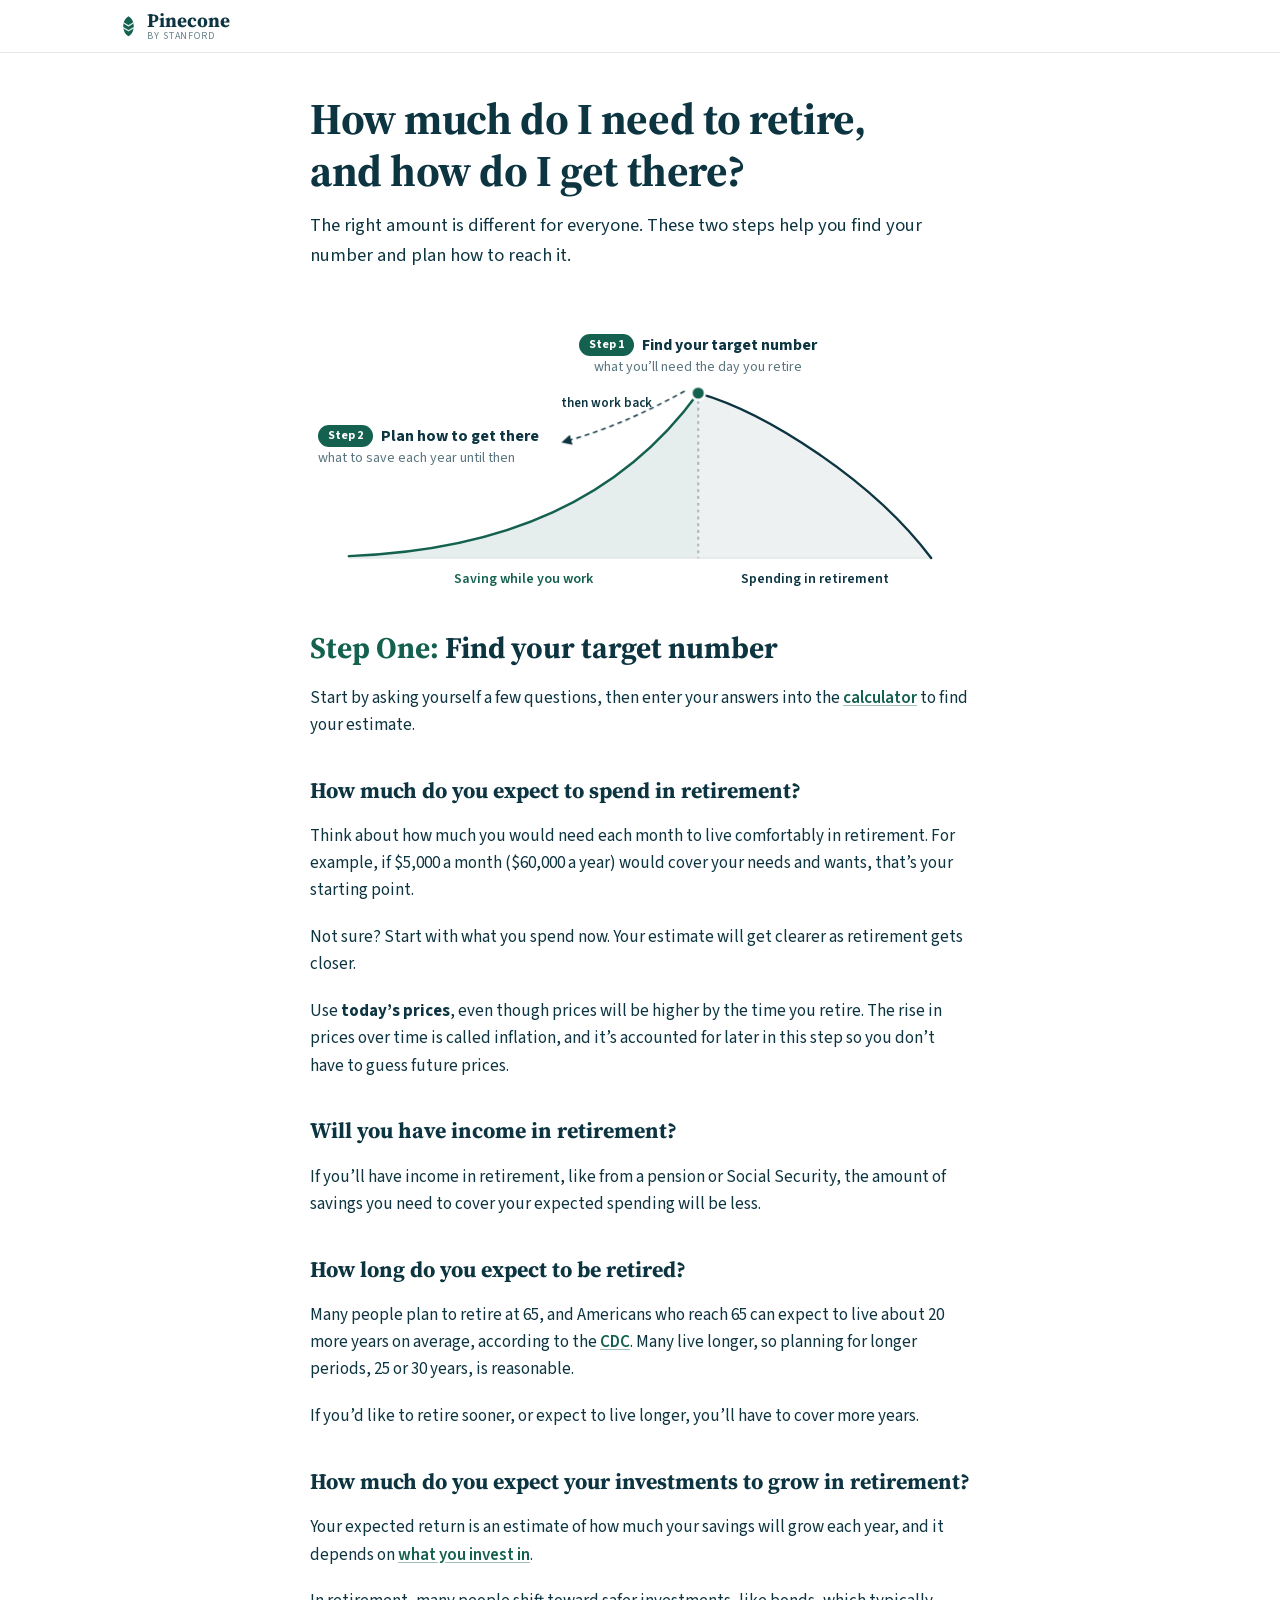
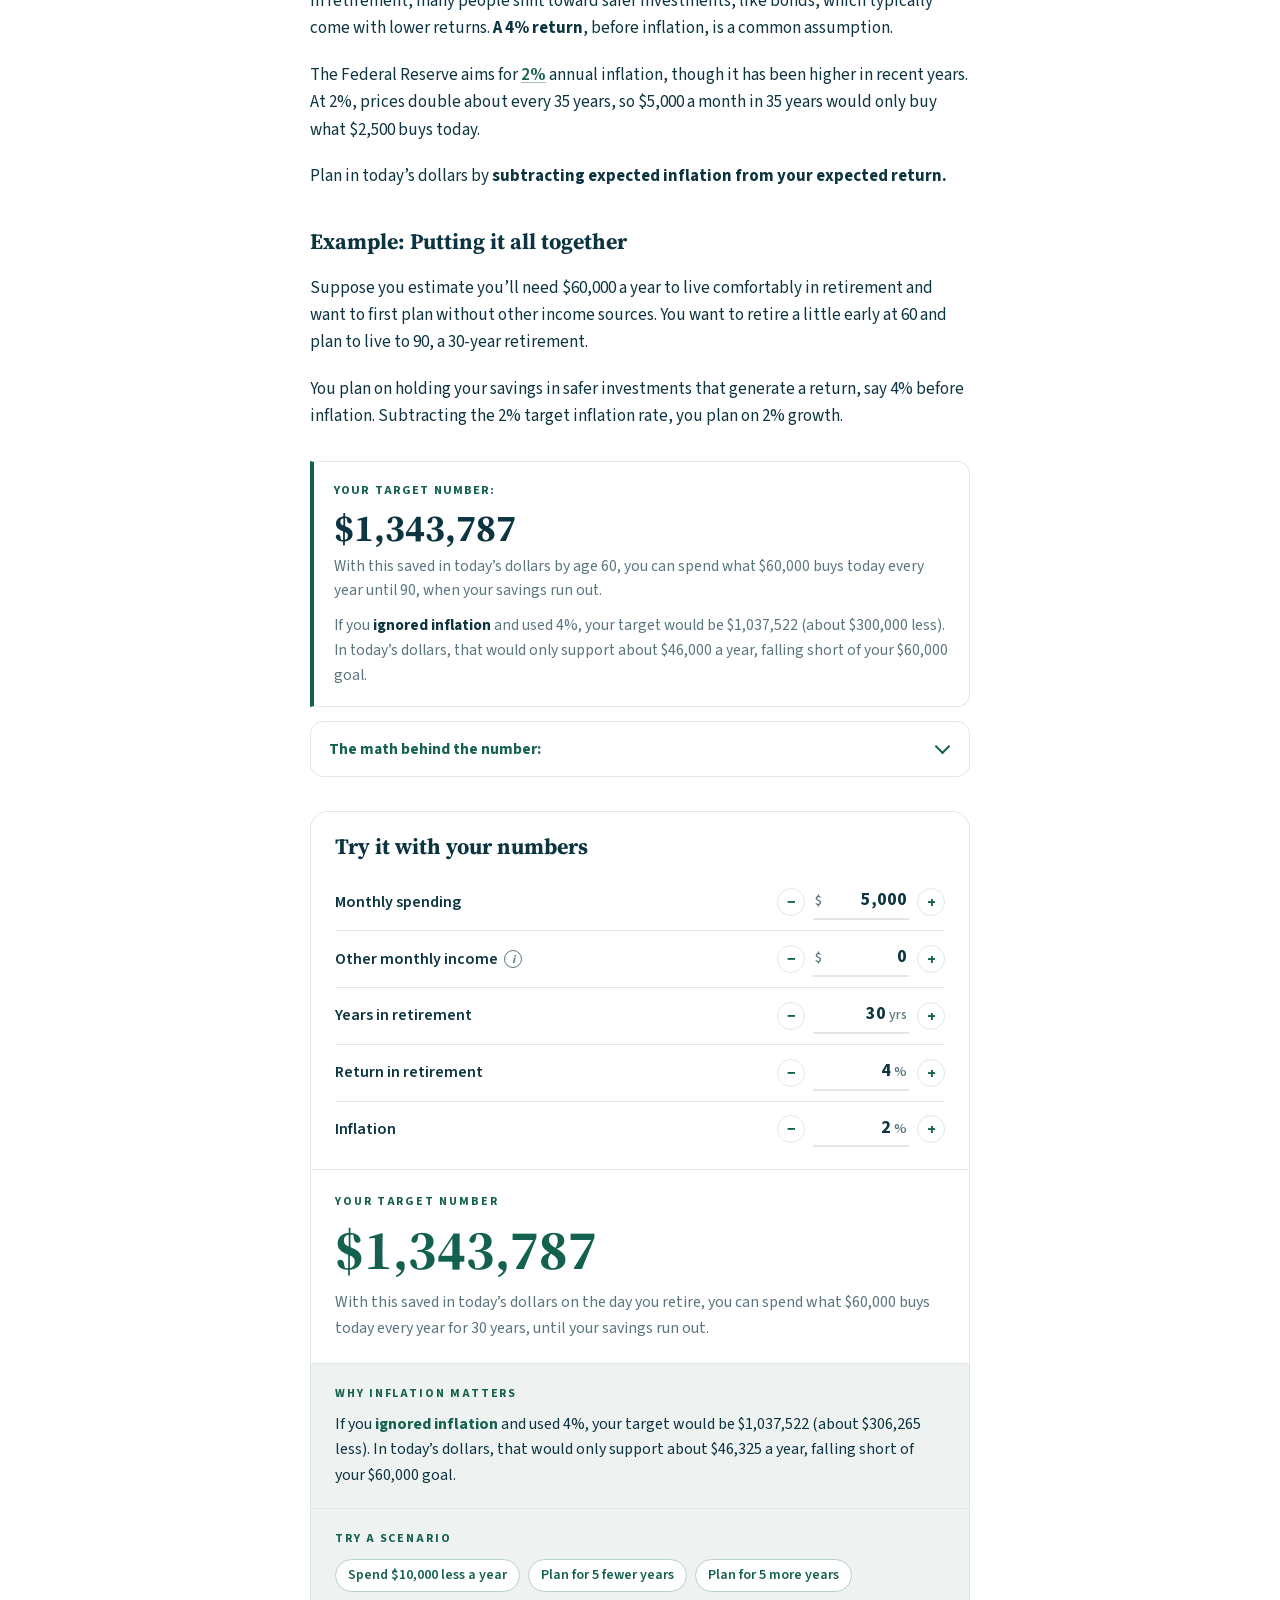
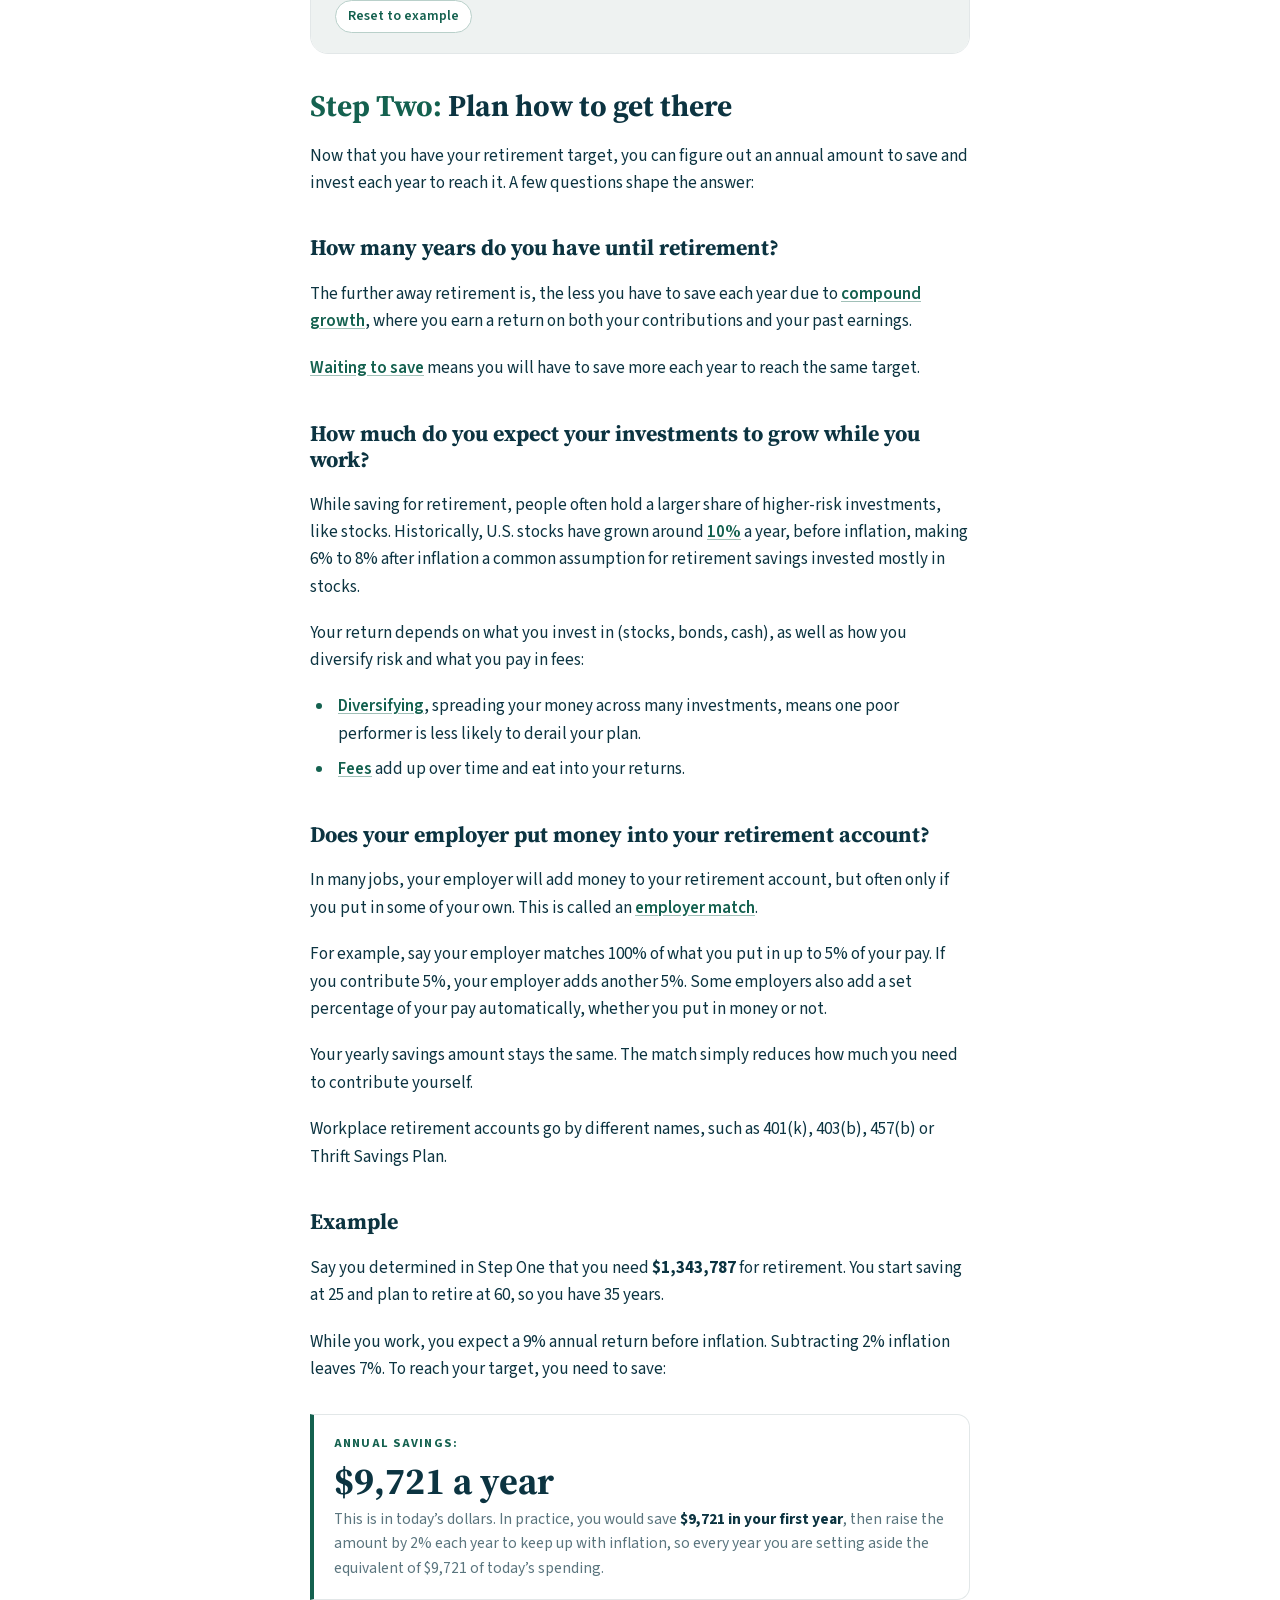
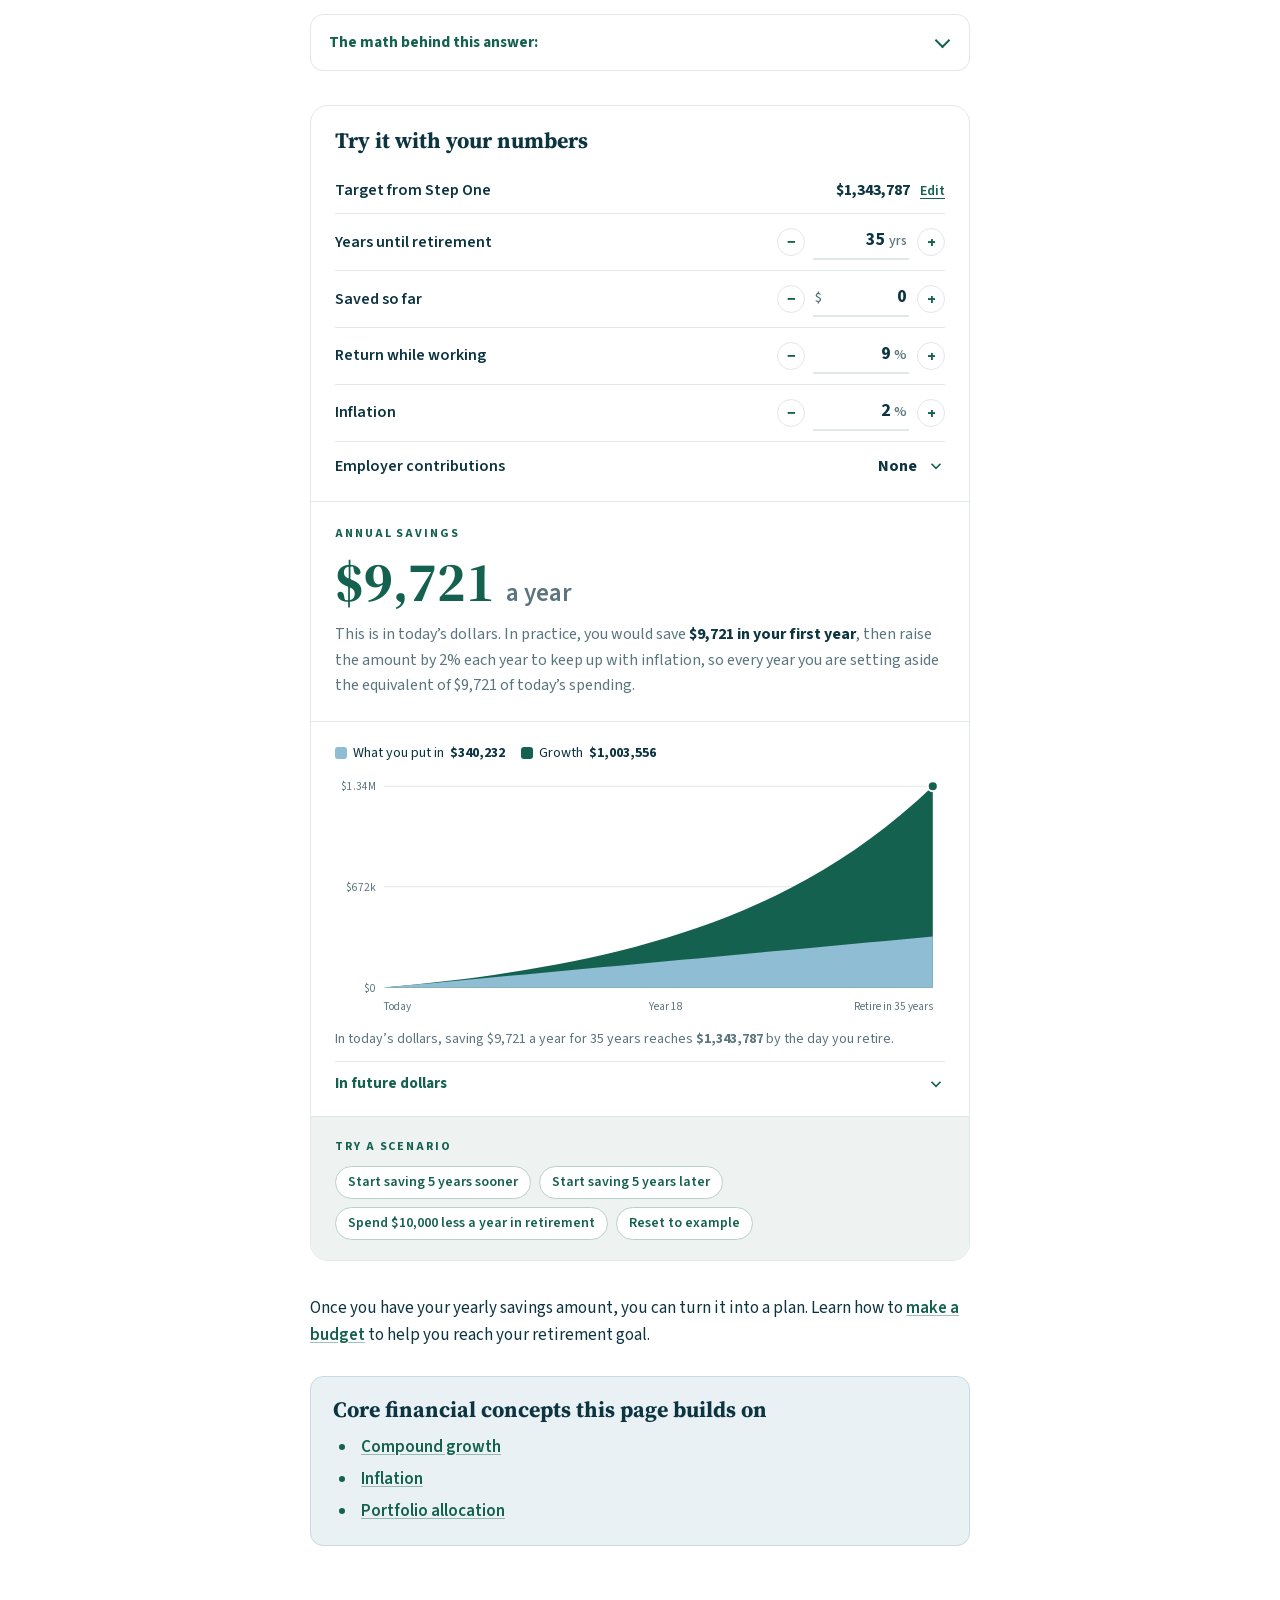
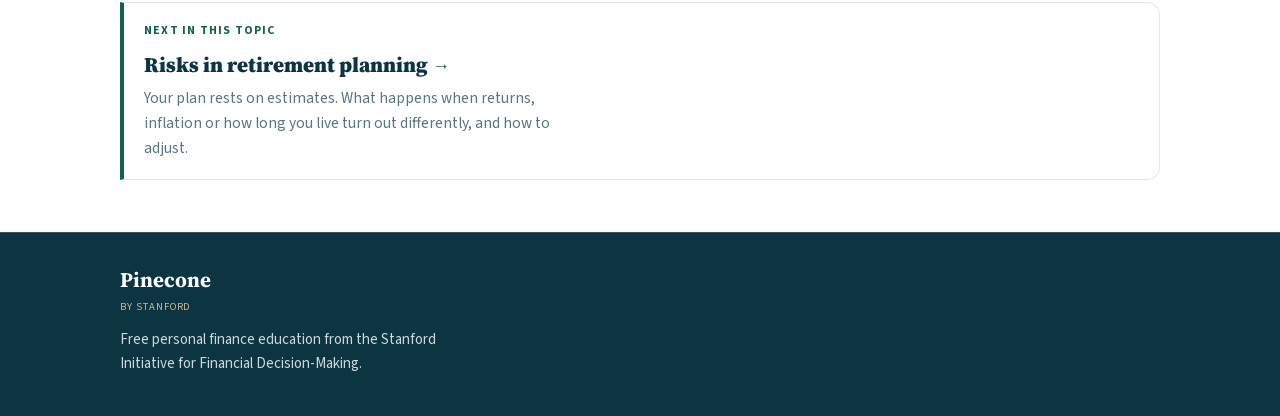
==== index.html @ 11be056d "Add files via upload" ====
<!DOCTYPE html>
<html lang="en">
<head>
<meta charset="UTF-8" />
<meta name="viewport" content="width=device-width, initial-scale=1.0, viewport-fit=cover" />
<meta name="robots" content="noindex, nofollow" />
<meta name="description" content="Working out the total you are aiming at, reading
  where you are against it, and turning the distance between the two into a yearly
  amount." />
<meta name="theme-color" content="#0D3B4F" />
<title>How much do I need to retire, and how do I get there?</title>
<link rel="preconnect" href="https://fonts.googleapis.com" />
<link rel="preconnect" href="https://fonts.gstatic.com" crossorigin />
<!-- v8: Source Serif 4 at 400-700 with optical sizing, as in the Vercel version -->
<link href="https://fonts.googleapis.com/css2?family=Source+Serif+4:opsz,wght@8..60,400;8..60,600;8..60,700&display=swap" rel="stylesheet" />
<link rel="stylesheet" href="styles.css" />
</head>
<body class="vlook">

<a class="skip" href="#read">Skip to the article</a>

<header class="top">
  <div class="bar">
    <span class="brand">
      <svg class="mark" viewBox="0 0 20 26" aria-hidden="true" focusable="false">
        <path d="M10 1.5c4 2.6 6.2 6.6 6.2 11.2C16.2 19 13.6 23.3 10 25
                 6.4 23.3 3.8 19 3.8 12.7 3.8 8.1 6 4.1 10 1.5Z" fill="currentColor"/>
        <path d="M4.4 9.5 10 12.8l5.6-3.3M4.1 15.2 10 18.6l5.9-3.4"
              fill="none" stroke="#fff" stroke-width="1.6" stroke-linecap="round"
              stroke-linejoin="round" opacity=".85"/>
      </svg>
      <span class="name">Pinecone<small>by Stanford</small></span>
    </span>
  </div>
</header>

<main id="page">

  <section class="artmain">
    <div class="in">

      <div class="arthead" data-edit="article heading (v6)">
        <h1>How much do I need to retire, and how do I get there?</h1>
        <p>The right amount is different for everyone. These two steps help you
          find your number and plan how to reach it.</p>
      </div>

      <!-- v9: the journey diagram (from the Vercel version) is the step map.
           Savings rise, peak on the day you retire, then fall. Step 1 is the
           peak; Step 2 works back from it. Outside every data-edit region. -->
      <figure class="jy" aria-labelledby="jy-desc">
        <p id="jy-desc" class="jy-sr">Your savings grow from today until you retire, peak on the day you retire, then shrink as you spend them in retirement. Step 1 finds the peak. Step 2 works backward from it to what you save each year.</p>
        <div class="jy-plot">
          <svg viewBox="0 0 680 280" aria-hidden="true" focusable="false">
            <defs>
              <marker id="jy-arrow" viewBox="0 0 10 10" refX="7" refY="5" markerWidth="7" markerHeight="7" orient="auto-start-reverse">
                <path d="M0,0 L10,5 L0,10 z" fill="#0c3441" />
              </marker>
            </defs>
            <path class="jy-aup jy-fade" d="M40,268 C200,262 320,210 400,100 L400,270 L40,270 Z" />
            <path class="jy-adown jy-fade jy-d1" d="M400,100 C470,120 580,190 640,270 L400,270 Z" />
            <line class="jy-base" x1="40" y1="270" x2="640" y2="270" />
            <line class="jy-retire jy-fade jy-d1" x1="400" y1="108" x2="400" y2="270" />
            <path class="jy-up jy-draw" pathLength="1" d="M40,268 C200,262 320,210 400,100" />
            <path class="jy-down jy-draw jy-draw2" pathLength="1" d="M400,100 C470,120 580,190 640,270" />
            <circle class="jy-fade jy-d1" cx="400" cy="100" r="7" fill="#14614f" stroke="#fff" stroke-width="2.5" />
            <path class="jy-back jy-fade jy-d2" d="M386,98 C346,120 306,138 262,150" marker-end="url(#jy-arrow)" />
          </svg>
          <a class="jy-ann jy-ann1 jy-fade jy-d1" href="#step-one">
            <span class="jy-row"><span class="stpill">Step 1</span><span class="jy-t">Find your target number</span></span>
            <span class="jy-s">what you&rsquo;ll need the day you retire</span>
          </a>
          <span class="jy-backlab jy-fade jy-d2" aria-hidden="true">then work back</span>
          <a class="jy-ann jy-ann2 jy-fade jy-d3" href="#step-two">
            <span class="jy-row"><span class="stpill">Step 2</span><span class="jy-t">Plan how to get there</span></span>
            <span class="jy-s">what to save each year until then</span>
          </a>
          <span class="jy-badge jy-b1 jy-fade jy-d1" aria-hidden="true">1</span>
          <span class="jy-badge jy-b2 jy-fade jy-d3" aria-hidden="true">2</span>
        </div>
        <div class="jy-phases" aria-hidden="true">
          <span>Saving while you work</span>
          <span>Spending in retirement</span>
        </div>
        <ol class="jy-list">
          <li><a href="#step-one"><span class="jy-n">1</span><span><span class="jy-t">Find your target number</span><span class="jy-s">what you&rsquo;ll need the day you retire</span></span></a></li>
          <li><a href="#step-two"><span class="jy-n">2</span><span><span class="jy-t">Plan how to get there</span><span class="jy-s">what to save each year until then</span></span></a></li>
        </ol>
      </figure>

      <!-- Empty on purpose: the copy is being written in the browser. Add a
           nav.contents block above this once the h2s are settled, since the
           contents list has to match the headings that actually exist.

           A calculator belongs on this page more than anywhere else on the
           site. Put it OUTSIDE this data-edit region: editor.js only touches
           [data-edit], so an interactive sitting outside one can use plain
           inputs and plain JS. -->
      <article class="prose" id="read" data-edit="article body (v6)">
        <h2 id="step-one"><span class="stepk">Step One:</span> Find your target number</h2>

        <p>Start by asking yourself a few questions, then enter your answers into
          the <a href="#a-calculator">calculator</a> to find your estimate.</p>

        <h3>How much do you expect to spend in retirement?</h3>

        <p>Think about how much you would need each month to live comfortably in
          retirement. For example, if $5,000 a month ($60,000 a year) would cover
          your needs and wants, that&rsquo;s your starting point.</p>

        <p>Not sure? Start with what you spend now. Your estimate will get clearer
          as retirement gets closer.</p>

        <p>Use <strong>today&rsquo;s prices</strong>, even though prices will be
          higher by the time you retire. The rise in prices over time is called
          inflation, and it&rsquo;s accounted for later in this step so you
          don&rsquo;t have to guess future prices.</p>

        <h3>Will you have income in retirement?</h3>

        <p>If you&rsquo;ll have income in retirement, like from a pension or
          Social Security, the amount of savings you need to cover your expected
          spending will be less.</p>

        <h3>How long do you expect to be retired?</h3>

        <p>Many people plan to retire at 65, and Americans who reach 65 can expect to
          live about 20 more years on average, according to the
          <a href="https://www.cdc.gov/nchs/products/databriefs/db548.htm"
          target="_blank" rel="noopener">CDC</a>. Many live longer, so planning
          for longer periods, 25 or 30 years, is reasonable.</p>

        <p>If you&rsquo;d like to retire sooner, or expect to live longer,
          you&rsquo;ll have to cover more years.</p>

        <h3>How much do you expect your investments to grow in retirement?</h3>

        <p>Your expected return is an estimate of how much your savings will grow
          each year, and it depends on <a class="soon" title="Page coming soon">what you invest in</a>.</p>

        <p>In retirement, many people shift toward safer investments, like bonds,
          which typically come with lower returns. <strong>A 4% return</strong>, before
          inflation, is a common assumption.</p>

        <p>The Federal Reserve aims for
          <a href="https://www.federalreserve.gov/economy-at-a-glance-inflation-pce.htm"
          target="_blank" rel="noopener">2%</a> annual inflation, though it has been higher
          in recent years. At 2%, prices double about every 35 years, so $5,000 a
          month in 35 years would only buy what $2,500 buys today.</p>

        <p>Plan in today&rsquo;s dollars by <strong>subtracting expected inflation
          from your expected return.</strong></p>

        <h3>Example: Putting it all together</h3>

        <p>Suppose you estimate you&rsquo;ll need $60,000 a year to live
          comfortably in retirement and want to first plan without other income
          sources. You want to retire a little early at 60 and
          plan to live to 90, a 30-year retirement.</p>

        <p>You plan on holding your savings in safer investments that generate a
          return, say 4% before inflation. Subtracting the 2% target inflation
          rate, you plan on 2% growth.</p>

        <div class="keynum">
          <span class="ctitle">Your target number:</span>
          <span class="kfig">$1,343,787</span>
          <span class="klabel">With this saved in today&rsquo;s dollars by age 60,
            you can spend what $60,000 buys today every year until 90, when your
            savings run out.</span>
          <span class="klabel">If you <strong>ignored inflation</strong> and used
            4%, your target would be $1,037,522 (about $300,000 less). In
            today&rsquo;s dollars, that would only support about $46,000 a year,
            falling short of your $60,000 goal.</span>
        </div>

        <details class="math">
          <summary>The math behind the number:</summary>
          <div class="dbody">
            <div class="formula"><var>PV</var><span class="op">=</span><span class="frac"><span class="num"><var>C</var></span><span class="den"><var>r</var></span></span><span class="par">(</span>1<span class="op">&minus;</span><span class="frac"><span class="num">1</span><span class="den">(1+<var>r</var>)<sup><var>T</var></sup></span></span><span class="par">)</span></div>
            <ul>
              <li><var>PV</var> = the retirement number (what we&rsquo;re solving for)</li>
              <li><var>C</var> = 60,000 (yearly retirement spending)</li>
              <li><var>r</var> = 0.02 (a 2% return after inflation)</li>
              <li><var>T</var> = 30 (years of retirement)</li>
            </ul>
            <p class="mstep">With the numbers filled in:</p>
            <div class="formula"><var>PV</var><span class="op">=</span><span class="frac"><span class="num">60,000</span><span class="den">0.02</span></span><span class="par">(</span>1<span class="op">&minus;</span><span class="frac"><span class="num">1</span><span class="den">(1.02)<sup>30</sup></span></span><span class="par">)</span></div>
            <ol class="msteps">
              <li>60,000 &divide; 0.02 = 3,000,000</li>
              <li>(1.02)<sup>30</sup> = 1.811362, and 1 &divide; 1.811362 = 0.552071</li>
              <li>1 &minus; 0.552071 = 0.447929</li>
              <li>3,000,000 &times; 0.447929 = <strong>$1,343,787</strong></li>
            </ol>
          </div>
        </details>

      </article>

      <!-- v9: the calculator, matched to the Vercel version. Two cards that
           share one set of answers: this one (Step One) finds the target, the
           one after Step Two carries it forward and finds the yearly savings.
           Both sit OUTSIDE every data-edit region, so editor.js never touches
           their inputs. -->
      <section class="vc" id="a-calculator" aria-labelledby="vc1-h">
        <div class="vc-card">
          <div class="vc-recap">
            <h2 class="vc-rhead" id="vc1-h">Try it with your numbers</h2>
            <div class="vc-rows">
              <div class="vc-row"><label for="vc-monthly">Monthly spending</label><div class="vc-step"><button type="button" data-step="monthly" data-by="-250" aria-label="Decrease monthly spending">&minus;</button><span class="vc-field"><span class="vc-unit">$</span><input id="vc-monthly" data-bind="monthly" data-type="money" inputmode="numeric" maxlength="7" /></span><button type="button" data-step="monthly" data-by="250" aria-label="Increase monthly spending">+</button></div></div>
              <div class="vc-row"><span class="vc-ltip"><label for="vc-other">Other monthly income</label><span class="vc-tipw"><button type="button" class="vc-tipb" aria-label="What counts as other monthly income?" aria-describedby="vc-tip-other" aria-expanded="false">i</button><span class="vc-tipbub" role="tooltip" id="vc-tip-other">Income you expect to get each month in retirement, from sources like a pension or Social Security.</span></span></span><div class="vc-step"><button type="button" data-step="other" data-by="-250" aria-label="Decrease other income">&minus;</button><span class="vc-field"><span class="vc-unit">$</span><input id="vc-other" data-bind="other" data-type="money" inputmode="numeric" maxlength="7" /></span><button type="button" data-step="other" data-by="250" aria-label="Increase other income">+</button></div></div>
              <div class="vc-row"><label for="vc-years">Years in retirement</label><div class="vc-step"><button type="button" data-step="years" data-by="-1" aria-label="Fewer years">&minus;</button><span class="vc-field"><input id="vc-years" data-bind="years" data-type="int" inputmode="numeric" maxlength="2" /><span class="vc-unit">yrs</span></span><button type="button" data-step="years" data-by="1" aria-label="More years">+</button></div></div>
              <div class="vc-row"><label for="vc-ret">Return in retirement</label><div class="vc-step"><button type="button" data-step="retReturn" data-by="-0.5" aria-label="Lower return">&minus;</button><span class="vc-field"><input id="vc-ret" data-bind="retReturn" data-type="pct" inputmode="decimal" maxlength="5" /><span class="vc-unit">%</span></span><button type="button" data-step="retReturn" data-by="0.5" aria-label="Higher return">+</button></div></div>
              <div class="vc-row"><label for="vc-infl1">Inflation</label><div class="vc-step"><button type="button" data-step="inflation" data-by="-0.5" aria-label="Lower inflation">&minus;</button><span class="vc-field"><input id="vc-infl1" data-bind="inflation" data-type="pct" inputmode="decimal" maxlength="5" /><span class="vc-unit">%</span></span><button type="button" data-step="inflation" data-by="0.5" aria-label="Higher inflation">+</button></div></div>
            </div>
          </div>
          <div class="vc-top" aria-live="polite">
            <span class="vc-eye">Your target number</span>
            <div class="vc-big" data-tween="target"></div>
            <p data-out="targetLine"></p>
          </div>
          <div class="vc-compare" data-needs-compare>
            <span class="vc-eye">Why inflation matters</span>
            <p data-out="compareLine"></p>
          </div>
          <div class="vc-sec vc-scen">
            <span class="vc-eye">Try a scenario</span>
            <div class="vc-chips">
              <button type="button" class="vc-chip" data-scen="less">Spend $10,000 less a year</button>
              <button type="button" class="vc-chip" data-scen="fewer">Plan for 5 fewer years</button>
              <button type="button" class="vc-chip" data-scen="more">Plan for 5 more years</button>
              <button type="button" class="vc-chip" data-scen="reset">Reset to example</button>
            </div>
          </div>
        </div>
      </section>

      <article class="prose" data-edit="article body, continued (v6)">
        <h2 id="step-two"><span class="stepk">Step Two:</span> Plan how to get there</h2>

        <p>Now that you have your retirement target, you can figure out an annual
          amount to save and invest each year to reach it. A few questions shape
          the answer:</p>

        <h3>How many years do you have until retirement?</h3>

        <p>The further away retirement is, the less you have to save each year due
          to <a class="soon" title="Page coming soon">compound growth</a>, where you earn a
          return on both your contributions and your past earnings.</p>

        <p><a class="soon" title="Page coming soon">Waiting to save</a> means you will have to save more each
          year to reach the same target.</p>

        <h3>How much do you expect your investments to grow while you work?</h3>

        <p>While saving for retirement, people often hold a larger share of
          higher-risk investments, like stocks. Historically, U.S. stocks have
          grown around
          <a href="https://pages.stern.nyu.edu/~adamodar/New_Home_Page/datafile/histretSP.html"
          target="_blank" rel="noopener">10%</a> a year, before inflation, making
          6% to 8% after inflation a common assumption for retirement savings
          invested mostly in stocks.</p>

        <p>Your return depends on what you invest in (stocks, bonds, cash), as well
          as how you diversify risk and what you pay in fees:</p>

        <ul>
          <li><a class="soon" title="Page coming soon">Diversifying</a>, spreading your money across many
            investments, means one poor performer is less likely to derail your
            plan.</li>
          <li><a class="soon" title="Page coming soon">Fees</a> add up over time and eat into your returns.</li>
        </ul>

        <h3>Does your employer put money into your retirement account?</h3>

        <p>In many jobs, your employer will add money to your retirement account,
          but often only if you put in some of your own. This is called an
          <a class="soon" title="Page coming soon">employer match</a>.</p>

        <p>For example, say your employer matches 100% of what you put in up to
          5% of your pay. If you contribute 5%, your employer adds another 5%.
          Some employers also add a set percentage of your pay automatically,
          whether you put in money or not.</p>

        <p>Your yearly savings amount stays the same. The match simply reduces how
          much you need to contribute yourself.</p>

        <p>Workplace retirement accounts go by different names, such as 401(k),
          403(b), 457(b) or Thrift Savings Plan.</p>

        <h3>Example</h3>

        <p>Say you determined in Step One that you need <strong>$1,343,787</strong>
          for retirement. You start saving at 25 and plan to retire at 60, so you have 35 years.</p>

        <p>While you work, you expect a 9% annual return before inflation.
          Subtracting 2% inflation leaves 7%. To reach your target, you need to
          save:</p>

        <div class="keynum">
          <span class="ctitle">Annual savings:</span>
          <span class="kfig">$9,721 a year</span>
          <span class="klabel">This is in today&rsquo;s dollars. In practice, you
            would save <strong>$9,721 in your first year</strong>, then raise the
            amount by 2% each year to keep up with inflation, so every year you are
            setting aside the equivalent of $9,721 of today&rsquo;s spending.</span>
        </div>

        <details class="math">
          <summary>The math behind this answer:</summary>
          <div class="dbody">
            <div class="formula"><var>FV</var><span class="op">=</span><span class="frac"><span class="num"><var>C</var></span><span class="den"><var>r</var></span></span><span class="par">(</span><span class="grp">(1+<var>r</var>)<sup><var>T</var></sup></span><span class="op">&minus;</span>1<span class="par">)</span></div>
            <ul>
              <li><var>FV</var> = 1,343,787 (the retirement number from Step One)</li>
              <li><var>C</var> = the yearly savings (what we&rsquo;re solving for)</li>
              <li><var>r</var> = 0.07 (a 7% return after inflation)</li>
              <li><var>T</var> = 35 (years until retirement)</li>
            </ul>
            <p class="mstep">With the numbers filled in:</p>
            <div class="formula">1,343,787<span class="op">=</span><span class="frac"><span class="num"><var>C</var></span><span class="den">0.07</span></span><span class="par">(</span><span class="grp">(1.07)<sup>35</sup></span><span class="op">&minus;</span>1<span class="par">)</span></div>
            <ol class="msteps">
              <li>(1.07)<sup>35</sup> = 10.676581, and 10.676581 &minus; 1 = 9.676581</li>
              <li>1,343,787 &times; 0.07 = 94,065.09</li>
              <li>94,065.09 &divide; 9.676581 = <strong>$9,721</strong></li>
            </ol>
          </div>
        </details>

      </article>

      <!-- v9: Step Two card. Shares its answers with the Step One card above;
           its target is always the one that card shows. -->
      <section class="vc" id="calculator" aria-labelledby="vc2-h">
        <div class="vc-card">
          <div class="vc-recap">
            <h2 class="vc-rhead" id="vc2-h">Try it with your numbers</h2>
            <div class="vc-rows">
              <div class="vc-row"><span class="vc-label">Target from Step One</span><span class="vc-val"><b class="num" data-out="targetTxt"></b> <a href="#a-calculator">Edit</a></span></div>
              <div class="vc-row"><label for="vc-ytr">Years until retirement</label><div class="vc-step"><button type="button" data-step="ytr" data-by="-1" aria-label="Fewer years until retirement">&minus;</button><span class="vc-field"><input id="vc-ytr" data-bind="ytr" data-type="int" inputmode="numeric" maxlength="2" /><span class="vc-unit">yrs</span></span><button type="button" data-step="ytr" data-by="1" aria-label="More years until retirement">+</button></div></div>
              <div class="vc-row"><label for="vc-saved">Saved so far</label><div class="vc-step"><button type="button" data-step="saved" data-by="-5000" aria-label="Decrease savings so far">&minus;</button><span class="vc-field"><span class="vc-unit">$</span><input id="vc-saved" data-bind="saved" data-type="money" inputmode="numeric" maxlength="11" /></span><button type="button" data-step="saved" data-by="5000" aria-label="Increase savings so far">+</button></div></div>
              <div class="vc-row"><label for="vc-work">Return while working</label><div class="vc-step"><button type="button" data-step="workReturn" data-by="-0.5" aria-label="Lower return while working">&minus;</button><span class="vc-field"><input id="vc-work" data-bind="workReturn" data-type="pct" inputmode="decimal" maxlength="5" /><span class="vc-unit">%</span></span><button type="button" data-step="workReturn" data-by="0.5" aria-label="Higher return while working">+</button></div></div>
              <div class="vc-row"><label for="vc-infl2">Inflation</label><div class="vc-step"><button type="button" data-step="inflation" data-by="-0.5" aria-label="Lower inflation">&minus;</button><span class="vc-field"><input id="vc-infl2" data-bind="inflation" data-type="pct" inputmode="decimal" maxlength="5" /><span class="vc-unit">%</span></span><button type="button" data-step="inflation" data-by="0.5" aria-label="Higher inflation">+</button></div></div>
              <details class="vc-acc">
                <summary><span class="vc-label">Employer contributions</span><span class="vc-val"><b class="num" data-out="empRow"></b><svg width="18" height="18" viewBox="0 0 24 24" fill="none" stroke="currentColor" stroke-width="2.2" aria-hidden="true"><path d="m6 9 6 6 6-6"/></svg></span></summary>
                <div class="vc-accb">
                  <div class="vc-chips" role="group" aria-label="What your employer puts in">
                    <button type="button" class="vc-chip" data-kind="hasMatch" aria-pressed="false">A match on what I put in</button>
                    <button type="button" class="vc-chip" data-kind="hasAuto" aria-pressed="false">A set % of my pay</button>
                  </div>
                  <div class="vc-row acc-salary" hidden><label for="vc-salary">Yearly pay</label><div class="vc-step"><button type="button" data-step="salary" data-by="-5000" aria-label="Decrease yearly pay">&minus;</button><span class="vc-field"><span class="vc-unit">$</span><input id="vc-salary" data-bind="salary" data-type="money" inputmode="numeric" maxlength="10" /></span><button type="button" data-step="salary" data-by="5000" aria-label="Increase yearly pay">+</button></div></div>
                  <div class="vc-row acc-match" hidden><label for="vc-mpct">Match rate</label><div class="vc-step"><button type="button" data-step="matchPct" data-by="-25" aria-label="Lower match rate">&minus;</button><span class="vc-field"><input id="vc-mpct" data-bind="matchPct" data-type="pct" inputmode="decimal" maxlength="5" /><span class="vc-unit">%</span></span><button type="button" data-step="matchPct" data-by="25" aria-label="Higher match rate">+</button></div></div>
                  <div class="vc-row acc-match" hidden><label for="vc-mcap">Matched up to</label><div class="vc-step"><button type="button" data-step="matchCap" data-by="-1" aria-label="Lower match limit">&minus;</button><span class="vc-field"><input id="vc-mcap" data-bind="matchCap" data-type="pct" inputmode="decimal" maxlength="5" /><span class="vc-unit">% of pay</span></span><button type="button" data-step="matchCap" data-by="1" aria-label="Higher match limit">+</button></div></div>
                  <div class="vc-row acc-tier2" hidden><label for="vc-t2pct">Then matches</label><div class="vc-step"><button type="button" data-step="tier2Pct" data-by="-25" aria-label="Lower second match rate">&minus;</button><span class="vc-field"><input id="vc-t2pct" data-bind="tier2Pct" data-type="pct" inputmode="decimal" maxlength="5" /><span class="vc-unit">%</span></span><button type="button" data-step="tier2Pct" data-by="25" aria-label="Higher second match rate">+</button></div></div>
                  <div class="vc-row acc-tier2" hidden><label for="vc-t2cap">Of the next</label><div class="vc-step"><button type="button" data-step="tier2Cap" data-by="-1" aria-label="Lower second match limit">&minus;</button><span class="vc-field"><input id="vc-t2cap" data-bind="tier2Cap" data-type="pct" inputmode="decimal" maxlength="5" /><span class="vc-unit">% of pay</span></span><button type="button" data-step="tier2Cap" data-by="1" aria-label="Higher second match limit">+</button></div></div>
                  <div class="vc-presets vc-accp acc-match" role="group" aria-labelledby="vc-plan-q" hidden>
                    <span class="vc-plabel" id="vc-plan-q">Common setups:</span>
                    <button type="button" class="vc-preset" data-plan="100,6" aria-pressed="false">100% up to 6%</button>
                    <button type="button" class="vc-preset" data-plan="50,6" aria-pressed="false">50% up to 6%</button>
                    <button type="button" class="vc-preset" data-plan="100,4" aria-pressed="false">100% up to 4%</button>
                    <button type="button" class="vc-preset" data-plan="100,3,50,2" aria-pressed="false">100% of 3%, then 50% of 2%</button>
                    <button type="button" class="vc-preset vc-padd" id="vc-tier2" aria-expanded="false"><span>+ Add a second level</span></button>
                  </div>
                  <div class="vc-row acc-auto" hidden><label for="vc-auto">Automatic contribution</label><div class="vc-step"><button type="button" data-step="autoPct" data-by="-1" aria-label="Lower automatic contribution">&minus;</button><span class="vc-field"><input id="vc-auto" data-bind="autoPct" data-type="pct" inputmode="decimal" maxlength="5" /><span class="vc-unit">% of pay</span></span><button type="button" data-step="autoPct" data-by="1" aria-label="Higher automatic contribution">+</button></div></div>
                </div>
              </details>
            </div>
          </div>
          <div class="vc-top" aria-live="polite">
            <span class="vc-eye">Annual savings</span>
            <div class="vc-big"><span data-tween="annual"></span> <small>a year</small></div>
            <p data-out="annualLine"></p>
          </div>
          <div class="vc-compare" data-needs-match>
            <span class="vc-eye">Where your savings come from</span>
            <div class="vc-split" data-out="splitHtml"></div>
            <p class="vc-limit" data-out="limitLine"></p>
          </div>
          <div class="vc-sec vc-chart">
            <div class="vc-legend" id="vc-legend"></div>
            <svg id="vc-svg" viewBox="0 0 600 240" role="img" aria-label="How your savings grow until you retire"></svg>
            <p class="vc-cnote" data-out="chartNote"></p>
            <details class="vc-future">
              <summary>In future dollars <svg width="18" height="18" viewBox="0 0 24 24" fill="none" stroke="currentColor" stroke-width="2.2" aria-hidden="true"><path d="m6 9 6 6 6-6"/></svg></summary>
              <div class="vc-fbody" id="vc-future"></div>
            </details>
          </div>
          <div class="vc-sec vc-scen">
            <span class="vc-eye">Try a scenario</span>
            <div class="vc-chips">
              <button type="button" class="vc-chip" data-scen="sooner">Start saving 5 years sooner</button>
              <button type="button" class="vc-chip" data-scen="later">Start saving 5 years later</button>
              <button type="button" class="vc-chip" data-scen="less">Spend $10,000 less a year in retirement</button>
              <button type="button" class="vc-chip" data-scen="reset">Reset to example</button>
            </div>
          </div>
        </div>
      </section>

      <article class="prose" id="close" data-edit="article closing (v6)">
        <p>Once you have your yearly savings amount, you can turn it into a plan.
          Learn how to <a class="soon" title="Page coming soon">make a budget</a> to help you reach your
          retirement goal.</p>

        <div class="concepts">
          <h3>Core financial concepts this page builds on</h3>
          <ul class="buildson">
            <li><a class="soon" title="Page coming soon">Compound growth</a></li>
            <li><a class="soon" title="Page coming soon">Inflation</a></li>
            <li><a class="soon" title="Page coming soon">Portfolio allocation</a></li>
          </ul>
        </div>
      </article>
    </div>
  </section>

  <section class="band nextband">
    <div class="in">
      <a class="nextup soon" title="Page coming soon">
        <span class="nlabel">Next in this topic</span>
        <span class="nname">Risks in retirement planning</span>
        <span class="nsub">Your plan rests on estimates. What happens when returns, inflation or how long you live turn out differently, and how to adjust.</span>
      </a>
    </div>
  </section>


  <!-- v6: sticky step tracker. Appears once the two-step map has scrolled
       away, sits under the site header, and marks which step you are reading.
       Outside every data-edit region; driven by the small script below. -->
  <div class="stbar" id="stbar" aria-label="Where you are in the article">
    <div class="stbar-in">
      <a class="sbstep" data-step="1" href="#step-one"><span class="sbpill">Step 1</span><span class="sbname">Find your target number</span></a>
      <span class="sbline" aria-hidden="true"></span>
      <a class="sbstep two" data-step="2" href="#step-two"><span class="sbpill">Step 2</span><span class="sbname">Plan how to get there</span></a>
    </div>
  </div>
</main>

<footer>
  <div class="in fgrid">
    <div>
      <p class="fbrand">Pinecone<small>by Stanford</small></p>
      <p class="fline">Free personal finance education from the Stanford Initiative
        for Financial Decision-Making.</p>
    </div>
  </div>
</footer>

<script>
/* v9 calculator, matched to the Vercel version: the same inputs, defaults,
   formulas and employer split. Everything is in today's dollars: each return
   is entered before inflation, and inflation is subtracted from it.
   Nothing is stored. */
(function () {
  var DEFAULTS = { monthly: 5000, other: 0, years: 30, retReturn: 4, inflation: 2,
    ytr: 35, saved: 0, workReturn: 9,
    hasMatch: false, hasAuto: false, salary: 50000, matchPct: 100, matchCap: 5,
    hasTier2: false, tier2Pct: 50, tier2Cap: 2, autoPct: 3 };
  /* one table: the minus / plus buttons and typed values both stop here */
  var LIMITS = {
    monthly: [0, 100000, 'Up to $100,000 a month'],
    other: [0, 100000, 'Up to $100,000 a month'],
    years: [1, 60, 'Between 1 and 60 years'],
    retReturn: [0, 20, 'Between 0% and 20%'],
    inflation: [0, 15, 'Between 0% and 15%'],
    ytr: [1, 60, 'Between 1 and 60 years'],
    saved: [0, 100000000, 'Up to $100,000,000'],
    workReturn: [0, 20, 'Between 0% and 20%'],
    salary: [0, 10000000, 'Up to $10,000,000'],
    matchPct: [0, 200, 'Between 0% and 200%'],
    matchCap: [0, 100, 'Between 0% and 100%'],
    tier2Pct: [0, 200, 'Between 0% and 200%'],
    tier2Cap: [0, 100, 'Between 0% and 100%'],
    autoPct: [0, 100, 'Between 0% and 100%'] };
  /* IRS limit on your own workplace contributions. 2027: $25,500. */
  var EMPLOYEE_LIMIT = 24500, LIMIT_YEAR = 2026;

  var s = copy(DEFAULTS);
  function copy(o) { var x = {}; for (var k in o) x[k] = o[k]; return x; }
  function clamp(key, v) { var l = LIMITS[key]; return l ? Math.min(l[1], Math.max(l[0], v)) : v; }

  var $ = function (q, el) { return (el || document).querySelector(q); };
  var $$ = function (q, el) { return [].slice.call((el || document).querySelectorAll(q)); };
  var money = function (n) { return '$' + Math.round(n).toLocaleString('en-US'); };
  var short = function (n) { return n >= 1e6 ? '$' + (n / 1e6).toFixed(2) + 'M' : n >= 1e3 ? '$' + Math.round(n / 1e3) + 'k' : money(n); };
  var pct = function (n) { return (Math.round(n * 100) / 100) + '%'; };
  var yrs = function (n) { return n + (n === 1 ? ' year' : ' years'); };

  function pv(C, r, T) { return r === 0 ? C * T : C / r * (1 - Math.pow(1 + r, -T)); }
  function pmt(P, r, T) { return r === 0 ? P / T : P * r / (1 - Math.pow(1 + r, -T)); }
  function savingsNeeded(target, S, r, N) {
    var grown = S * Math.pow(1 + r, N), rem = Math.max(0, target - grown);
    return r === 0 ? rem / N : rem * r / (Math.pow(1 + r, N) - 1);
  }
  function matchTiers() {
    if (!s.hasMatch) return [];
    var t = [{ rate: s.matchPct / 100, upto: s.matchCap / 100 }];
    if (s.hasTier2) t.push({ rate: s.tier2Pct / 100, upto: s.tier2Cap / 100 });
    return t.filter(function (x) { return x.upto > 0; });
  }
  /* split the yearly amount into what you put in, the match and the
     automatic part: the automatic part comes first, then each match level
     fills up (your dollar plus the match on it), then you cover the rest */
  function employerSplit(total) {
    var pay = s.salary, autoFull = s.hasAuto ? pay * s.autoPct / 100 : 0;
    var need = total - autoFull;
    if (need <= 0) return { you: 0, match: 0, auto: total };
    var you = 0, match = 0, tiers = matchTiers();
    for (var i = 0; i < tiers.length; i++) {
      var t = tiers[i], band = t.upto * pay, full = band * (1 + t.rate);
      if (need <= full) { var x = need / (1 + t.rate); return { you: you + x, match: match + x * t.rate, auto: autoFull }; }
      you += band; match += band * t.rate; need -= full;
    }
    return { you: you + need, match: match, auto: autoFull };
  }
  function compute() {
    var yearlyNeed = Math.max(0, s.monthly - s.other) * 12, T = Math.max(1, s.years);
    var rRet = (s.retReturn - s.inflation) / 100, target = pv(yearlyNeed, rRet, T);
    var N = Math.max(1, s.ytr), rWork = (s.workReturn - s.inflation) / 100;
    var annual = savingsNeeded(target, s.saved, rWork, N), sp = employerSplit(annual);
    return { yearlyNeed: yearlyNeed, T: T, rRet: rRet, target: target, N: N, rWork: rWork,
      annual: annual, you: sp.you, match: sp.match, auto: sp.auto };
  }

  /* the big numbers count to their new value */
  var tweens = {};
  function tween(el, to) {
    var key = el.getAttribute('data-tween'), from = key in tweens ? tweens[key] : to;
    tweens[key] = to;
    if (matchMedia('(prefers-reduced-motion: reduce)').matches || from === to) { el.textContent = money(to); return; }
    var start = performance.now(), dur = 450;
    cancelAnimationFrame(el._raf);
    (function step(now) {
      var t = Math.min(1, (now - start) / dur), e = 1 - Math.pow(1 - t, 3);
      el.textContent = money(from + (to - from) * e);
      if (t < 1) el._raf = requestAnimationFrame(step);
    })(start);
  }

  function format(key, type) {
    var v = s[key];
    return type === 'money' ? Math.round(v).toLocaleString('en-US') : String(Math.round(v * 100) / 100);
  }

  function render() {
    var c = compute(), anyEmp = s.hasMatch || s.hasAuto;
    var compare = '';
    if (s.inflation > 0 && c.target > 0) {
      var nominal = pv(c.yearlyNeed, s.retReturn / 100, c.T), supports = pmt(nominal, c.rRet, c.T);
      compare = 'If you <b>ignored inflation</b> and used ' + pct(s.retReturn) + ', your target would be ' +
        money(nominal) + ' (about ' + money(Math.abs(c.target - nominal)) + ' ' + (c.target >= nominal ? 'less' : 'more') +
        '). In today&rsquo;s dollars, that would only support about ' + money(supports) + ' a year' +
        (c.target > nominal ? ', falling short of your ' + money(c.yearlyNeed) + ' goal' : '') + '.';
    }
    var grown = s.saved * Math.pow(1 + c.rWork, c.N);
    var limitLine = anyEmp && c.you > EMPLOYEE_LIMIT
      ? 'Your part is above the ' + money(EMPLOYEE_LIMIT) + ' yearly limit on your own workplace contributions (' + LIMIT_YEAR +
        '), so the extra ' + money(c.you - EMPLOYEE_LIMIT) + ' could go in an IRA or a regular investment account.'
      : '';
    var out = {
      targetTxt: money(c.target),
      targetLine: c.target === 0
        ? 'Your other income covers your expected spending, so you don&rsquo;t need savings to cover it. Savings can still help with costs that are hard to predict, like health care or home repairs.'
        : 'With this saved in today&rsquo;s dollars on the day you retire, you can spend what ' + money(c.yearlyNeed) +
          ' buys today every year for ' + yrs(c.T) + ', until your savings run out.',
      compareLine: compare,
      empRow: !anyEmp ? 'None' : c.annual === 0 ? '$0 a year' : money(c.match + c.auto) + ' a year',
      annualLine: c.annual === 0 && c.target === 0
        ? 'Since your other income covers your expected spending, you don&rsquo;t need to save to reach a target. Anything you save adds a cushion for surprises.'
        : c.annual === 0
        ? 'What you&rsquo;ve already saved, ' + money(s.saved) + ', is on track to grow to about ' + money(grown) +
          ' in today&rsquo;s dollars by the day you retire, which covers your ' + money(c.target) + ' target. Keep it invested, and anything more you save adds a cushion.'
        : 'This is in today&rsquo;s dollars. In practice, you would save <b>' + money(c.annual) + ' in your first year</b>, then raise the amount by ' +
          pct(s.inflation) + ' each year to keep up with inflation, so every year you are setting aside the equivalent of ' + money(c.annual) + ' of today&rsquo;s spending.',
      splitHtml: anyEmp
        ? '<div><span>You put in</span><b class="num">' + money(c.you) + '</b></div>' +
          (s.hasMatch ? '<div><span>Employer match</span><b class="num">' + money(c.match) + '</b></div>' : '') +
          (s.hasAuto ? '<div><span>Automatic</span><b class="num">' + money(c.auto) + '</b></div>' : '')
        : '',
      limitLine: limitLine
    };
    $$('.vc [data-out]').forEach(function (el) { var v = out[el.getAttribute('data-out')]; if (v !== undefined) el.innerHTML = v; });
    $$('.vc [data-needs-compare]').forEach(function (el) { el.hidden = !compare; });
    $$('.vc [data-needs-match]').forEach(function (el) { el.hidden = !anyEmp || c.annual === 0; });
    $$('.vc .vc-limit').forEach(function (el) { el.hidden = !limitLine; });
    $$('.vc [data-tween]').forEach(function (el) { tween(el, c[el.getAttribute('data-tween')]); });

    $$('.vc [data-bind]').forEach(function (input) {
      if (document.activeElement !== input) input.value = format(input.getAttribute('data-bind'), input.getAttribute('data-type'));
    });
    $$('.vc .acc-salary').forEach(function (el) { el.hidden = !anyEmp; });
    $$('.vc .acc-match').forEach(function (el) { el.hidden = !s.hasMatch; });
    $$('.vc .acc-auto').forEach(function (el) { el.hidden = !s.hasAuto; });
    $$('.vc .acc-tier2').forEach(function (el) { el.hidden = !(s.hasMatch && s.hasTier2); });
    $$('.vc [data-kind]').forEach(function (b) { b.setAttribute('aria-pressed', String(s[b.getAttribute('data-kind')])); });
    $$('.vc [data-plan]').forEach(function (b) {
      var p = b.getAttribute('data-plan').split(',').map(Number);
      var on = s.matchPct === p[0] && s.matchCap === p[1] &&
        (p[2] === undefined ? !s.hasTier2 : s.hasTier2 && s.tier2Pct === p[2] && s.tier2Cap === p[3]);
      b.setAttribute('aria-pressed', String(on));
    });
    var t2 = $('#vc-tier2');
    t2.setAttribute('aria-expanded', String(s.hasTier2));
    $('span', t2).textContent = s.hasTier2 ? 'Remove second level' : '+ Add a second level';
    drawChart(c);
  }

  function drawChart(c) {
    var svg = $('#vc-svg'), W = 600, H = 240, L = 48, R = 12, Tp = 12, B = 30;
    var emp = (s.hasMatch || s.hasAuto) ? c.match + c.auto : 0, youYear = c.annual - emp;
    var pts = [], bal = s.saved;
    for (var t = 0; t <= c.N; t++) {
      if (t > 0) bal = bal * (1 + c.rWork) + c.annual;
      pts.push({ t: t, bal: bal, put: s.saved + c.annual * t, you: s.saved + youYear * t });
    }
    var max = Math.max.apply(null, [1].concat(pts.map(function (p) { return Math.max(p.bal, p.put); })));
    var x = function (t) { return L + (t / c.N) * (W - L - R); };
    var y = function (v) { return Tp + (1 - Math.max(0, v) / max) * (H - Tp - B); };
    var area = function (key) {
      return 'M' + x(0) + ',' + y(0) + ' ' + pts.map(function (p) { return 'L' + x(p.t).toFixed(1) + ',' + y(p[key]).toFixed(1); }).join(' ') + ' L' + x(c.N) + ',' + y(0) + ' Z';
    };
    var ticks = [0, max / 2, max].map(function (v) {
      return '<line x1="' + L + '" x2="' + (W - R) + '" y1="' + y(v) + '" y2="' + y(v) + '" stroke="var(--line)"/><text x="' + (L - 8) + '" y="' + (y(v) + 4) + '" text-anchor="end">' + short(v) + '</text>';
    }).join('');
    var mid = Math.round(c.N / 2);
    var xt = [[0, 'start', 'Today'], [mid, 'middle', 'Year ' + mid], [c.N, 'end', 'Retire in ' + yrs(c.N)]].map(function (a) {
      return '<text x="' + x(a[0]) + '" y="' + (H - 8) + '" text-anchor="' + a[1] + '">' + a[2] + '</text>';
    }).join('');
    var last = pts[pts.length - 1];
    svg.innerHTML = ticks + '<path d="' + area('bal') + '" fill="var(--g)"/>' +
      (emp > 0 ? '<path d="' + area('put') + '" fill="var(--leaf)"/>' : '') +
      '<path d="' + area(emp > 0 ? 'you' : 'put') + '" fill="var(--sky)"/>' + xt +
      '<circle cx="' + x(c.N) + '" cy="' + y(last.bal) + '" r="5" fill="var(--g)" stroke="var(--paper)" stroke-width="2"/>';
    var key = function (col, label, val) { return '<span><i style="background:var(' + col + ')"></i>' + label + ' <b class="num">' + money(val) + '</b></span>'; };
    $('#vc-legend').innerHTML = (emp > 0
      ? key('--sky', 'You put in', last.you) + key('--leaf', 'Your employer puts in', last.put - last.you)
      : key('--sky', 'What you put in', last.put)) + key('--g', 'Growth', Math.max(0, last.bal - last.put));

    var infl = s.inflation / 100, grow = function (k) { return Math.pow(1 + infl, k); };
    var shown = [1, 10, 20, 30, c.N].filter(function (k, i, a) { return k <= c.N && a.indexOf(k) === i; });
    var rows = shown.map(function (k) { return '<tr><td>Year ' + k + (k === c.N && k !== 1 ? ' (last)' : '') + '</td><td>' + money(c.annual * grow(k - 1)) + '</td></tr>'; }).join('');
    var nominalIn = infl === 0 ? c.annual * c.N : c.annual * (grow(c.N) - 1) / infl;
    var about = function (v) { return money(Math.round(v / 1000) * 1000); };
    $('#vc-future').innerHTML = c.annual === 0
      ? '<p>You don&rsquo;t need to add yearly savings, so there&rsquo;s nothing to adjust for inflation.</p>'
      : infl === 0
      ? '<p>With 0% inflation, today&rsquo;s dollars and future dollars are the same, so you&rsquo;d save ' + money(c.annual) + ' every year.</p>'
      : '<p>Prices rise, so to keep saving the same ' + money(c.annual) + ' in today&rsquo;s money, the amount you set aside grows ' + pct(s.inflation) + ' a year:</p>' +
        '<table class="vc-ftable"><thead><tr><th scope="col">Year</th><th scope="col">Save that year</th></tr></thead><tbody>' + rows + '</tbody></table>' +
        '<p>Over ' + yrs(c.N) + ' you would put in about <b class="num">' + about(nominalIn) + '</b>, and have about <b class="num">' + about(last.bal * grow(c.N)) +
        '</b> on the day you retire. That buys what ' + money(last.bal) + ' buys today, assuming ' + pct(s.inflation) + ' inflation.</p>';
    $('.vc [data-out="chartNote"]').innerHTML = c.annual === 0
      ? (s.saved > 0 ? 'In today&rsquo;s dollars, your ' + money(s.saved) + ' grows to <b>' + money(last.bal) + '</b> by the day you retire, without adding more.'
                     : 'With a $0 target, there&rsquo;s nothing you need to save toward.')
      : 'In today&rsquo;s dollars, saving ' + money(c.annual) + ' a year for ' + yrs(c.N) + ' reaches <b>' + money(Math.max(last.bal, c.target)) + '</b> by the day you retire.';
  }

  /* a short note under a row when a typed value was outside its range */
  function note(input, text) {
    var row = input.closest('.vc-row'); if (!row) return;
    var n = row.nextElementSibling;
    if (!n || !n.classList.contains('vc-clamp')) {
      n = document.createElement('p'); n.className = 'vc-clamp'; n.setAttribute('role', 'status');
      row.parentNode.insertBefore(n, row.nextSibling);
    }
    n.textContent = text;
    clearTimeout(n._t); n._t = setTimeout(function () { n.remove(); }, 3500);
  }

  $$('.vc [data-bind]').forEach(function (input) {
    var key = input.getAttribute('data-bind'), type = input.getAttribute('data-type');
    input.addEventListener('input', function () {
      var raw = input.value.replace(type === 'pct' ? /[^0-9.]/g : /[^0-9]/g, '');
      var v = parseFloat(raw); if (isNaN(v)) v = 0;
      input._raw = v;
      s[key] = clamp(key, v);
      if (type === 'money') {
        var caret = input.selectionStart == null ? input.value.length : input.selectionStart;
        var before = input.value.slice(0, caret).replace(/[^0-9]/g, '').length;
        input.value = raw === '' ? '' : v.toLocaleString('en-US');
        var pos = 0, seen = 0;
        while (pos < input.value.length && seen < before) { if (/[0-9]/.test(input.value[pos])) seen++; pos++; }
        input.setSelectionRange(pos, pos);
      }
      render();
    });
    input.addEventListener('focus', function () { input._raw = s[key]; input.select(); });
    input.addEventListener('blur', function () {
      var l = LIMITS[key];
      if (l && (input._raw < l[0] || input._raw > l[1])) note(input, l[2]);
      render();
    });
    input.addEventListener('keydown', function (e) { if (e.key === 'Enter' && !e.isComposing && e.keyCode !== 229) input.blur(); });
  });

  document.addEventListener('click', function (e) {
    var t = e.target.closest ? e.target : null; if (!t) return;
    var tip = t.closest('.vc-tipb');
    $$('.vc-tipb[aria-expanded="true"]').forEach(function (b) { if (b !== tip) b.setAttribute('aria-expanded', 'false'); });
    if (tip) { tip.setAttribute('aria-expanded', String(tip.getAttribute('aria-expanded') !== 'true')); return; }
    if (!t.closest('.vc')) return;

    var b = t.closest('[data-step]');
    if (b) {
      var k = b.getAttribute('data-step');
      s[k] = clamp(k, Math.round((s[k] + Number(b.getAttribute('data-by'))) * 100) / 100);
      render(); return;
    }
    b = t.closest('[data-kind]');
    if (b) { var kk = b.getAttribute('data-kind'); s[kk] = !s[kk]; render(); return; }
    b = t.closest('[data-plan]');
    if (b) {
      var p = b.getAttribute('data-plan').split(',').map(Number);
      s.matchPct = p[0]; s.matchCap = p[1]; s.hasTier2 = p[2] !== undefined;
      if (s.hasTier2) { s.tier2Pct = p[2]; s.tier2Cap = p[3]; }
      render(); return;
    }
    if (t.closest('#vc-tier2')) {
      s.hasTier2 = !s.hasTier2; render();
      if (s.hasTier2) { var f = $('#vc-t2pct'); f.focus(); }
      return;
    }
    b = t.closest('[data-scen]');
    if (b) {
      var sc = b.getAttribute('data-scen');
      if (sc === 'less') s.monthly = Math.max(s.other, s.monthly - 10000 / 12);
      if (sc === 'fewer') s.years = clamp('years', s.years - 5);
      if (sc === 'more') s.years = clamp('years', s.years + 5);
      if (sc === 'sooner') s.ytr = clamp('ytr', s.ytr + 5);
      if (sc === 'later') s.ytr = clamp('ytr', s.ytr - 5);
      if (sc === 'reset') s = copy(DEFAULTS);
      render();
    }
  });
  document.addEventListener('keydown', function (e) {
    if (e.key === 'Escape') $$('.vc-tipb[aria-expanded="true"]').forEach(function (b) { b.setAttribute('aria-expanded', 'false'); });
  });

  render();
})();
</script>
<script>
/* v6 sticky step tracker. Shown between the two-step map and the closing
   section; the active step is whichever h2 has passed under the bar. */
(function(){
  var bar=document.getElementById('stbar'), hdr=document.querySelector('.top'),
      map=document.querySelector('.steps'), s2=document.getElementById('step-two'),
      end=document.getElementById('close');
  if(!bar||!hdr||!map||!s2||!end) return;
  var steps=bar.querySelectorAll('.sbstep');
  function update(){
    var h=hdr.offsetHeight, line=h+bar.offsetHeight+24;
    bar.style.top=h+'px';
    document.documentElement.style.scrollPaddingTop=(h+bar.offsetHeight+14)+'px';
    var show=map.getBoundingClientRect().bottom<h && end.getBoundingClientRect().top>line;
    bar.classList.toggle('on',show);
    bar.setAttribute('aria-hidden',show?'false':'true');
    var cur=s2.getBoundingClientRect().top<line?'2':'1';
    for(var i=0;i<steps.length;i++){
      var on=steps[i].getAttribute('data-step')===cur;
      steps[i].classList.toggle('cur',on);
      if(on) steps[i].setAttribute('aria-current','step'); else steps[i].removeAttribute('aria-current');
      steps[i].tabIndex=show?0:-1;
    }
  }
  /* plain call, not requestAnimationFrame: the work is a few rect reads,
     and rAF is throttled in background frames, which left the bar stale. */
  function req(){ update(); }
  addEventListener('scroll',req,{passive:true}); addEventListener('resize',req);
  addEventListener('load',update);
  update();
})();
</script>
</body>
</html>
---- styles.css ----
/* ============================================================================
   Pinecone site mockup | Learn / Tools / About

   Copy centred, then the five topics as FULL-WIDTH ROWS. Each row splits:
   what the topic is on the left, the questions it answers on the right.

   Giving the questions their own column is the point of this layout. It is
   why three questions fit per topic where a narrow sidebar list held two, and
   it would hold five without strain. The cost is height: rows stack, so this
   is the tallest of the layouts considered.

   Numbered because the five genuinely build on each other, and rows rather
   than a grid because five never divides into a tidy one.

   The five are numbered because they genuinely build on each other. The
   numbers show the order; they do not gate it. A tool count on each makes the
   pairing of explanation and calculator visible at a glance, rather than only
   claimed in the lede.

   Palette is 02.1 Core Interface, with warm ivory and sage from 02.2 for the
   about band and the illustration. Contrast measured, not eyeballed. On warm
   ivory: navy 10.06, charcoal 13.71, muted 7.52. On navy: white 11.96, sand
   6.37. White sits at only 1.10 on mist, so bordered surfaces carry a border.
   Single theme by project convention: the palette is the brand.
   ========================================================================= */
@font-face { font-family:'Source Sans 3'; font-weight:400 700; font-display:swap;
  src:url('fonts/SourceSans3-var.woff2') format('woff2'); }
@font-face { font-family:'Source Serif 4'; font-weight:900; font-display:swap;
  src:url('fonts/SourceSerif4-900.woff2') format('woff2'); }

:root{
  color-scheme:only light;
  --navy:#0D3B4F; --light-teal:#006F7A; --dark-palo:#014240; --palo-alto:#1B6D5F;
  --bay:#6FA287; --sand:#D2BA92; --ivory:#F2EBD9; --sage:#79A290;
  --mist:#F4F4F4; --fog:#DAD7CB;
  --ink:#231F20; --muted:#4A4A42; --soft:#5D6A72; --line:#E1E5E4;
  --sans:'Source Sans 3',-apple-system,BlinkMacSystemFont,'Segoe UI',Roboto,sans-serif;
  --serif:'Source Serif 4',Georgia,serif;
}
*{box-sizing:border-box}
html{scroll-behavior:smooth;scroll-padding-top:72px}
html,body{margin:0;padding:0}
body{background:#fff;color:var(--ink);font:17px/1.55 var(--sans);
  -webkit-font-smoothing:antialiased;-webkit-text-size-adjust:100%}
h1,h2,h3{margin:0;line-height:1.14;letter-spacing:-.02em}
p{margin:0}
a{color:inherit}
ul,ol{margin:0;padding:0;list-style:none}
.in{max-width:1080px;margin:0 auto;padding:0 20px}
:focus-visible{outline:2.5px solid var(--navy);outline-offset:2px;border-radius:4px}

.skip{position:absolute;left:-9999px;top:0;background:var(--navy);color:#fff;
  padding:11px 16px;z-index:50;border-radius:0 0 8px 0}
.skip:focus{left:0}

/* ------------------------------------------------------------------ header */
.top{position:sticky;top:0;z-index:30;background:rgba(255,255,255,.93);
  backdrop-filter:saturate(1.6) blur(8px);border-bottom:1px solid var(--line)}
.bar{max-width:1080px;margin:0 auto;padding:11px 20px;display:flex;
  align-items:center;justify-content:space-between;gap:16px}
.brand{display:flex;align-items:center;gap:10px;text-decoration:none;flex:0 0 auto}
.mark{width:17px;height:22px;flex:0 0 auto;display:block;color:var(--palo-alto)}
.name{font-family:var(--serif);font-weight:900;font-size:19px;color:var(--navy);
  line-height:1.05}
.name small{display:block;font-family:var(--sans);font-weight:400;font-size:10px;
  letter-spacing:.09em;text-transform:uppercase;color:var(--soft)}
/* even three links plus the wordmark overflow a 320px phone, so the nav
   scrolls sideways rather than pushing the page wider */
.top nav{display:flex;gap:2px;overflow-x:auto;scrollbar-width:none;min-width:0}
.top nav::-webkit-scrollbar{display:none}
.top nav a{flex:0 0 auto;font-size:14.5px;font-weight:600;color:var(--soft);
  text-decoration:none;padding:8px 11px;border-radius:7px;white-space:nowrap}
.top nav a:hover{color:var(--dark-palo);background:var(--mist)}

/* --------------------------------------------------------- opening: copy */
.opening{padding:52px 0 44px}
.eyebrow{font-size:12.5px;font-weight:700;letter-spacing:.1em;text-transform:uppercase;
  color:var(--light-teal);margin-bottom:14px}
h1{font-family:var(--serif);font-weight:900;font-size:38px;color:var(--navy);
  text-wrap:balance;max-width:18ch}
.opening .lede{margin-top:16px;font-size:18.5px;line-height:1.5;color:var(--muted);
  max-width:56ch}

/* ----------------------------------------- learn: full-width topic rows */
/* Each row splits in two: what the topic is, and the questions it answers.
   Questions get their own column, which is why three fit here where only two
   fitted in a narrow sidebar list. */
.learn{background:var(--mist);border-top:1px solid var(--line)}
.rows{display:grid;gap:14px;margin-top:26px}
.row{background:#fff;border:1px solid var(--line);border-radius:13px;
  padding:20px 19px;display:grid;gap:18px;transition:.14s}
.row:hover{border-color:var(--palo-alto);box-shadow:0 8px 22px rgba(13,59,79,.07)}
.rmeta{min-width:0}
.rnum{display:inline-block;font-family:var(--serif);font-weight:900;font-size:13px;
  color:#fff;background:var(--palo-alto);border-radius:999px;padding:3px 10px;
  font-variant-numeric:tabular-nums}
.rmeta h3{margin-top:10px;font-family:var(--serif);font-weight:900;font-size:23px;
  line-height:1.15}
.rmeta h3 a{color:var(--navy);text-decoration:none}
.rmeta h3 a::after{content:' \2192';color:var(--light-teal);font-family:var(--sans);
  font-size:19px;font-weight:700}
.row:hover .rmeta h3 a{color:var(--dark-palo)}
.rdesc{margin-top:7px;font-size:15.5px;color:var(--muted);max-width:40ch}
.rtools{margin-top:11px;font-size:13px;font-weight:700;letter-spacing:.04em;
  text-transform:uppercase;color:var(--light-teal)}

.rq{display:grid;gap:1px;align-self:start;background:var(--line);
  border:1px solid var(--line);border-radius:10px;overflow:hidden;min-width:0}
.rq li{background:#fff}
.rq a{display:block;padding:12px 14px;font-size:15.5px;line-height:1.35;
  color:var(--ink);text-decoration:none;transition:.1s}
.rq a:hover{background:#F2F7F5;color:var(--dark-palo)}

/* ============================================== topic page: fundamentals */
.thero{padding:34px 0 30px}
.crumb{display:flex;align-items:center;gap:9px;font-size:14.5px;color:var(--soft);
  margin-bottom:20px}
.crumb a{color:var(--light-teal);font-weight:600;text-decoration:none}
.crumb a:hover{color:var(--dark-palo);text-decoration:underline}
.ttitle{display:flex;align-items:center;gap:13px;flex-wrap:wrap}
.num.big{font-size:15px;padding:5px 12px}
.thero h1{font-size:34px}
.thero .lede{margin-top:15px;font-size:18.5px;line-height:1.5;color:var(--muted);
  max-width:58ch}

/* The question is the headline, because the question is what gets typed into
   a search bar. The short answer sits directly under it, so the page is worth
   something to a reader who never opens anything. */
.qband{background:var(--mist);border-top:1px solid var(--line)}
.qlist{display:grid;gap:14px}
.q{background:#fff;border:1px solid var(--line);border-radius:13px;padding:20px 19px}
.q h2,.q h3{font-family:var(--serif);font-weight:900;font-size:22px;letter-spacing:-.02em}
.q h2 a,.q h3 a{color:var(--navy);text-decoration:none}
.q h2 a::after,.q h3 a::after{content:' \2192';color:var(--light-teal);
  font-family:var(--sans);font-size:18px;font-weight:700}
.q:hover{border-color:var(--palo-alto)}
.q:hover h2 a,.q:hover h3 a{color:var(--dark-palo)}
/* a topic with an "and" in its name splits into the two halves it names */
.qgroup{margin-top:30px;margin-bottom:13px;font-family:var(--sans);font-size:12.5px;
  font-weight:700;letter-spacing:.1em;text-transform:uppercase;color:var(--light-teal);
  padding-bottom:9px;border-bottom:1.5px solid var(--sand)}
.qgroup:first-of-type{margin-top:26px}
.short{margin-top:9px;font-size:16.5px;line-height:1.5;color:var(--muted);max-width:68ch}
.covers{display:flex;flex-wrap:wrap;gap:6px;align-items:baseline;margin-top:14px;
  padding-top:13px;border-top:1px solid var(--line);font-size:13px;color:var(--soft)}
.covers span{font-weight:600;color:var(--light-teal);background:#EDF4F3;
  border-radius:999px;padding:4px 10px}

.nextband{background:#fff;padding-top:40px;padding-bottom:56px}
.nextup{display:block;border:1px solid var(--line);border-left:4px solid var(--palo-alto);
  border-radius:0 13px 13px 0;padding:18px 20px;text-decoration:none;transition:.14s}
.nextup:hover{border-color:var(--palo-alto);background:#F7FBFA}
.nlabel{display:block;font-size:12px;font-weight:700;letter-spacing:.1em;
  text-transform:uppercase;color:var(--light-teal)}
.nname{display:block;margin-top:7px;font-family:var(--serif);font-weight:900;
  font-size:21px;color:var(--navy)}
.nname::after{content:' \2192';font-family:var(--sans);font-size:18px;
  color:var(--light-teal)}
.nsub{display:block;margin-top:5px;font-size:15.5px;color:var(--muted);max-width:56ch}

/* ------------------------------------------------------------------- bands */
.band{padding:46px 0 52px}
.tools{background:var(--navy);color:#fff}
.about{background:var(--ivory);border-top:1px solid var(--fog)}
.seclabel{font-family:var(--serif);font-weight:900;font-size:28px;color:var(--navy)}
.seclede{margin-top:9px;font-size:17px;color:var(--muted);max-width:58ch}
.tools .seclabel{color:#fff}
.tools .seclede{color:#CBD9DE}
.sechead{display:grid;gap:14px;margin-bottom:26px}
.seeall{justify-self:start;font-size:15px;font-weight:700;color:var(--sand);
  text-decoration:none;border:1px solid rgba(255,255,255,.3);border-radius:8px;
  padding:9px 16px;white-space:nowrap;transition:.12s}
.seeall::after{content:' \2192'}
.seeall:hover{background:rgba(255,255,255,.1);border-color:var(--sand)}

/* ------------------------------------------------------------------- tools */
.grid{display:grid;gap:14px}
.tool{display:block;background:rgba(255,255,255,.06);
  border:1px solid rgba(255,255,255,.22);border-radius:13px;padding:18px;
  text-decoration:none;transition:.14s}
.tool:hover{background:rgba(255,255,255,.12);border-color:var(--sand);
  transform:translateY(-2px)}
.tag{display:inline-block;font-size:11px;font-weight:700;letter-spacing:.09em;
  text-transform:uppercase;color:var(--sand)}
.tool h3{margin-top:8px;font-family:var(--serif);font-weight:900;font-size:20px;color:#fff}
.tool p{margin-top:7px;font-size:15.5px;color:#CBD9DE}

/* ------------------------------------------------------------------- about */
.abgrid{display:grid;gap:26px;align-items:center}
.points{display:grid;gap:12px;margin-top:20px}
.points li{position:relative;padding-left:24px;font-size:16px;color:var(--muted);
  max-width:52ch}
.points li::before{content:'';position:absolute;left:0;top:8px;width:11px;height:11px;
  border-radius:3px;background:var(--sage)}
.points b{color:var(--ink)}
.abart{display:flex;justify-content:center}
.cone{width:150px;height:auto;max-width:100%}

/* ------------------------------------------------------------------ footer */
footer{background:var(--navy);color:#fff;padding:30px 0 40px;
  border-top:1px solid rgba(255,255,255,.16)}
.fgrid{display:grid;gap:22px}
.fbrand{font-family:var(--serif);font-weight:900;font-size:21px}
.fbrand small{display:block;font-family:var(--sans);font-weight:400;font-size:10.5px;
  letter-spacing:.09em;text-transform:uppercase;color:var(--sand);margin-top:3px}
.fline{margin-top:12px;font-size:15px;color:#CBD9DE;max-width:46ch}
.fnav{display:flex;flex-wrap:wrap;gap:14px 20px}
.fnav a{font-size:15px;color:#CBD9DE;text-decoration:none}
.fnav a:hover{color:#fff;text-decoration:underline}

/* ------------------------------------------------------------ wider screens */
@media (min-width:800px){
  .grid{grid-template-columns:repeat(3,1fr)}
  /* the split that makes this layout worth it */
  .row{grid-template-columns:minmax(250px,1fr) minmax(0,1.3fr);gap:32px;
    padding:24px;align-items:start}
  .thero{padding:40px 0 34px}
  .thero h1{font-size:40px}
  .abgrid{grid-template-columns:1fr 190px}
  .fgrid{grid-template-columns:1fr auto;align-items:end}
  .sechead{grid-template-columns:1fr auto;align-items:end;gap:24px}
  .seeall{justify-self:end}
  h1{font-size:44px}
  .cone{width:180px}
}
@media (min-width:1040px){
  .row{grid-template-columns:minmax(290px,1fr) minmax(0,1.35fr);gap:44px}
  h1{font-size:48px}
  .seclabel{font-size:31px}
  .abgrid{grid-template-columns:1fr 240px}
  .cone{width:220px}
}

@media (prefers-reduced-motion:reduce){
  html{scroll-behavior:auto}
  .tool:hover,.row:hover{box-shadow:none}
}
@media print{
  .top,.skip{display:none !important}
  .band,.tools,footer{background:#fff;color:var(--ink)}
  .tools .seclabel,.tools .seclede,.tool h3,.tool p,.seeall{color:var(--navy)}
  .tool,.row,.q{break-inside:avoid;border-color:var(--line)}
}

/* ======================================================= article: reading
   The first long-form layout on the site. Everything before this was
   navigation: cards, questions, three-line answers. Sustained reading wants
   different settings, so body steps up from 16.5 to 18 and the leading opens
   from 1.5 to 1.68. Measure stays at 68ch to match the short answers.

   The global reset kills list markers and all margins, so prose restores both
   explicitly. Anything inside .prose is authored content and may be edited in
   place, which is why spacing lives on the elements rather than on wrappers
   a writer cannot see. */
/* The reading measure is 68ch (~625px). The shared .in container is 1080px, and
   the column is left-aligned in it, so on a wide screen 435px of nothing piled up
   to the right and the article read as "too narrow". Narrow the container on
   article pages instead of widening the measure: long lines are harder to read.
   Header and footer keep the full 1080px. */
.artmain{padding:34px 0 10px}
.artmain .in{max-width:700px}
/* The bare h1 rule caps at 18ch for the landing hero, which squeezed article
   titles into a 400px column and split "How Credit Works" across lines. An
   article title is not a landing hero: wider cap, and the same size as the
   topic pages it sits under. */
/* .prose zeroes the top margin on its first child, and .arthead carried no
   bottom margin, so an article with no .contents block ran its body straight
   into the h1 with a 0px gap. Only debt-problem.html looked right, and only
   because its contents nav happened to supply the space. 26px matches that
   nav's own margin-top, and adjacent margins collapse, so pages that do have
   a contents block are unchanged. */
.arthead{max-width:68ch;margin-bottom:26px}
.arthead h1{font-size:34px;max-width:24ch}
.arthead .lede{margin-top:14px;font-size:18.5px;line-height:1.5;
  color:var(--muted)}
.prose{max-width:68ch;font-size:18px;line-height:1.68;color:var(--ink)}
.prose > *:first-child{margin-top:0}
.prose p{margin:1.15em 0 0}
.prose h2{margin:2.1em 0 .45em;font-family:var(--serif);font-weight:900;
  font-size:26px;line-height:1.2;color:var(--navy)}
.prose h3{margin:1.75em 0 .35em;font-family:var(--serif);font-weight:900;
  font-size:20px;line-height:1.25;color:var(--dark-palo)}
.prose strong{font-weight:700;color:var(--navy)}
.prose em{font-style:italic}
.prose a{color:var(--light-teal);font-weight:600;
  text-decoration:underline;text-underline-offset:2px;
  text-decoration-color:rgba(0,111,122,.4)}
.prose a:hover{color:var(--dark-palo);text-decoration-color:currentColor}
.prose ul,.prose ol{margin:1.1em 0 0;padding-left:24px}
.prose ul{list-style:disc}
.prose ol{list-style:decimal}
.prose li{margin-top:.5em;padding-left:4px}
.prose li::marker{color:var(--palo-alto)}
.prose hr{margin:2.2em 0;border:0;border-top:1px solid var(--line)}

/* A pull quote earns its size by being the sentence the piece turns on, so
   there is at most one per article. */
.prose blockquote{margin:1.9em 0;padding:0 0 0 20px;
  border-left:4px solid var(--sand);
  font-family:var(--serif);font-weight:900;font-size:22px;line-height:1.35;
  letter-spacing:-.015em;color:var(--navy)}
.prose blockquote p{margin:0}

/* An author's marker, not emphasis: "come back to this". A pale tint
   disappeared inside the ivory boxes (1.09 against that ground), so this is
   the full ochre plus a rule, which reads on white, ivory and mist alike.
   Ink on it measures 9.41. */
mark.todo{background:#E9BF69;color:var(--ink);
  box-shadow:inset 0 -2px 0 #A9761F;border-radius:2px;
  padding:1px 2px;margin:0 -1px}
body.editing mark.todo{cursor:pointer}

/* A definition list where the marker carries meaning, so the icon replaces
   the number rather than sitting beside it. White glyphs measured on each
   tile: navy 11.96, palo alto 6.18, brick 11.89. */
.prose .termlist{margin:1.4em 0 0;padding:0;list-style:none;
  display:grid;gap:12px}
.prose .termlist li{margin:0;padding:0;display:flex;gap:15px;
  align-items:center}
.prose .termlist li::marker{content:none}
.ticon{flex:0 0 auto;width:48px;height:48px;border-radius:11px;
  display:grid;place-items:center;background:var(--navy)}
.ticon svg{width:26px;height:26px;display:block}
.ticon.ti{background:var(--palo-alto)}
.ticon.tt{background:#651C32}
.prose .termlist .tbody{min-width:0}

/* Sits at the top of a piece and states the term it rests on. Shares the
   callout's ivory ground so it reads as an aside, but takes serif at pull-quote
   size so it does not read as a second "worth knowing". */
.prose .defbox{margin:1.6em 0;padding:18px 20px;background:var(--ivory);
  border:1px solid var(--fog);border-left:4px solid var(--light-teal);
  border-radius:0 13px 13px 0}
.prose .defbox p{margin:0;font-family:var(--serif);font-weight:900;
  font-size:20px;line-height:1.35;letter-spacing:-.015em;color:var(--navy)}
.prose .defbox .ctitle{display:block;margin-bottom:7px;font-size:12.5px;
  font-weight:700;letter-spacing:.09em;text-transform:uppercase;
  color:var(--light-teal);font-family:var(--sans)}

/* Ivory, so it reads as an aside rather than another step in the argument. */
.prose .callout{margin:1.8em 0;padding:18px 20px;background:var(--ivory);
  border:1px solid var(--fog);border-radius:13px;font-size:16.5px;
  line-height:1.6}
.prose .callout > *:first-child{margin-top:0}
/* the label already carries the gap; the prose rule would double it */
.prose .callout .ctitle + p{margin-top:0}
.prose .callout .ctitle{display:block;margin-bottom:6px;font-size:12.5px;
  font-weight:700;letter-spacing:.09em;text-transform:uppercase;
  color:var(--light-teal)}

/* The figure a paragraph is about, pulled out so it can be found again on a
   second read. Said once here and not repeated in the body. */
.prose .keynum{margin:1.8em 0;padding:18px 20px;border:1px solid var(--line);
  border-left:4px solid var(--palo-alto);border-radius:0 13px 13px 0}
.prose .keynum .kfig{display:block;font-family:var(--serif);font-weight:900;
  font-size:38px;line-height:1;color:var(--navy);
  font-variant-numeric:tabular-nums}
.prose .keynum .klabel{display:block;margin-top:7px;font-size:15.5px;
  color:var(--muted)}

/* The chart keeps its own type, colour and hover inside the <svg>, not here,
   because clean() skips anything inside one. That is what lets an interactive
   figure sit in an editable region and survive Copy HTML intact. Only the
   outer frame is styled from this file. */
.prose .simfig{margin:1.9em 0}
.prose .simchart{display:block;width:100%;height:auto}
.prose .simfig figcaption{margin-top:11px;font-size:15.5px;line-height:1.55;
  color:var(--soft)}

/* Accordion for the derivations. <details> needs no JS, and editor.js only
   walks [data-edit] regions, so it is safe inside the article body. */
.prose details.math{margin:1.5em 0;border:1px solid var(--line);
  border-radius:13px;background:#fff;overflow:hidden}
.prose details.math summary{list-style:none;cursor:pointer;
  display:flex;align-items:center;justify-content:space-between;gap:14px;
  padding:15px 18px;font-size:15.5px;font-weight:700;color:var(--light-teal)}
.prose details.math summary::-webkit-details-marker{display:none}
.prose details.math summary:hover{background:var(--mist)}
.prose details.math summary::after{content:"";flex:0 0 auto;width:9px;height:9px;
  margin-right:3px;border-right:2px solid currentColor;
  border-bottom:2px solid currentColor;margin-bottom:4px;
  /* translate after rotate gets rotated too, which skews the glyph. Rotate only. */
  transform:rotate(45deg);transition:transform .15s ease}
.prose details.math[open] summary{border-bottom:1px solid var(--line)}
.prose details.math[open] summary::after{transform:rotate(-135deg);margin-bottom:0;margin-top:4px}
.prose details.math .dbody{padding:16px 18px 18px}
.prose details.math .dbody > *:first-child{margin-top:0}
.prose details.math li{font-size:16.5px}

/* The source PDF ships the two formulas as bitmaps. Rebuilt in HTML so they stay
   sharp, sit on the site palette, and reflow on a phone. */
.prose .formula{display:flex;flex-wrap:wrap;align-items:center;
  justify-content:center;gap:.28em;margin:0 0 1.1em;padding:20px 16px;
  background:var(--mist);border:1px solid var(--line);border-radius:11px;
  font-size:21px;line-height:1.15;color:var(--navy);
  font-variant-numeric:tabular-nums}
.prose .formula var{font-style:italic;font-weight:600}
.prose .formula .op{margin:0 .12em}
.prose .formula .par{font-size:2.2em;font-weight:200;line-height:.72;
  transform:translateY(.03em)}
/* Numerator and denominator MUST carry classes. clean() unwraps any classless
   <span>, so a bare `.frac > span` structure is destroyed the first time the
   page goes through Copy HTML and the fraction collapses into a stack. */
.prose .frac{display:inline-flex;flex-direction:column;align-items:center}
.prose .frac > .num,.prose .frac > .den{display:block;padding:.05em .42em;
  text-align:center;white-space:nowrap}
.prose .frac > .num{border-bottom:2px solid currentColor}

/* keynum gains the same uppercase eyebrow the callout and defbox already use,
   so a figure can carry its own label without rewording the sentence. */
.prose .keynum .ctitle{display:block;margin-bottom:9px;font-size:12.5px;
  font-weight:700;letter-spacing:.09em;text-transform:uppercase;
  color:var(--light-teal)}

/* second-level bullets. These were lower-alpha, which gave every sub-point a
   lone "a." with no "b." under it and read as a formatting artifact. */
.prose ul.sub{margin:.5em 0 0;padding-left:25px;list-style:disc}
.prose ul.sub > li{margin-top:.3em}

/* Tighten the figure-to-derivation pair. Both sides have to come down: adjacent
   margins collapse to the larger, so dropping only one changes nothing. Scoped to
   the pair so other keynums and accordions keep their normal rhythm. */
.prose .keynum:has(+ details.math){margin-bottom:14px}
.prose .keynum + details.math{margin-top:14px}

/* On-page jump. Down chevron rather than the right arrow .seeall uses, because
   this scrolls the reader rather than taking them elsewhere. html already sets
   scroll-padding-top:72px, which clears the sticky header, so the target needs
   nothing of its own. */
.prose a.jump{display:block;position:relative;
  margin:1.4em 0;padding:14px 46px 14px 18px;
  background:#F2F7F5;border:1px solid var(--line);
  border-left:4px solid var(--palo-alto);border-radius:0 13px 13px 0;
  font-size:16.5px;font-weight:600;color:var(--dark-palo);
  text-decoration:none}
.prose a.jump:hover{background:#E7F0ED;border-color:var(--palo-alto);
  border-left-color:var(--palo-alto)}
.prose a.jump strong{color:inherit}
.prose a.jump::after{content:"";position:absolute;right:20px;top:50%;
  width:9px;height:9px;margin-top:-7px;
  border-right:2px solid currentColor;border-bottom:2px solid currentColor;
  transform:rotate(45deg)}
/* a bracketed power is one unit. Left as loose children of .formula it becomes
   several flex items and picks up the 0.28em gap between every piece. */
.prose .formula .grp{white-space:nowrap}

.prose .result{font-size:19.5px}
.prose .result strong{color:var(--navy)}

.prose table{width:100%;margin:1.6em 0;border-collapse:collapse;font-size:16px}
.prose th,.prose td{padding:10px 12px;text-align:left;
  border-bottom:1px solid var(--line)}
.prose th{font-size:12.5px;font-weight:700;letter-spacing:.07em;
  text-transform:uppercase;color:var(--light-teal)}
.prose td:last-child{font-variant-numeric:tabular-nums;white-space:nowrap}
.tscroll{overflow-x:auto}

/* ---------------------------------------------------------------- calculator
   Lives outside every data-edit region, so none of this has to survive the
   exporter. Inputs are 16px minimum or iOS Safari zooms on focus. */
/* 68ch resolves against THIS element's font-size, and .calc was inheriting the
   17px body size while .prose runs at 18/18.5px. That made the calculator 50px
   narrower than the article column it sits in. Match the prose size so the two
   measures resolve identically; every child here sets its own size, so this
   changes the width and nothing else. */
.calc{max-width:68ch;font-size:18px;margin:34px 0 10px;padding:24px 22px 22px;
  background:var(--mist);border:1px solid var(--line);border-radius:14px}
.calc h2{margin:0;font-family:var(--serif);font-weight:900;font-size:24px;
  line-height:1.2;color:var(--navy)}
.clede{margin:8px 0 0;font-size:15.5px;line-height:1.5;color:var(--soft)}

.ctabs{display:flex;gap:8px;margin:18px 0 0}
.ctab{flex:1 1 0;min-width:0;padding:11px 10px;font:600 15.5px/1.2 var(--sans);
  color:var(--light-teal);background:#fff;border:1px solid var(--line);
  border-radius:10px;cursor:pointer}
.ctab:hover{border-color:var(--palo-alto)}
.ctab.on{background:var(--palo-alto);border-color:var(--palo-alto);color:#fff}

.cpanel{margin-top:18px}
.cstep{margin:0 0 4px;font-size:12.5px;font-weight:700;letter-spacing:.09em;
  text-transform:uppercase;color:var(--light-teal)}
.ccarry{margin:10px 0 0;font-size:15.5px;color:var(--muted)}
.ccarry strong{color:var(--navy);font-variant-numeric:tabular-nums}

.cfield{margin-top:16px}
.cfield label{display:block;font-size:16px;font-weight:600;color:var(--ink)}
.cin{display:flex;align-items:center;gap:0;margin-top:6px;background:#fff;
  border:1px solid var(--line);border-radius:9px;overflow:hidden}
.cin:focus-within{border-color:var(--palo-alto);
  box-shadow:0 0 0 3px rgba(27,109,95,.14)}
.cpre,.csuf{flex:0 0 auto;padding:0 12px;font-size:16px;color:var(--soft)}
.cin input,.cin select{flex:1 1 auto;min-width:0;width:100%;
  /* 16px floor: anything smaller makes iOS Safari zoom on focus */
  padding:11px 12px;font:16px/1.3 var(--sans);color:var(--ink);
  background:transparent;border:0;outline:none;font-variant-numeric:tabular-nums}
.cin .cpre + input{padding-left:0}
.cin select{cursor:pointer;padding-right:12px}
.chint{margin:6px 0 0;font-size:14.5px;line-height:1.45;color:var(--soft)}
.chint strong{color:var(--muted)}

.cout{margin-top:20px;padding:18px 20px;background:var(--navy);
  border-radius:12px;color:#fff}
.colab{display:block;font-size:12.5px;font-weight:700;letter-spacing:.09em;
  text-transform:uppercase;color:var(--sand)}
.cofig{display:block;margin-top:6px;font-family:var(--serif);font-weight:900;
  font-size:38px;line-height:1.05;font-variant-numeric:tabular-nums}
.conote{display:block;margin-top:8px;font-size:15px;line-height:1.5;
  color:rgba(255,255,255,.82)}
/* .conote sets display:block, which beats the UA's [hidden] rule, so collapse
   it on :empty instead or an empty note leaves an 8px gap under the figure. */
.conote:empty{display:none}

/* the spending-estimate box inside the article, between two prose regions.
   Same measure rule as .calc: 68ch against the prose font-size. */
.estimate{max-width:68ch;font-size:18px;margin:14px 0 34px;padding:18px 20px 18px;
  background:var(--mist);border:1px solid var(--line);border-radius:12px}
/* the block above (Jasmine's callout) carries a 1.8em bottom margin that would
   collapse with ours and win, so zero it when the estimate box follows */
.prose:has(+ .estimate) > :last-child{margin-bottom:0}
.estimate .cfield{margin-top:6px}
.enote{margin:12px 0 0;font-size:15.5px;line-height:1.5;color:var(--muted)}
.enote a{color:var(--light-teal);font-weight:600;text-underline-offset:2px}
.enote a:hover{color:var(--dark-palo)}

/* v3 "Now you" panel: the article's single interactive block. Same measure
   rule as .calc and .estimate. */
.nowyou{max-width:68ch;font-size:18px;margin:30px 0 34px;padding:20px 22px 20px;
  background:var(--mist);border:1px solid var(--line);border-radius:14px}
.nowyou .cstep{margin-bottom:0}
.nowyou .nyintro{margin:6px 0 0;font-size:15.5px;line-height:1.5;color:var(--muted)}
.prose details.math .mstep{margin:16px 0 0;font-weight:600;font-size:16.5px}
.prose details.math ol.msteps{margin:.6em 0 0;padding-left:24px;list-style:decimal}
.prose details.math ol.msteps li{font-size:16.5px;font-variant-numeric:tabular-nums}
.prose .keynum .klabel + .klabel{margin-top:10px}
.nowyou .nyh{margin:2px 0 0;font-family:var(--serif);font-weight:900;font-size:22px;
  line-height:1.2;color:var(--navy)}
.nowyou .cout{margin-top:18px}
.nowyou .prose details.math{margin:14px 0 0;background:#fff}
.nowyou .enote{margin-top:14px}

/* v5: the middle copy of the calculator sits inside the article, so it
   needs the article's spacing below it, not the 10px the end-of-page one uses */
.calc.calc-a{margin-bottom:34px}
/* the closing prose after the end-of-page calculator needs room above it */
.calc + .prose{margin-top:34px}

.creset{margin-top:16px;padding:9px 16px;font:600 15px/1 var(--sans);
  color:var(--muted);background:#fff;border:1px solid var(--line);
  border-radius:999px;cursor:pointer}
.creset:hover{border-color:var(--driftwood);color:var(--ink)}

/* figures inside the calculator */
.cfig{margin:22px 0 0}
.clegend{display:flex;flex-wrap:wrap;align-items:center;gap:6px 16px;
  font-size:14px;color:var(--muted)}
.ckey{display:inline-block;width:12px;height:12px;border-radius:3px;
  margin-right:-9px;vertical-align:-1px}
.ckey.k1{background:#A9761F}
.ckey.k2{background:#9B2743}
.ckey.kyou{width:16px;height:0;border-top:2px dashed #9B2743;border-radius:0}
.cwrap{position:relative}
.cchart{display:block;width:100%;height:auto;margin-top:8px;background:#fff;
  border:1px solid var(--line);border-radius:11px}
/* hover readout. An HTML box rather than SVG text, so the type stays crisp and
   at a fixed size instead of scaling with the viewBox. */
.ctip{position:absolute;top:16px;left:0;z-index:2;pointer-events:none;
  min-width:148px;padding:9px 11px;background:#fff;
  border:1px solid var(--line);border-radius:9px;
  box-shadow:0 5px 16px rgba(13,59,79,.13);font-size:13.5px;line-height:1.35}
.ttt{display:block;margin-bottom:5px;font-weight:700;color:var(--navy)}
.ttr{display:flex;align-items:center;gap:8px;margin-top:3px}
.ttk{flex:0 0 auto;width:9px;height:9px;border-radius:2px}
.ttl{flex:1 1 auto;color:var(--muted);white-space:nowrap}
.ttv{font-weight:700;color:var(--ink);white-space:nowrap;
  font-variant-numeric:tabular-nums}
.cchart .cax{font:12.5px var(--sans);fill:var(--soft)}
.cchart .cyou{fill:#9B2743;font-weight:600}
.ccap{margin:9px 0 0;font-size:14.5px;line-height:1.5;color:var(--soft)}
.ccap strong{color:var(--muted)}

/* the shortfall panel */
.shortfall{margin-top:18px}
.sfrow{display:flex;align-items:center;justify-content:space-between;gap:14px;
  margin-top:20px}
.sflab{font-size:12.5px;font-weight:700;letter-spacing:.09em;
  text-transform:uppercase;color:var(--light-teal)}
.sfval{min-width:74px;padding:7px 12px;text-align:right;background:#fff;
  border:1px solid var(--line);border-radius:8px;
  font:600 15.5px/1 var(--sans);color:var(--ink);
  font-variant-numeric:tabular-nums}
.sfrange{-webkit-appearance:none;appearance:none;width:100%;margin:14px 0 0;
  height:4px;border-radius:3px;background:var(--fog);cursor:pointer}
.sfrange::-webkit-slider-thumb{-webkit-appearance:none;appearance:none;
  width:22px;height:22px;border-radius:50%;background:#fff;
  border:3px solid var(--palo-alto);cursor:pointer}
.sfrange::-moz-range-thumb{width:16px;height:16px;border-radius:50%;
  background:#fff;border:3px solid var(--palo-alto);cursor:pointer}
.sfrange:focus-visible{outline:3px solid rgba(27,109,95,.3);outline-offset:4px}

.sfstats{display:flex;flex-wrap:wrap;gap:10px 26px;margin-top:20px;
  padding-top:18px;border-top:1px solid var(--line)}
.sfstat{min-width:0}
.sfk{display:block;font-size:12px;font-weight:700;letter-spacing:.07em;
  text-transform:uppercase;color:var(--soft)}
.sfv{display:block;margin-top:3px;font-family:var(--serif);font-weight:900;
  line-height:1.1;font-variant-numeric:tabular-nums;font-size:22px}
.vplan{color:#A9761F} .vact{color:#9B2743} .vinc{color:var(--navy);font-size:27px}
.sfnote{margin:16px 0 0;font-size:16px;line-height:1.55;color:var(--ink)}

@media (max-width:560px){
  .calc{padding:20px 16px 18px}
  .ctabs{flex-direction:column}
  .cofig{font-size:32px}
  .sfstats{gap:14px 20px}
  .sfv{font-size:19px} .vinc{font-size:22px}
  .cchart .cax{font-size:15.5px}
}

.contents{max-width:68ch;margin:26px 0 6px;padding:16px 20px;
  background:var(--mist);border:1px solid var(--line);border-radius:13px}
.contents .ctitle{font-size:12.5px;font-weight:700;letter-spacing:.09em;
  text-transform:uppercase;color:var(--light-teal)}
.contents ol{margin-top:10px;padding-left:19px;list-style:decimal}
.contents li{margin-top:5px;font-size:15.5px}
.contents li::marker{color:var(--soft);font-size:13px}
.contents a{color:var(--navy);text-decoration:none;
  text-underline-offset:2px}
.contents a:hover{text-decoration:underline;color:var(--dark-palo)}

@media (min-width:800px){
  .arthead h1{font-size:40px}
  .prose,.calc,.estimate,.nowyou{font-size:18.5px}
  .prose .defbox p{font-size:22px}
  .ticon{width:52px;height:52px}
  .ticon svg{width:28px;height:28px}
  .prose h2{font-size:29px}
  .prose h3{font-size:21px}
  .prose blockquote{font-size:24px;padding-left:24px}
  .artmain{padding-top:40px}
}

/* ========================================================= edit mode (UI)
   Off unless #edit is on the URL, so a shared link looks like the site. */
.earea{outline:2px dashed rgba(0,111,122,.45);outline-offset:7px;
  border-radius:3px}
.earea:focus{outline:2px dashed var(--light-teal)}
body.editing{padding-bottom:132px}

.ebar{position:fixed;left:0;right:0;bottom:0;z-index:60;background:var(--navy);
  color:#fff;border-top:3px solid var(--palo-alto);padding:10px 14px;
  box-shadow:0 -6px 24px rgba(13,59,79,.22)}
.ebar .ein{max-width:1080px;margin:0 auto;display:flex;flex-wrap:wrap;
  gap:7px;align-items:center}
.ebar button{font:600 13.5px/1 var(--sans);color:#fff;background:transparent;
  border:1px solid rgba(255,255,255,.34);border-radius:8px;padding:8px 11px;
  cursor:pointer;transition:.1s;white-space:nowrap}
.ebar button:hover{background:rgba(255,255,255,.13);border-color:var(--sand)}
.ebar button.prim{background:var(--sand);border-color:var(--sand);
  color:var(--navy);font-weight:700}
.ebar button.prim:hover{background:#E2CFAC}
.ebar .esep{width:1px;height:22px;background:rgba(255,255,255,.22);margin:0 3px}
.ebar .egroup{font-size:11px;font-weight:700;letter-spacing:.09em;
  text-transform:uppercase;color:var(--sand);margin-right:2px}
.ebar .ecount{font-size:12.5px;font-weight:700;color:var(--navy);
  background:#E9BF69;border-radius:999px;padding:5px 11px;white-space:nowrap}
.ehint{max-width:1080px;margin:8px auto 0;font-size:12.5px;color:#CBD9DE}
.ehint b{color:var(--sand);font-weight:700}

.eout{position:fixed;inset:0;z-index:70;background:rgba(13,59,79,.55);
  display:flex;align-items:center;justify-content:center;padding:20px}
.eout .ecard{background:#fff;border-radius:14px;width:min(760px,100%);
  max-height:82vh;display:flex;flex-direction:column;overflow:hidden}
.eout h2{padding:17px 20px 0;font-family:var(--serif);font-size:22px;
  color:var(--navy)}
.eout p{padding:7px 20px 0;font-size:14.5px;color:var(--muted)}
.eout textarea{flex:1;min-height:260px;margin:14px 20px;padding:13px;
  font:13px/1.5 ui-monospace,SFMono-Regular,Menlo,monospace;color:var(--ink);
  border:1px solid var(--line);border-radius:9px;resize:vertical;
  background:var(--mist)}
.eout .erow{display:flex;gap:9px;justify-content:flex-end;padding:0 20px 18px}
.eout .erow button{font:600 14px/1 var(--sans);padding:10px 15px;
  border-radius:9px;cursor:pointer;border:1px solid var(--line);
  background:#fff;color:var(--navy)}
.eout .erow button.prim{background:var(--navy);border-color:var(--navy);
  color:#fff}

@media print{.ebar,.eout{display:none !important}
  .earea{outline:0 !important}}

/* "Core financial concepts this page builds on": a tinted navy box so it reads
   as a pointer out of the lesson, not more of the lesson. */
.prose .concepts{margin-top:1.6em;padding:20px 22px;background:#EAF1F5;
  border:1px solid #C9DAE2;border-radius:13px}
.prose .concepts:first-child{margin-top:0}
.prose .concepts h3{margin-top:0;font-size:19px;color:var(--navy)}
.prose .concepts ul{margin-top:.6em}
.prose .concepts li + li{margin-top:.3em}

/* GitHub share copy: links to pages not built yet keep their link styling
   but have no href, so they show where a link will go without dead-ending */
.prose a.soon,a.nextup.soon{cursor:help}

/* ------------------------------------------------- two-step map (v6)
   Two lines, each led by a teal "Step N" pill. Each line jumps to its h2. */
.arthead h3{margin-top:16px;font-size:19px;font-weight:600;letter-spacing:0;color:var(--muted)}
.arthead > p:not(.lede){margin-top:14px;font-size:18px;line-height:1.6;color:var(--ink)}
@media(min-width:800px){.arthead > p:not(.lede){font-size:18.5px}}
.steps{max-width:68ch;margin:20px 0 40px}
.stlist{display:grid;gap:12px;margin:0;padding:0;list-style:none}
.stitem{display:flex;align-items:baseline;gap:12px;text-decoration:none;color:inherit}
.stpill{flex:0 0 auto;display:inline-block;padding:4px 11px 5px;border-radius:999px;
  background:var(--light-teal);color:#fff;font:700 14.5px/1.2 var(--sans);letter-spacing:.02em;
  white-space:nowrap;position:relative;top:-1px}
.sttext{display:block}
.stq{display:inline;font-family:var(--sans);font-weight:400;font-size:18px;line-height:1.45;
  color:var(--ink)}
.stq::after{content:'\00a0\2193';color:var(--light-teal);font-size:17px}
.stitem:hover .stq,.stitem:focus-visible .stq{text-decoration:underline;text-underline-offset:3px;
  text-decoration-color:rgba(0,111,122,.5)}

/* ------------------------------------------- sticky step tracker (v6) */
.stbar{position:fixed;left:0;right:0;top:60px;z-index:29;
  background:#fff;border-bottom:1px solid var(--line);
  box-shadow:0 6px 14px -10px rgba(13,59,79,.35);
  transform:translateY(-110%);opacity:0;visibility:hidden;
  transition:transform .22s ease,opacity .22s ease,visibility 0s linear .22s}
.stbar.on{transform:none;opacity:1;visibility:visible;
  transition:transform .22s ease,opacity .22s ease,visibility 0s}
@media (prefers-reduced-motion:reduce){.stbar,.stbar.on{transition:none}}
.stbar-in{max-width:700px;margin:0 auto;padding:10px 20px;display:flex;align-items:center;gap:10px}
.sbstep{display:flex;align-items:center;gap:9px;min-width:0;text-decoration:none;color:var(--soft)}
.sbpill{flex:0 0 auto;padding:3px 10px 4px;border-radius:999px;border:1.5px solid #C8CFCD;
  color:var(--soft);background:#fff;font:700 13.5px/1.2 var(--sans);white-space:nowrap}
.sbstep.cur .sbpill{border-color:var(--light-teal);background:var(--light-teal);color:#fff}
.sbstep:hover .sbname{text-decoration:underline;text-underline-offset:3px}
.sbname{font-size:15px;font-weight:600;line-height:1.25;white-space:nowrap;overflow:hidden;
  text-overflow:ellipsis}
.sbline{flex:0 0 22px;height:2px;
  background:repeating-linear-gradient(90deg,#79A290 0 4px,transparent 4px 8px)}
.sbstep.cur{color:var(--navy)}
.sbstep.cur .sbstep.cur .sbname{font-weight:700}
/* On a phone only the current step keeps its name; the other is just its circle. */
@media (max-width:620px){
  .sbstep:not(.cur) .sbname{display:none}
  .sbstep.cur .sbname{white-space:normal;font-size:14.5px}
}

/* -------------------------------------------- minus / plus buttons (v6) */
.cbump{flex:0 0 46px;align-self:stretch;min-height:46px;border:0;border-left:1px solid var(--line);
  background:var(--mist);color:var(--light-teal);font:700 22px/1 var(--sans);cursor:pointer;
  -webkit-tap-highlight-color:transparent;touch-action:manipulation}
.cbump:hover{background:#E6F0EF}
.cbump:active{background:#D3E6E3}
.cbump:focus-visible{outline:2.5px solid var(--navy);outline-offset:-3px;border-radius:0}

/* ---------------------------------------- step charts + what-if (v6)
   Step One: one series, the balance drawn down. Step Two: a two-step
   sequential stack, what you put in (light) under growth (dark), which is
   composition rather than identity. Colours from the credit-card chart. */
.yfig{margin:18px 0 0;padding:16px 14px 12px;background:#fff;border:1px solid var(--line);
  border-radius:12px}
.ychart{display:block;width:100%;height:auto;overflow:visible}
.ychart .yg{stroke:#E6EAEA;stroke-width:1}
.ychart .yb{stroke:#9AA6AB;stroke-width:1.2}
.ychart .yt{font:600 13px var(--sans);fill:#5D6A72}
.ychart .yend{fill:var(--navy);font-weight:700}
.ychart .yax{font:600 13px var(--sans);fill:#5D6A72}
.ychart .ya1{fill:#8FBDD6;fill-opacity:.55}
.ychart .yl1{fill:none;stroke:#00618C;stroke-width:3;stroke-linejoin:round}
.ychart .yd1,.ychart .yd2{fill:#00618C;stroke:#fff;stroke-width:2.5}
.ychart .ya2{fill:#00618C}
.ychart .ya3{fill:#8FBDD6}
.ychart .yl2{fill:none;stroke:#00618C;stroke-width:2;stroke-linejoin:round}
.ychart.nar .yt{font-size:24px}
.yaxis{margin:2px 0 0;text-align:center;font-size:13.5px;font-weight:600;color:var(--soft)}
@media (max-width:560px){.yfig{padding:12px 10px 10px}}
.yfig figcaption{margin-top:8px;font-size:15px;line-height:1.45;color:var(--muted)}
.yfig figcaption b{color:var(--navy)}
.ylegend{display:flex;flex-wrap:wrap;gap:4px 18px;margin:0 0 10px;font-size:15px;color:var(--muted)}
.ylegend b{color:var(--ink);font-variant-numeric:tabular-nums}
.ylegend .sw{display:inline-block;width:12px;height:12px;border-radius:3px;margin-right:7px;
  vertical-align:-1px}
.ylegend .sw1{background:#8FBDD6}
.ylegend .sw2{background:#00618C}

.cwhatif{margin-top:18px}
.cwlab{margin:0 0 8px;font-size:12.5px;font-weight:700;letter-spacing:.09em;text-transform:uppercase;
  color:var(--light-teal)}
.cwrow{display:grid;grid-template-columns:repeat(auto-fit,minmax(140px,1fr));gap:8px}
.cwchip{display:flex;flex-direction:column;gap:3px;text-align:left;padding:10px 12px;
  border:1px solid var(--line);border-radius:10px;background:#fff;cursor:pointer;
  font:inherit;color:var(--ink);-webkit-tap-highlight-color:transparent;touch-action:manipulation}
.cwchip:hover{border-color:var(--light-teal);background:#F4F9F8}
.cwchip:focus-visible{outline:2.5px solid var(--navy);outline-offset:2px}
.cwt{font-size:15px;font-weight:600;line-height:1.3}
.cwd{font-size:14.5px;font-weight:700;color:var(--light-teal);font-variant-numeric:tabular-nums}
/* phone: one chip per row, effect on the right, so three chips stay short */
@media (max-width:560px){
  .cwrow{grid-template-columns:1fr;gap:6px}
  .cwchip{flex-direction:row;align-items:center;justify-content:space-between;gap:12px;padding:9px 12px}
  .cwt{font-size:14.5px}
  .cwd{font-size:14px;text-align:right;flex:0 0 auto;max-width:48%}
}

/* -------------------------------------- v6 calculator tabs and result */
.calc.v6 .ctabs{flex-direction:row}
.calc.v6 .ctab{display:flex;flex-direction:column;align-items:flex-start;gap:3px;
  padding:10px 12px 11px;text-align:left}
.calc.v6 .ctn{font:700 12.5px/1.2 var(--sans);letter-spacing:.09em;text-transform:uppercase}
.calc.v6 .ctd{font:600 15px/1.3 var(--sans)}
.calc.v6 .ctab:not(.on) .ctn{color:var(--soft)}
.calc.v6 .ctab:not(.on) .ctd{color:var(--ink)}
.calc.v6 .cout{padding:14px 18px 15px}
.calc.v6 .cofig{margin-top:4px}
.calc.v6 .cwrow{display:flex;flex-wrap:wrap;gap:8px}
.calc.v6 .cwchip{display:inline-flex;flex-direction:row;align-items:center;width:auto;
  padding:8px 15px;border-radius:999px;border-color:#BFD6D4}
.calc.v6 .cwt{font-size:15px;font-weight:600;color:var(--light-teal);white-space:nowrap}
@media (max-width:560px){
  .calc.v6 .ctd{font-size:14px}
  .calc.v6 .cwt{font-size:14.5px}
}

/* v6: the step label in the section headings, small teal capitals on their
   own line in the same teal as the step pills, so only the question is set
   large. It is a classed span, so it survives Copy HTML. */
.prose h2 .stepk{display:block;margin-bottom:7px;font:700 17px/1.2 var(--sans);
  letter-spacing:.1em;text-transform:uppercase;color:var(--light-teal)}

/* ===================================================== v7 compact calculator
   Layout only; colours and type are the existing ones. Label left, stepper
   right, one ruled row per input. The result figure and its chart share one
   card. Wide screens put inputs and the card side by side. */

/* step tabs: one grey track, the current step filled, each showing its result */
.calc.v6 .ctabs{gap:4px;padding:5px;background:#E6ECEA;border-radius:14px}
.calc.v6 .ctab{gap:2px;padding:10px 14px 11px;background:transparent;border:0;border-radius:10px}
.calc.v6 .ctab:hover:not(.on){background:rgba(255,255,255,.6)}
.calc.v6 .ctab.on{background:var(--palo-alto)}
.calc.v6 .ctab.on .ctn{color:rgba(255,255,255,.85)}
.calc.v6 .ctd{font:600 16px/1.25 var(--sans)}
.calc.v6 .ctv{font:900 20px/1.15 var(--serif);font-variant-numeric:tabular-nums;color:var(--palo-alto)}
.calc.v6 .ctab.on .ctv{color:#fff}

/* input rows */
.calc.v6 .cpanel{margin-top:10px;container-type:inline-size}
.calc.v6 .cfield,.calc.v6 .ccarry{display:flex;align-items:center;justify-content:space-between;
  gap:12px;margin:0;padding:10px 0;border-bottom:1px solid var(--line)}
.calc.v6 .cfield label{margin:0;font-size:16.5px}
.calc.v6 .ccarry{padding:12px 0;font-size:16px;color:var(--soft)}
.calc.v6 .ccarry strong{font-size:16.5px}

/* stepper: minus, the value, plus */
.calc.v6 .cin{flex:0 0 190px;margin:0}
.calc.v6 .cbump{flex:0 0 44px;min-height:44px;border:0}
.calc.v6 .cbump:first-child{border-right:1px solid var(--line)}
.calc.v6 .cbump:last-child{border-left:1px solid var(--line)}
.calc.v6 .cval{flex:1 1 auto;min-width:0;display:flex;align-items:center;justify-content:center;gap:4px}
.calc.v6 .cval input{flex:0 0 auto;width:4ch;max-width:100%;padding:10px 0;text-align:center;
  font-weight:700;font-size:17px}
.calc.v6 .cval .cpre,.calc.v6 .cval .csuf{padding:0;font-size:15px}
.calc.v6 .chint{margin:10px 0 0;font-size:15px}

/* the result: figure and chart in one card */
.calc.v6 .cres{margin-top:14px;background:#fff;border:1px solid var(--line);border-radius:12px;overflow:hidden}
.calc.v6 .cres .cout{margin:0;padding:14px 18px 15px;border-radius:0}
.calc.v6 .cres .yfig{margin:0;padding:12px 14px 12px;border:0;border-radius:0}
.calc.v6 .cres .yaxis{display:none}

/* try row: label, chips, reset, all on one line where it fits */
.calc.v6 .cwhatif{margin-top:14px}
.calc.v6 .cwrow{align-items:center}
.calc.v6 .cwlab{margin:0 4px 0 0}
.calc.v6 .cwreset .cwt{color:var(--muted)}
.calc.v6 > .creset{display:none}

/* side by side when the panel has the room */
@container (min-width:720px){
  .calc.v6 .cgrid{display:grid;grid-template-columns:minmax(0,1fr) minmax(0,1fr);gap:24px;align-items:start}
  .calc.v6 .cres{margin-top:10px}
}
@media (max-width:560px){
  .calc.v6 .ctab{padding:9px 11px 10px}
  .calc.v6 .ctd{font-size:14.5px}
  .calc.v6 .ctv{font-size:18px}
  .calc.v6 .cfield label{font-size:15.5px}
  .calc.v6 .cin{flex-basis:150px}
  .calc.v6 .cbump{flex-basis:38px}
  .calc.v6 .cwchip{padding:7px 13px}
}

/* v7b: no grey box. The calculator sits on the page background like the
   rest of the article, set off by a rule above and below instead. */
.calc.v6{background:transparent;border:0;border-radius:0;
  border-top:1px solid var(--line);border-bottom:1px solid var(--line);
  padding:26px 0 24px}
.calc.v6 .ctabs{background:#fff;border:1px solid var(--line)}
.calc.v6 .ctab:hover:not(.on){background:var(--mist)}
@media (max-width:560px){ .calc.v6{padding:22px 0 20px} }

/* v7: "In future dollars", collapsed under the Step Two chart */
.cfut{margin:12px 0 0;padding-top:10px;border-top:1px solid var(--line)}
.cfut summary{display:flex;align-items:center;justify-content:space-between;gap:10px;
  list-style:none;cursor:pointer;padding:4px 0;font:600 15.5px/1.3 var(--sans);color:var(--light-teal)}
.cfut summary::-webkit-details-marker{display:none}
.cfut summary::after{content:"";flex:0 0 auto;width:8px;height:8px;margin:0 4px 4px 0;
  border-right:2px solid currentColor;border-bottom:2px solid currentColor;transform:rotate(45deg)}
.cfut[open] summary::after{transform:rotate(-135deg);margin:4px 4px 0 0}
.cfut summary:hover{color:var(--dark-palo)}
.cfut summary:focus-visible{outline:2.5px solid var(--navy);outline-offset:2px;border-radius:4px}
.cfut p{margin:8px 0 0;font-size:15px;line-height:1.5;color:var(--muted)}
.cfut p b{color:var(--navy);font-variant-numeric:tabular-nums}
.cfut table{width:100%;margin:10px 0 0;border-collapse:collapse;font-size:15px;
  font-variant-numeric:tabular-nums}
.cfut th,.cfut td{padding:6px 0;border-bottom:1px solid var(--line);text-align:left;font-weight:400;color:var(--ink)}
.cfut thead th{font-size:12.5px;font-weight:700;letter-spacing:.07em;text-transform:uppercase;color:var(--soft)}
.cfut td,.cfut thead th:last-child{text-align:right}
.cfut tbody td{font-weight:600}

/* v7: brief note when a typed value is corrected to its limit */
.calc.v6 .cfield{flex-wrap:wrap}
.calc.v6 .cclamp{flex:1 0 100%;margin-top:-2px;text-align:right;font-size:13.5px;
  font-weight:600;color:var(--light-teal)}
.calc.v6 .cclamp:empty{display:none}


/* ======================================================= v8 "Vercel look"
   This lesson only (<body class="vlook">); the landing page and other pages
   keep the site styling. Matches the Vercel version: one navy for text and
   headings, forest green accents, Source Serif 4 at 700 with optical sizing
   (loaded from Google Fonts on this page), larger and looser headings. */
body.vlook{
  --navy:#0c3441; --dark-palo:#0c3441; --ink:#0c3441;
  --light-teal:#14614f; --palo-alto:#14614f;
  --muted:color-mix(in srgb,#0c3441 68%,#fff);
  --soft:color-mix(in srgb,#0c3441 62%,#fff);
  --line:color-mix(in srgb,#0c3441 12%,#fff);
  --mist:#eef2f1;
  line-height:1.6}
body.vlook :is(.name,h1,.prose h2,.prose h3,.prose blockquote,.prose .defbox p,
  .prose .keynum .kfig,.calc h2,.cofig,.nowyou .nyh,.sfv,.calc.v6 .ctv,.fbrand){
  font-weight:700;font-optical-sizing:auto}
body.vlook :is(h1,h2,h3){letter-spacing:0}
body.vlook .arthead,body.vlook .prose,body.vlook .steps,body.vlook .calc{max-width:680px}
body.vlook .arthead h1{font-size:clamp(32px,6vw,44px);line-height:1.18;
  letter-spacing:-.01em;max-width:none}
body.vlook .arthead .lede{font-size:18px;line-height:1.6;color:var(--ink)}
body.vlook .prose{font-size:17px;line-height:1.6}
body.vlook .prose h2{font-size:30px;line-height:1.18}
body.vlook .prose h2 .stepk{margin-bottom:8px;font-size:12px;letter-spacing:.16em}
body.vlook .prose h3{font-size:22px;line-height:1.18}
body.vlook .prose a{text-decoration-color:color-mix(in srgb,#14614f 40%,transparent)}
body.vlook .prose a:hover{color:#0c3441}
body.vlook .stpill{padding:2px 10px;font-size:12px;letter-spacing:0}
body.vlook .stq{font-size:17px}
body.vlook .stitem:hover .stq{text-decoration-color:color-mix(in srgb,#14614f 50%,transparent)}
body.vlook .calc h2{font-size:24px}


/* ===================================================== v9 journey diagram
   The step map at the top of the lesson, ported from the Vercel version.
   Saving (green) rises to the peak, spending (navy) falls from it. On
   phones the labels move into a numbered list under the diagram and the
   badges mark the peak (1) and where "work back" lands (2). */
.jy{max-width:680px;margin:22px 0 40px;display:flex;flex-direction:column;gap:2px}
.jy-sr{position:absolute;width:1px;height:1px;overflow:hidden;clip:rect(0 0 0 0);white-space:nowrap}
.jy-plot{position:relative}
.jy-plot svg{display:block;width:100%;height:auto;overflow:visible}
.jy-up,.jy-down{fill:none;stroke-width:2.5;stroke-linecap:round}
.jy-up{stroke:#14614f}
.jy-down{stroke:#0c3441}
.jy-aup{fill:color-mix(in srgb,#14614f 11%,#fff)}
.jy-adown{fill:color-mix(in srgb,#0c3441 7%,#fff)}
.jy-retire{stroke:color-mix(in srgb,#0c3441 55%,#fff);stroke-width:1.25;stroke-dasharray:3 4}
.jy-base{stroke:color-mix(in srgb,#0c3441 12%,#fff);stroke-width:1.5}
.jy-back{fill:none;stroke:#0c3441;stroke-width:1.5;stroke-dasharray:5 4}
.jy-ann{position:absolute;display:flex;flex-direction:column;gap:2px;padding:6px 8px;
  border-radius:10px;color:#0c3441;text-decoration:none;transition:background .15s}
.jy-ann:hover{background:color-mix(in srgb,#14614f 9%,#fff)}
.jy-ann:hover .jy-t{text-decoration:underline;text-underline-offset:3px}
.jy-row{display:flex;align-items:center;gap:8px}
.jy .stpill{top:0;padding:2px 10px;font-size:12px;line-height:1.5}
.jy-t{font-weight:700;font-size:16px;line-height:1.3;white-space:nowrap}
.jy-s{font-size:14px;line-height:1.35;color:color-mix(in srgb,#0c3441 68%,#fff);white-space:nowrap}
.jy-ann1{left:58.82%;bottom:68.2%;transform:translateX(-50%);align-items:center;text-align:center}
.jy-ann2{left:0;bottom:34.6%}
.jy-backlab{position:absolute;left:38%;top:35.5%;font-size:13px;font-weight:600;color:#0c3441;white-space:nowrap}
.jy-badge{position:absolute;display:none;align-items:center;justify-content:center;width:24px;height:24px;
  border-radius:999px;border:2px solid #fff;background:#14614f;color:#fff;font-size:13px;font-weight:700;
  transform:translate(-50%,-50%)}
.jy-b1{left:58.82%;top:23.5%}
.jy-b2{left:36.2%;top:54.3%}
.jy-phases{display:flex;font-size:14px;font-weight:600;line-height:1.4}
.jy-phases span:first-child{flex:0 0 52.94%;margin-left:5.88%;text-align:center;color:#14614f}
.jy-phases span:last-child{flex:0 0 35.29%;text-align:center;color:#0c3441}
.jy-list{display:none;flex-direction:column;gap:12px;margin:14px 0 0;padding:0;list-style:none}
.jy-list a{display:flex;align-items:flex-start;gap:12px;color:#0c3441;text-decoration:none}
.jy-list .jy-t,.jy-list .jy-s{display:block;white-space:normal}
.jy-list .jy-s{font-size:15px}
.jy-n{flex:none;display:flex;align-items:center;justify-content:center;width:24px;height:24px;margin-top:1px;
  border-radius:999px;background:#14614f;color:#fff;font-size:13px;font-weight:700}
@media (max-width:560px){
  .jy-ann,.jy-backlab{display:none}
  .jy-badge{display:flex}
  .jy-list{display:flex}
  .jy-phases{font-size:13px}
}
.jy-draw{stroke-dasharray:1;stroke-dashoffset:1;animation:jy-draw 1.1s ease-out forwards}
.jy-draw2{animation-delay:.9s;animation-duration:.9s}
.jy-fade{opacity:0;animation:jy-fade .5s ease-out forwards}
.jy-d1{animation-delay:.9s}.jy-d2{animation-delay:1.5s}.jy-d3{animation-delay:1.9s}
@keyframes jy-draw{to{stroke-dashoffset:0}}
@keyframes jy-fade{to{opacity:1}}
@media (prefers-reduced-motion:reduce){.jy-draw,.jy-fade{animation:none;opacity:1;stroke-dashoffset:0}}

/* v9b: step label on the same line as the heading, same size (fewer
   heading sizes on the page); green marks it as the step. The calculator
   heading matches the h3 size so the page uses h1 / h2 / h3 only. */
body.vlook .prose h2 .stepk{display:inline;margin:0;font:inherit;letter-spacing:0;
  text-transform:none;color:var(--light-teal)}
body.vlook .calc h2{font-size:22px}

/* v10: a short clarifier under a calculator label (Other yearly income) */
.calc.v6 .cfield label .csubl{display:block;margin-top:1px;font-size:13.5px;font-weight:400;
  line-height:1.3;color:var(--muted)}

/* ===== v11: calculator cards, matched to the Vercel version =====
   Everything is scoped to .vc and prefixed vc-, so the older .calc rules
   above (no longer used on this page) cannot reach it. */
.vc{--ink:#0c3441;--g:#14614f;--mist:#eef2f1;--paper:#fff;--sky:#8fbdd4;
  --muted:color-mix(in srgb,var(--ink) 68%,var(--paper));
  --line:color-mix(in srgb,var(--ink) 12%,var(--paper));
  --gsoft:color-mix(in srgb,var(--g) 9%,var(--paper));
  --leaf:color-mix(in srgb,var(--g) 45%,var(--sky));
  max-width:680px;margin:34px 0;font:17px/1.6 var(--sans);color:var(--ink)}
.vc + .prose{margin-top:34px}
.vc *{box-sizing:border-box}
.vc p{margin:0}
.vc a{color:var(--g);font-weight:600;text-underline-offset:3px}
.vc .num{font-variant-numeric:tabular-nums}
.vc button{font-family:var(--sans)}

.vc-card{border:1px solid var(--line);border-radius:18px;overflow:hidden;display:flex;flex-direction:column;background:var(--paper)}
.vc-card [hidden]{display:none!important}
.vc-recap{padding:22px 24px;border-bottom:1px solid var(--line);display:flex;flex-direction:column;gap:8px}
.vc .vc-rhead{margin:0;font:700 22px/1.18 var(--serif);color:var(--ink);letter-spacing:0}
.vc-eye{font-size:12px;font-weight:700;letter-spacing:.16em;text-transform:uppercase;color:var(--g)}
.vc-top{padding:22px 24px;display:flex;flex-direction:column;gap:10px}
.vc-big{font-family:var(--serif);font-weight:700;font-size:clamp(40px,9vw,56px);line-height:1.05;
  font-variant-numeric:tabular-nums;color:var(--g)}
.vc-big small{font-size:.45em;font-family:var(--sans);font-weight:600;color:var(--muted)}
.vc-top p{font-size:16px;color:var(--muted)}
.vc-top p b{color:var(--ink)}
.vc-compare{background:var(--mist);border-top:1px solid var(--line);padding:20px 24px;display:flex;flex-direction:column;gap:8px}
.vc-compare p{font-size:16px;color:var(--ink)}
.vc-compare p b{color:var(--g)}
.vc-sec{border-top:1px solid var(--line);padding:20px 24px;display:flex;flex-direction:column;gap:10px}
.vc-scen{background:var(--mist)}

/* rows */
.vc-rows{display:flex;flex-direction:column;margin-top:6px}
.vc-row{display:flex;align-items:center;justify-content:space-between;gap:12px;padding:10px 0;border-bottom:1px solid var(--line)}
.vc-row label,.vc-label{font-weight:600;font-size:16px;line-height:1.3}
.vc-val{display:flex;align-items:baseline;gap:10px;font-size:16px}
.vc-val a{font-size:14px}
.vc-rows > :last-child{border-bottom:0;padding-bottom:0}
.vc-clamp{margin:0;padding:4px 0 6px;font-size:13.5px;color:#9a3b12;border-bottom:1px solid var(--line)}

/* minus / plus fields */
.vc-step{display:flex;flex:none;align-items:center;gap:8px}
.vc-step button{width:28px;height:28px;flex:none;display:flex;align-items:center;justify-content:center;padding:0;
  border-radius:50%;border:1px solid var(--line);background:var(--paper);color:var(--g);
  font-size:16px;font-weight:700;line-height:1;cursor:pointer;transition:background .15s,border-color .15s}
.vc-step button:hover{background:var(--gsoft);border-color:var(--g)}
.vc-step button:focus-visible{outline:2px solid var(--g);outline-offset:2px}
.vc-field{display:flex;align-items:baseline;justify-content:flex-end;gap:3px;width:96px;padding:2px 2px 3px;
  border-bottom:2px solid var(--line);font-size:18px;font-weight:700;font-variant-numeric:tabular-nums;transition:border-color .15s}
.vc-field:hover{border-color:color-mix(in srgb,var(--g) 45%,var(--paper))}
.vc-field:focus-within{border-color:var(--g)}
.vc-field input{font:inherit;color:var(--ink);border:0;background:transparent;padding:0;margin:0;min-width:0;width:100%;
  text-align:right;outline:none;box-shadow:none}
.vc-unit{color:var(--muted);font-weight:500;font-size:14px;white-space:nowrap}

/* employer accordion */
.vc-acc summary{display:flex;align-items:center;justify-content:space-between;gap:12px;padding:12px 0 0;cursor:pointer;list-style:none}
.vc-acc summary::-webkit-details-marker{display:none}
.vc-acc summary .vc-val{align-items:center}
.vc-acc summary svg{color:var(--g);transition:transform .2s}
.vc-acc[open] summary svg{transform:rotate(180deg)}
.vc-acc summary:focus-visible{outline:2px solid var(--g);outline-offset:4px;border-radius:4px}
.vc-accb{display:flex;flex-direction:column;padding-top:12px}
.vc-accb .vc-chips{padding-bottom:6px}
.vc-accb .vc-row:last-child{border-bottom:0}
.vc-accb .vc-row label{font-weight:500}

/* chips and presets */
.vc-chips{display:flex;flex-wrap:wrap;gap:8px}
.vc-chip{font-size:14px;font-weight:600;line-height:1.5;color:var(--g);background:var(--paper);
  border:1px solid color-mix(in srgb,var(--g) 30%,var(--paper));border-radius:999px;padding:5px 12px;cursor:pointer;transition:background .15s,color .15s}
.vc-chip:hover{background:var(--gsoft)}
.vc-chip[aria-pressed="true"]{background:var(--g);color:var(--paper);border-color:var(--g)}
.vc-presets{display:flex;flex-wrap:wrap;align-items:baseline;column-gap:14px;row-gap:4px;font-size:13px}
.vc-accp{padding:12px 0 14px;border-bottom:1px solid var(--line)}
.vc-plabel{color:var(--muted)}
.vc-preset{font-size:13px;color:var(--g);background:none;border:0;padding:0;cursor:pointer;text-decoration:underline;
  text-decoration-color:color-mix(in srgb,var(--g) 35%,transparent);text-underline-offset:3px}
.vc-preset:hover{text-decoration-color:var(--g)}
.vc-preset[aria-pressed="true"]{font-weight:700;text-decoration:none}
.vc-padd{font-weight:600;text-decoration:none}

/* info tip */
.vc-ltip{display:inline-flex;align-items:center;gap:6px}
.vc-tipw{position:relative;display:inline-flex}
.vc-tipb{width:18px;height:18px;border-radius:50%;border:1.5px solid var(--muted);background:transparent;color:var(--muted);
  font:italic 700 11px/1 var(--sans)!important;cursor:pointer;display:inline-flex;align-items:center;justify-content:center;padding:0}
.vc-tipb:hover,.vc-tipb[aria-expanded="true"]{border-color:var(--g);color:var(--g)}
.vc-tipb:focus-visible{outline:2px solid var(--g);outline-offset:2px}
.vc-tipbub{position:absolute;left:50%;bottom:calc(100% + 8px);transform:translateX(-50%);width:240px;background:var(--ink);color:var(--paper);
  font-size:14px;font-weight:400;line-height:1.45;padding:10px 12px;border-radius:10px;opacity:0;visibility:hidden;transition:opacity .15s;z-index:5;pointer-events:none}
.vc-tipw:hover .vc-tipbub,.vc-tipb:focus-visible + .vc-tipbub,.vc-tipb[aria-expanded="true"] + .vc-tipbub{opacity:1;visibility:visible}

/* where the savings come from */
.vc-split{display:flex;gap:10px;flex-wrap:wrap}
.vc-split div{flex:1 1 140px;background:var(--paper);border:1px solid var(--line);border-radius:10px;padding:10px 14px;display:flex;flex-direction:column}
.vc-split span{font-size:13px;color:var(--muted)}
.vc-split b{font-size:20px;color:var(--g)}
.vc-compare .vc-limit{font-size:15px;color:var(--muted)}

/* chart */
.vc-legend{display:flex;gap:16px;flex-wrap:wrap;font-size:14px}
.vc-legend span{display:inline-flex;align-items:center;gap:6px}
.vc-legend i{width:12px;height:12px;border-radius:3px;display:inline-block}
.vc-chart svg{width:100%;height:auto;display:block}
.vc-chart text{font-family:var(--sans);font-size:11px;fill:var(--muted)}
.vc-cnote{font-size:14px;color:var(--muted)}
.vc-future{border-top:1px solid var(--line);padding-top:10px}
.vc-future summary{cursor:pointer;list-style:none;display:flex;justify-content:space-between;align-items:center;font-weight:700;font-size:15px;color:var(--g)}
.vc-future summary::-webkit-details-marker{display:none}
.vc-future summary svg{transition:transform .2s;flex:none}
.vc-future[open] summary svg{transform:rotate(180deg)}
.vc-fbody{display:flex;flex-direction:column;gap:12px;padding-top:10px;font-size:15px}
.vc-ftable{width:100%;border-collapse:collapse;font-size:14px;font-variant-numeric:tabular-nums}
.vc-ftable th{text-align:left;font-size:12px;letter-spacing:.08em;text-transform:uppercase;color:var(--muted);font-weight:700;padding:6px 0;border-bottom:1px solid var(--line)}
.vc-ftable td{padding:8px 0;border-bottom:1px solid var(--line)}
.vc-ftable th:last-child,.vc-ftable td:last-child{text-align:right;font-weight:700}

@media (max-width:560px){
  .vc-card{border-radius:14px}
  .vc-recap,.vc-top,.vc-compare,.vc-sec{padding:14px 16px}
  .vc .vc-rhead{font-size:19px}
  .vc-top{gap:6px}
  .vc-top p,.vc-compare p{font-size:15px;line-height:1.5}
  .vc-big{font-size:38px}
  .vc-rows{margin-top:2px}
  .vc-row{padding:6px 0;gap:8px}
  .vc-row label,.vc-label{font-size:14px}
  .vc-val{font-size:15px;gap:8px}
  .vc-acc summary{padding-top:8px}
  .vc-accb{padding-top:8px}
  .vc-accp{padding:8px 0 10px}
  .vc-step{gap:4px}
  .vc-step button{width:26px;height:26px;font-size:15px}
  .vc-field{width:76px;font-size:16px}
  .vc-split{gap:8px}
  .vc-split div{padding:8px 12px}
  .vc-split b{font-size:18px}
  .vc-chips{gap:6px}
  .vc-chip{font-size:13px;padding:4px 10px}
  .vc-legend{gap:4px 12px;font-size:13px}
}
@media (max-width:520px){ .vc-tipbub{left:0;transform:none;width:220px} }
.vc summary svg{width:18px;height:18px;flex:none}
.vc-future summary{gap:12px}
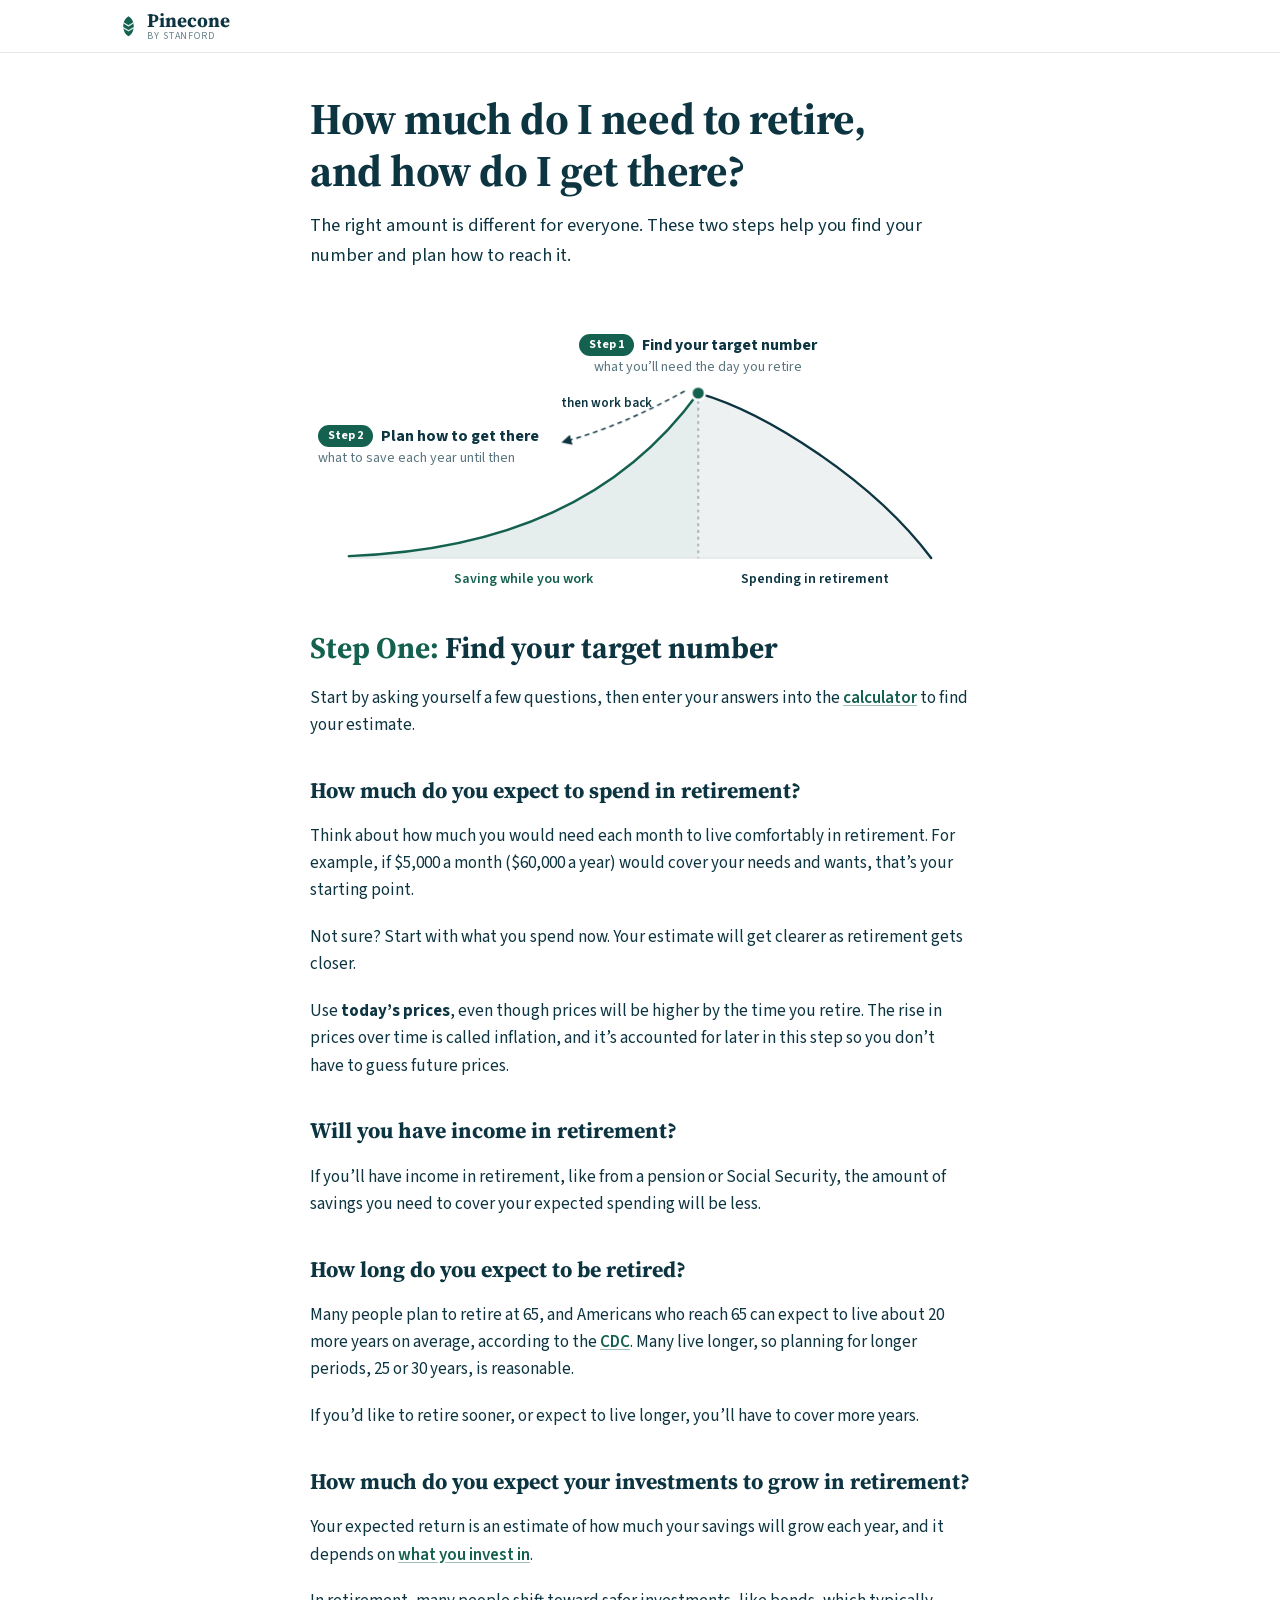
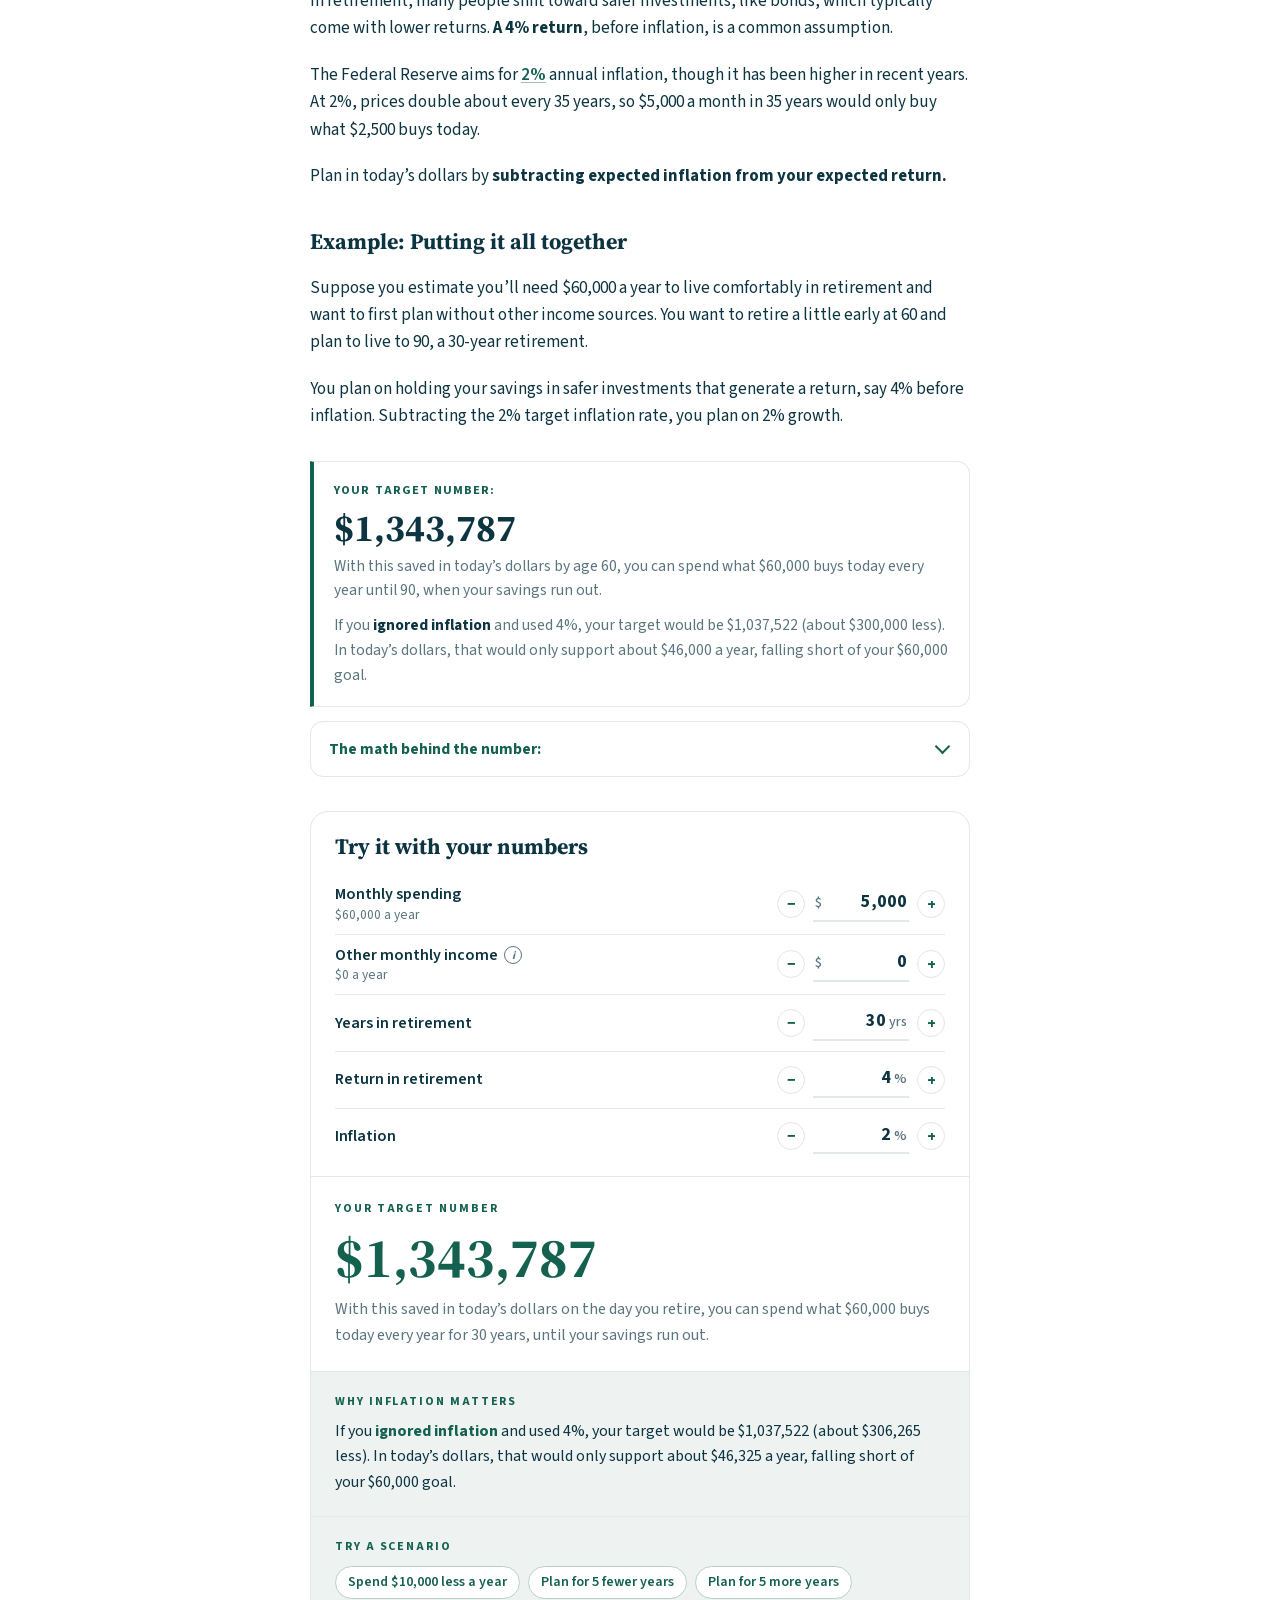
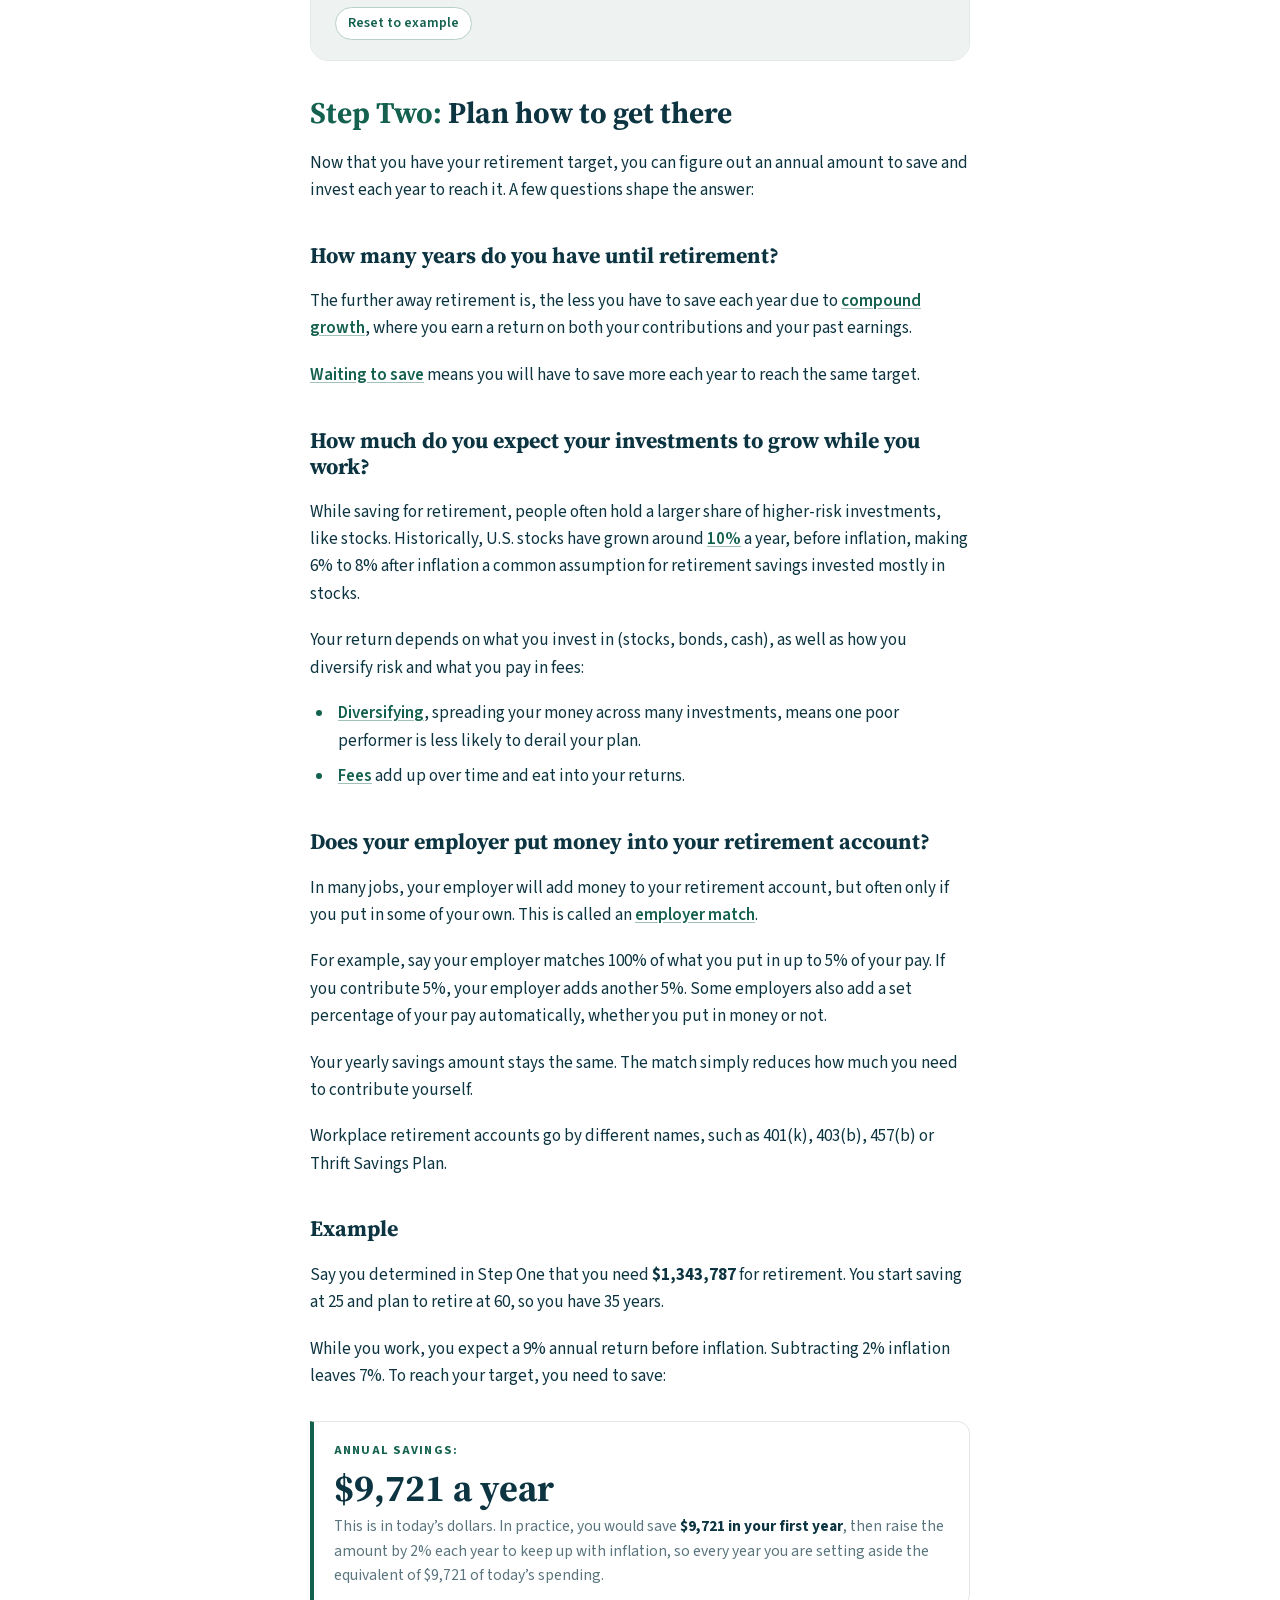
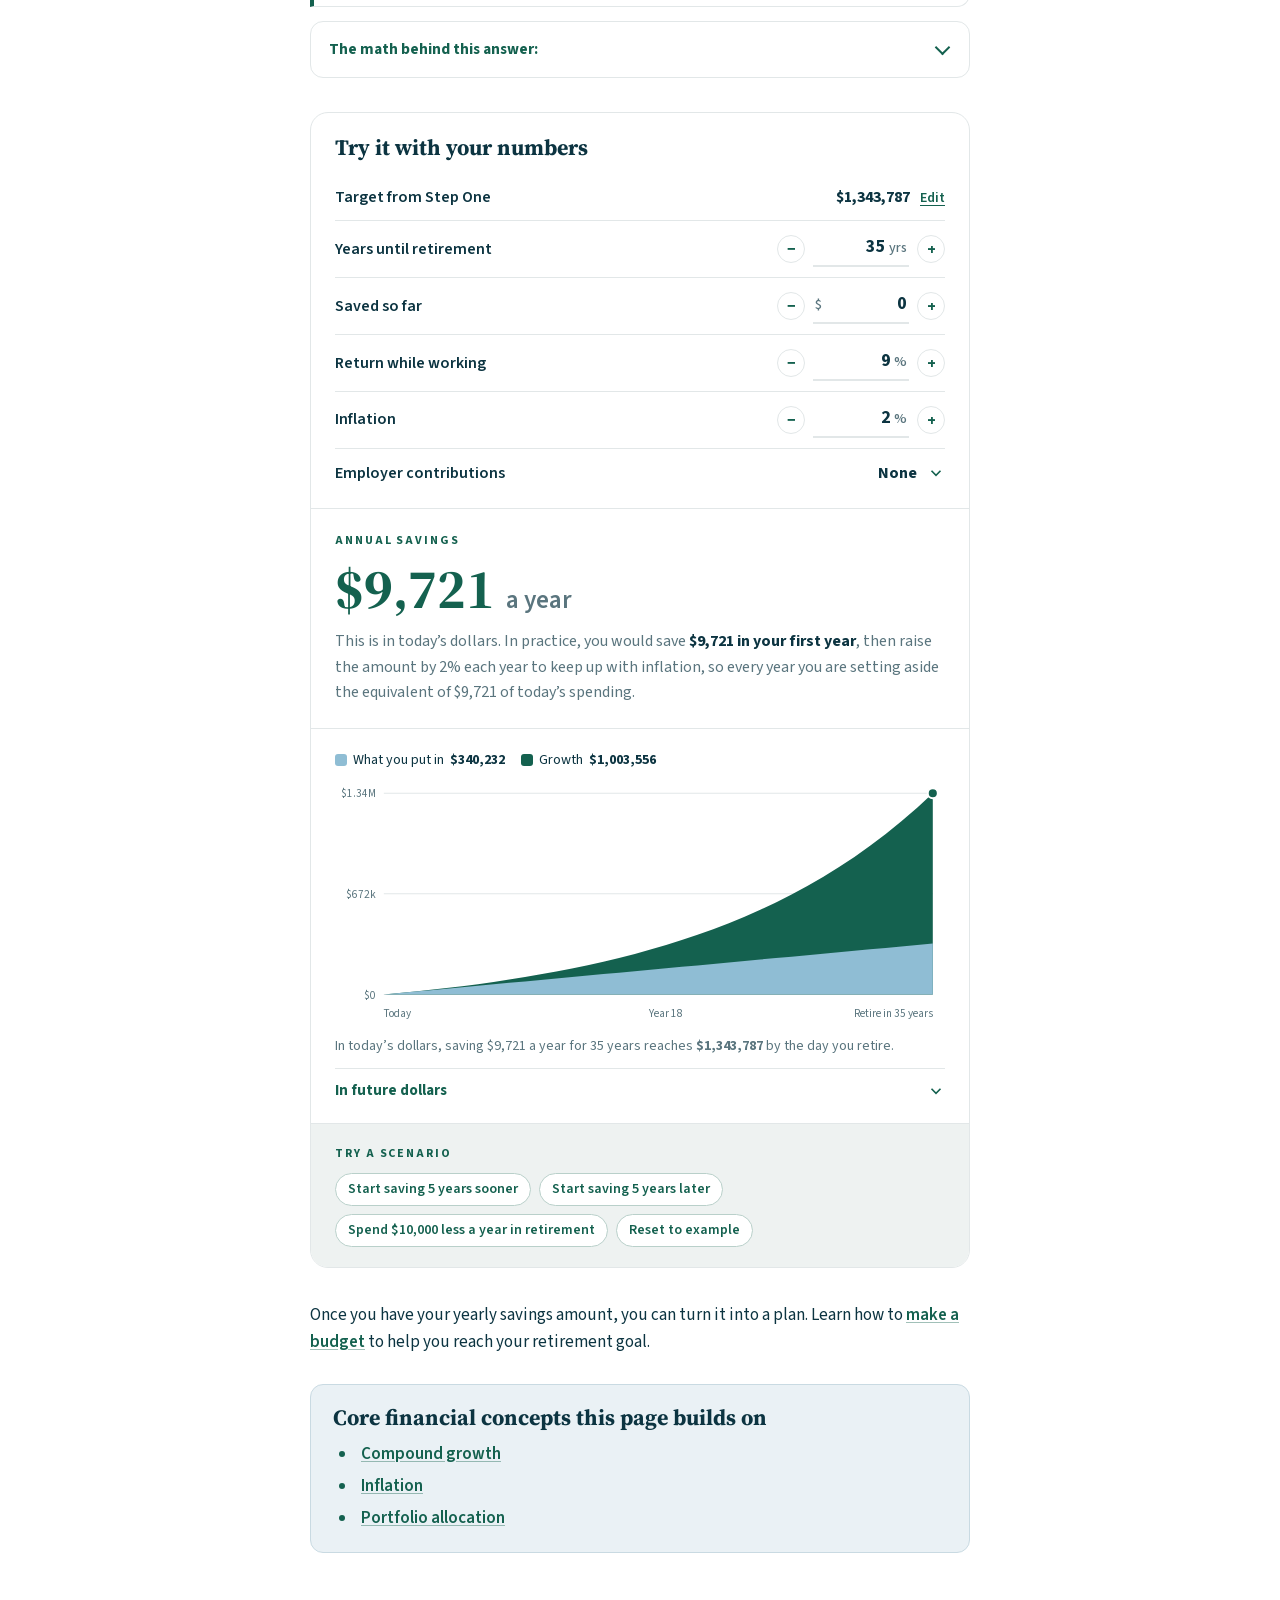
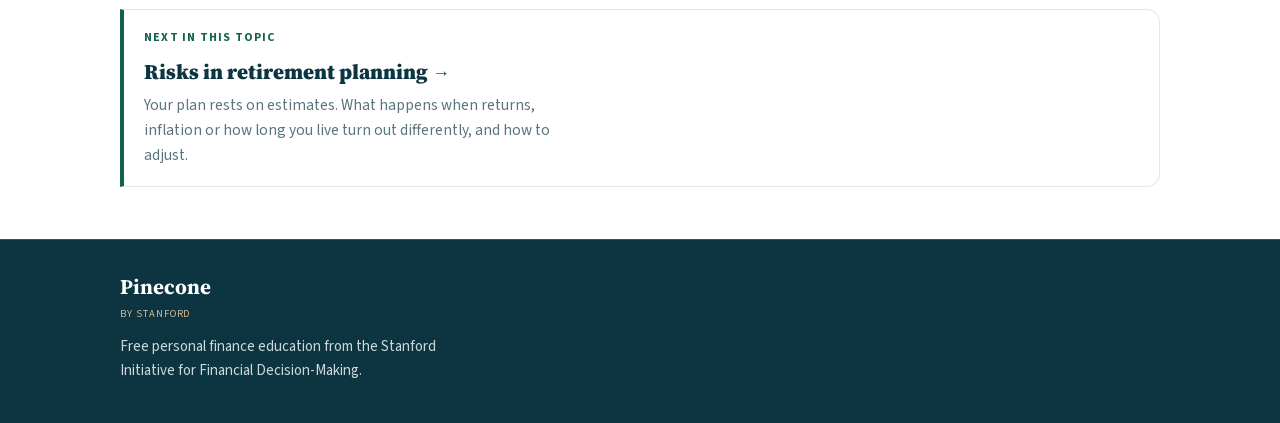
==== commit df19c36f: "Add files via upload" ====
--- a/index.html
+++ b/index.html
@@ -207,8 +207,8 @@
           <div class="vc-recap">
             <h2 class="vc-rhead" id="vc1-h">Try it with your numbers</h2>
             <div class="vc-rows">
-              <div class="vc-row"><label for="vc-monthly">Monthly spending</label><div class="vc-step"><button type="button" data-step="monthly" data-by="-250" aria-label="Decrease monthly spending">&minus;</button><span class="vc-field"><span class="vc-unit">$</span><input id="vc-monthly" data-bind="monthly" data-type="money" inputmode="numeric" maxlength="7" /></span><button type="button" data-step="monthly" data-by="250" aria-label="Increase monthly spending">+</button></div></div>
-              <div class="vc-row"><span class="vc-ltip"><label for="vc-other">Other monthly income</label><span class="vc-tipw"><button type="button" class="vc-tipb" aria-label="What counts as other monthly income?" aria-describedby="vc-tip-other" aria-expanded="false">i</button><span class="vc-tipbub" role="tooltip" id="vc-tip-other">Income you expect to get each month in retirement, from sources like a pension or Social Security.</span></span></span><div class="vc-step"><button type="button" data-step="other" data-by="-250" aria-label="Decrease other income">&minus;</button><span class="vc-field"><span class="vc-unit">$</span><input id="vc-other" data-bind="other" data-type="money" inputmode="numeric" maxlength="7" /></span><button type="button" data-step="other" data-by="250" aria-label="Increase other income">+</button></div></div>
+              <div class="vc-row"><span class="vc-lab"><label for="vc-monthly">Monthly spending</label><span class="vc-yr" data-out="spendYr"></span></span><div class="vc-step"><button type="button" data-step="monthly" data-by="-250" aria-label="Decrease monthly spending">&minus;</button><span class="vc-field"><span class="vc-unit">$</span><input id="vc-monthly" data-bind="monthly" data-type="money" inputmode="numeric" maxlength="7" /></span><button type="button" data-step="monthly" data-by="250" aria-label="Increase monthly spending">+</button></div></div>
+              <div class="vc-row"><span class="vc-lab"><span class="vc-ltip"><label for="vc-other">Other monthly income</label><span class="vc-tipw"><button type="button" class="vc-tipb" aria-label="What counts as other monthly income?" aria-describedby="vc-tip-other" aria-expanded="false">i</button><span class="vc-tipbub" role="tooltip" id="vc-tip-other">Income you expect to get each month in retirement, from sources like a pension or Social Security.</span></span></span><span class="vc-yr" data-out="otherYr"></span></span><div class="vc-step"><button type="button" data-step="other" data-by="-250" aria-label="Decrease other income">&minus;</button><span class="vc-field"><span class="vc-unit">$</span><input id="vc-other" data-bind="other" data-type="money" inputmode="numeric" maxlength="7" /></span><button type="button" data-step="other" data-by="250" aria-label="Increase other income">+</button></div></div>
               <div class="vc-row"><label for="vc-years">Years in retirement</label><div class="vc-step"><button type="button" data-step="years" data-by="-1" aria-label="Fewer years">&minus;</button><span class="vc-field"><input id="vc-years" data-bind="years" data-type="int" inputmode="numeric" maxlength="2" /><span class="vc-unit">yrs</span></span><button type="button" data-step="years" data-by="1" aria-label="More years">+</button></div></div>
               <div class="vc-row"><label for="vc-ret">Return in retirement</label><div class="vc-step"><button type="button" data-step="retReturn" data-by="-0.5" aria-label="Lower return">&minus;</button><span class="vc-field"><input id="vc-ret" data-bind="retReturn" data-type="pct" inputmode="decimal" maxlength="5" /><span class="vc-unit">%</span></span><button type="button" data-step="retReturn" data-by="0.5" aria-label="Higher return">+</button></div></div>
               <div class="vc-row"><label for="vc-infl1">Inflation</label><div class="vc-step"><button type="button" data-step="inflation" data-by="-0.5" aria-label="Lower inflation">&minus;</button><span class="vc-field"><input id="vc-infl1" data-bind="inflation" data-type="pct" inputmode="decimal" maxlength="5" /><span class="vc-unit">%</span></span><button type="button" data-step="inflation" data-by="0.5" aria-label="Higher inflation">+</button></div></div>
@@ -577,7 +577,9 @@
           (s.hasMatch ? '<div><span>Employer match</span><b class="num">' + money(c.match) + '</b></div>' : '') +
           (s.hasAuto ? '<div><span>Automatic</span><b class="num">' + money(c.auto) + '</b></div>' : '')
         : '',
-      limitLine: limitLine
+      limitLine: limitLine,
+      spendYr: money(s.monthly * 12) + ' a year',
+      otherYr: money(s.other * 12) + ' a year'
     };
     $$('.vc [data-out]').forEach(function (el) { var v = out[el.getAttribute('data-out')]; if (v !== undefined) el.innerHTML = v; });
     $$('.vc [data-needs-compare]').forEach(function (el) { el.hidden = !compare; });
--- a/styles.css
+++ b/styles.css
@@ -1171,3 +1171,6 @@
 @media (max-width:520px){ .vc-tipbub{left:0;transform:none;width:220px} }
 .vc summary svg{width:18px;height:18px;flex:none}
 .vc-future summary{gap:12px}
+/* v12: the yearly amount under each monthly field */
+.vc-lab{display:flex;flex-direction:column;gap:1px;min-width:0}
+.vc-yr{font-size:13.5px;font-weight:400;line-height:1.3;color:var(--muted);font-variant-numeric:tabular-nums}
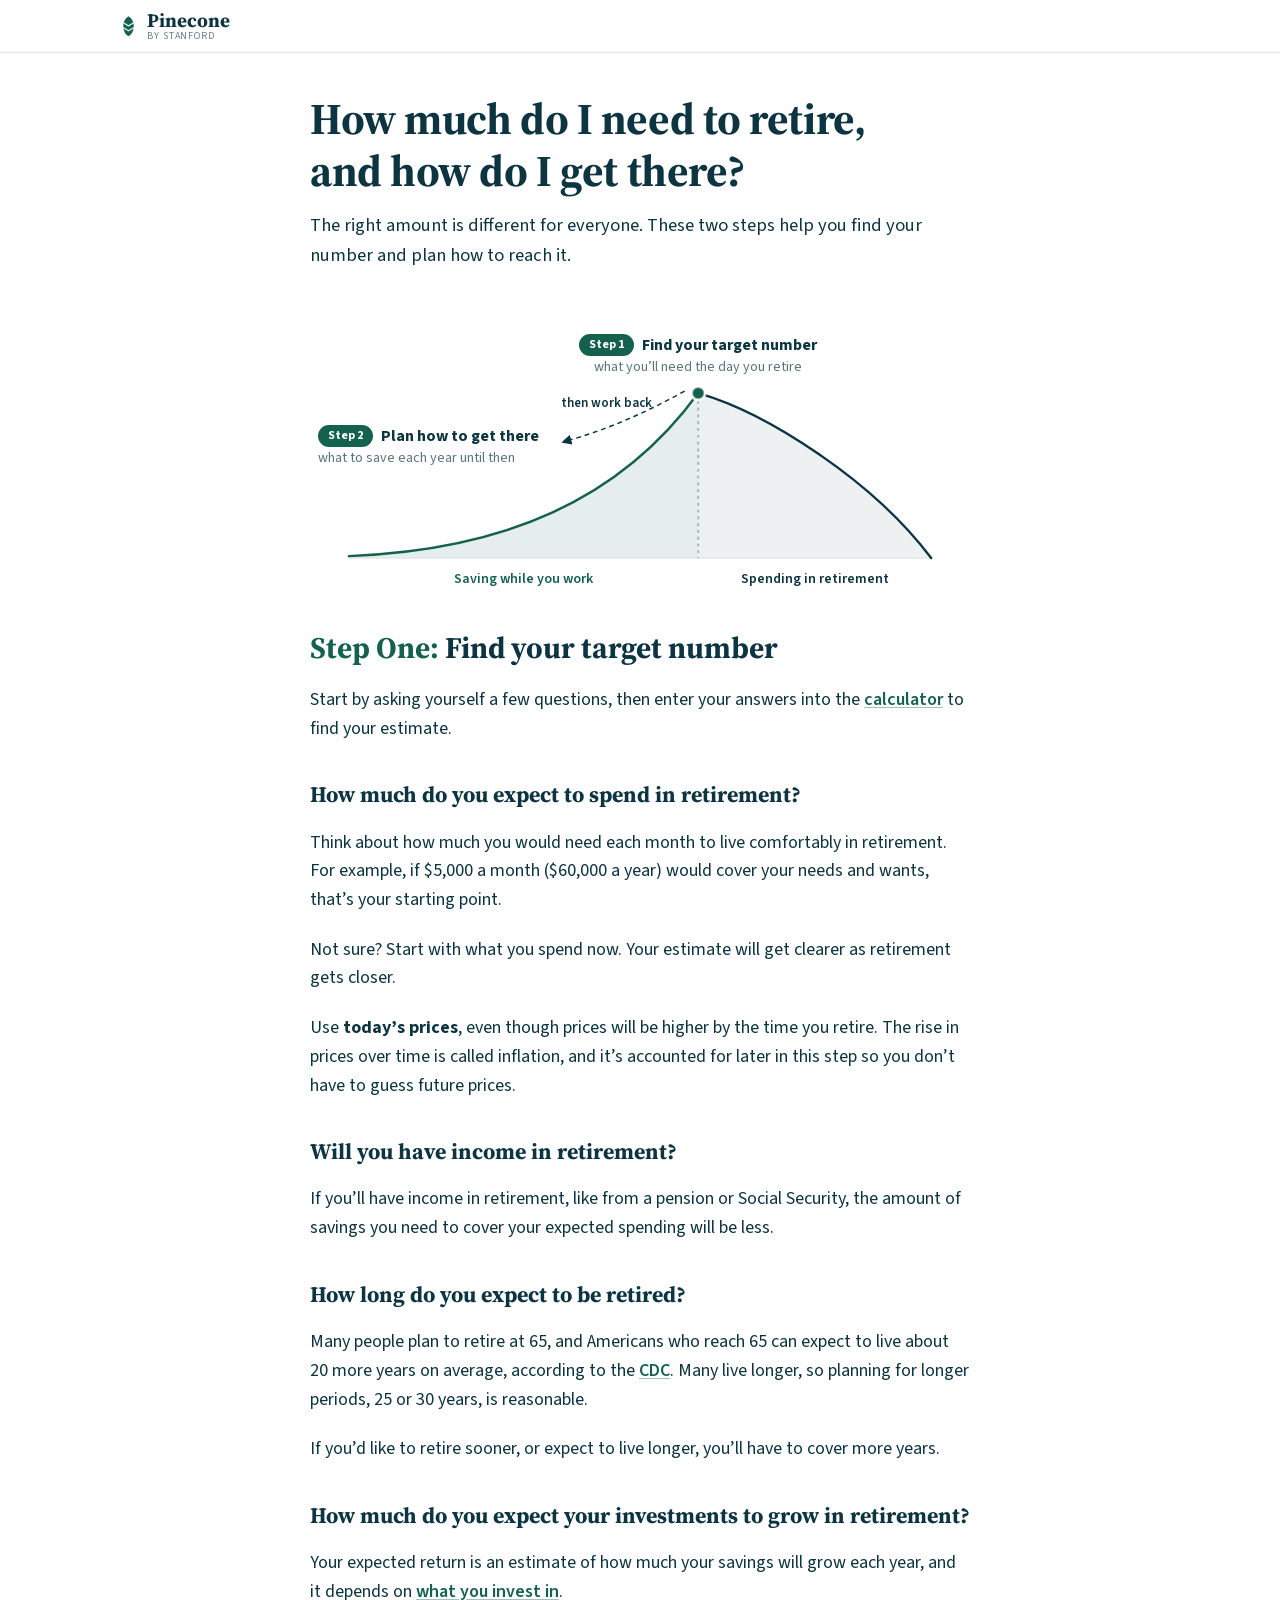
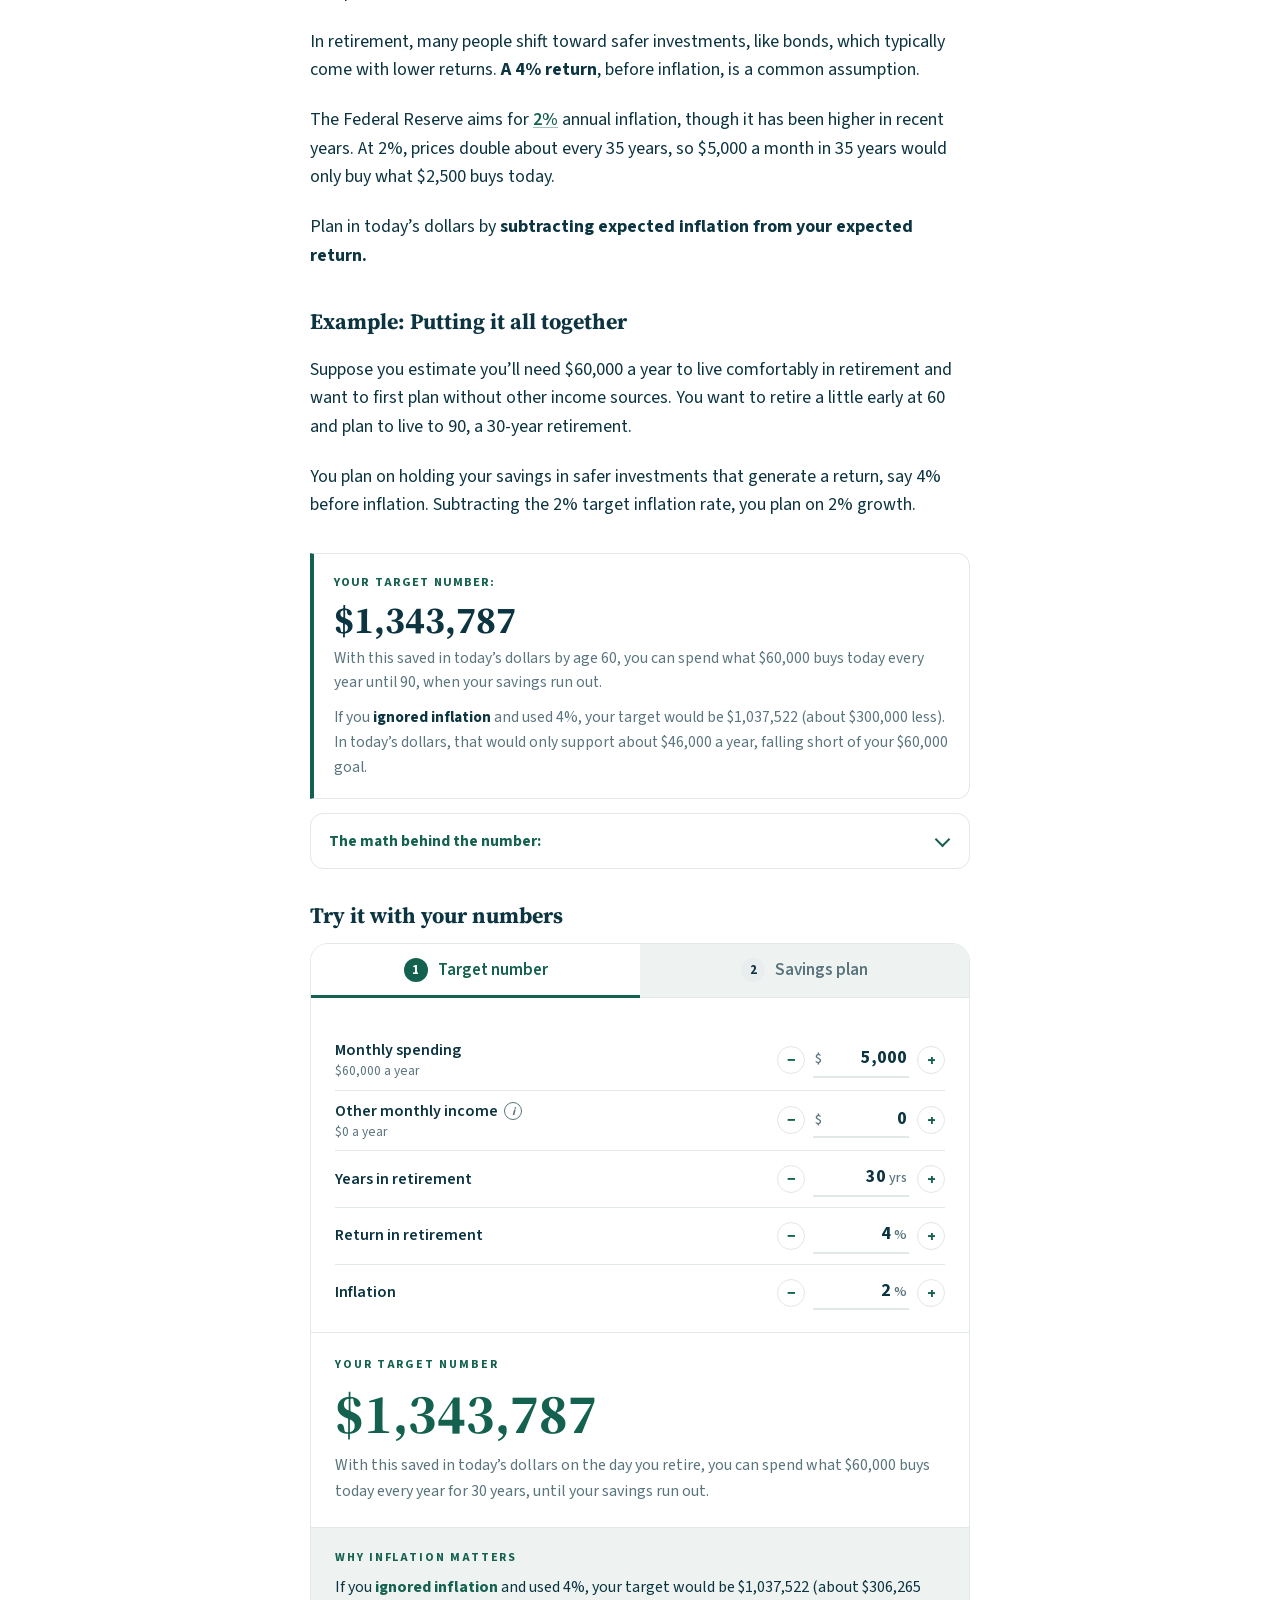
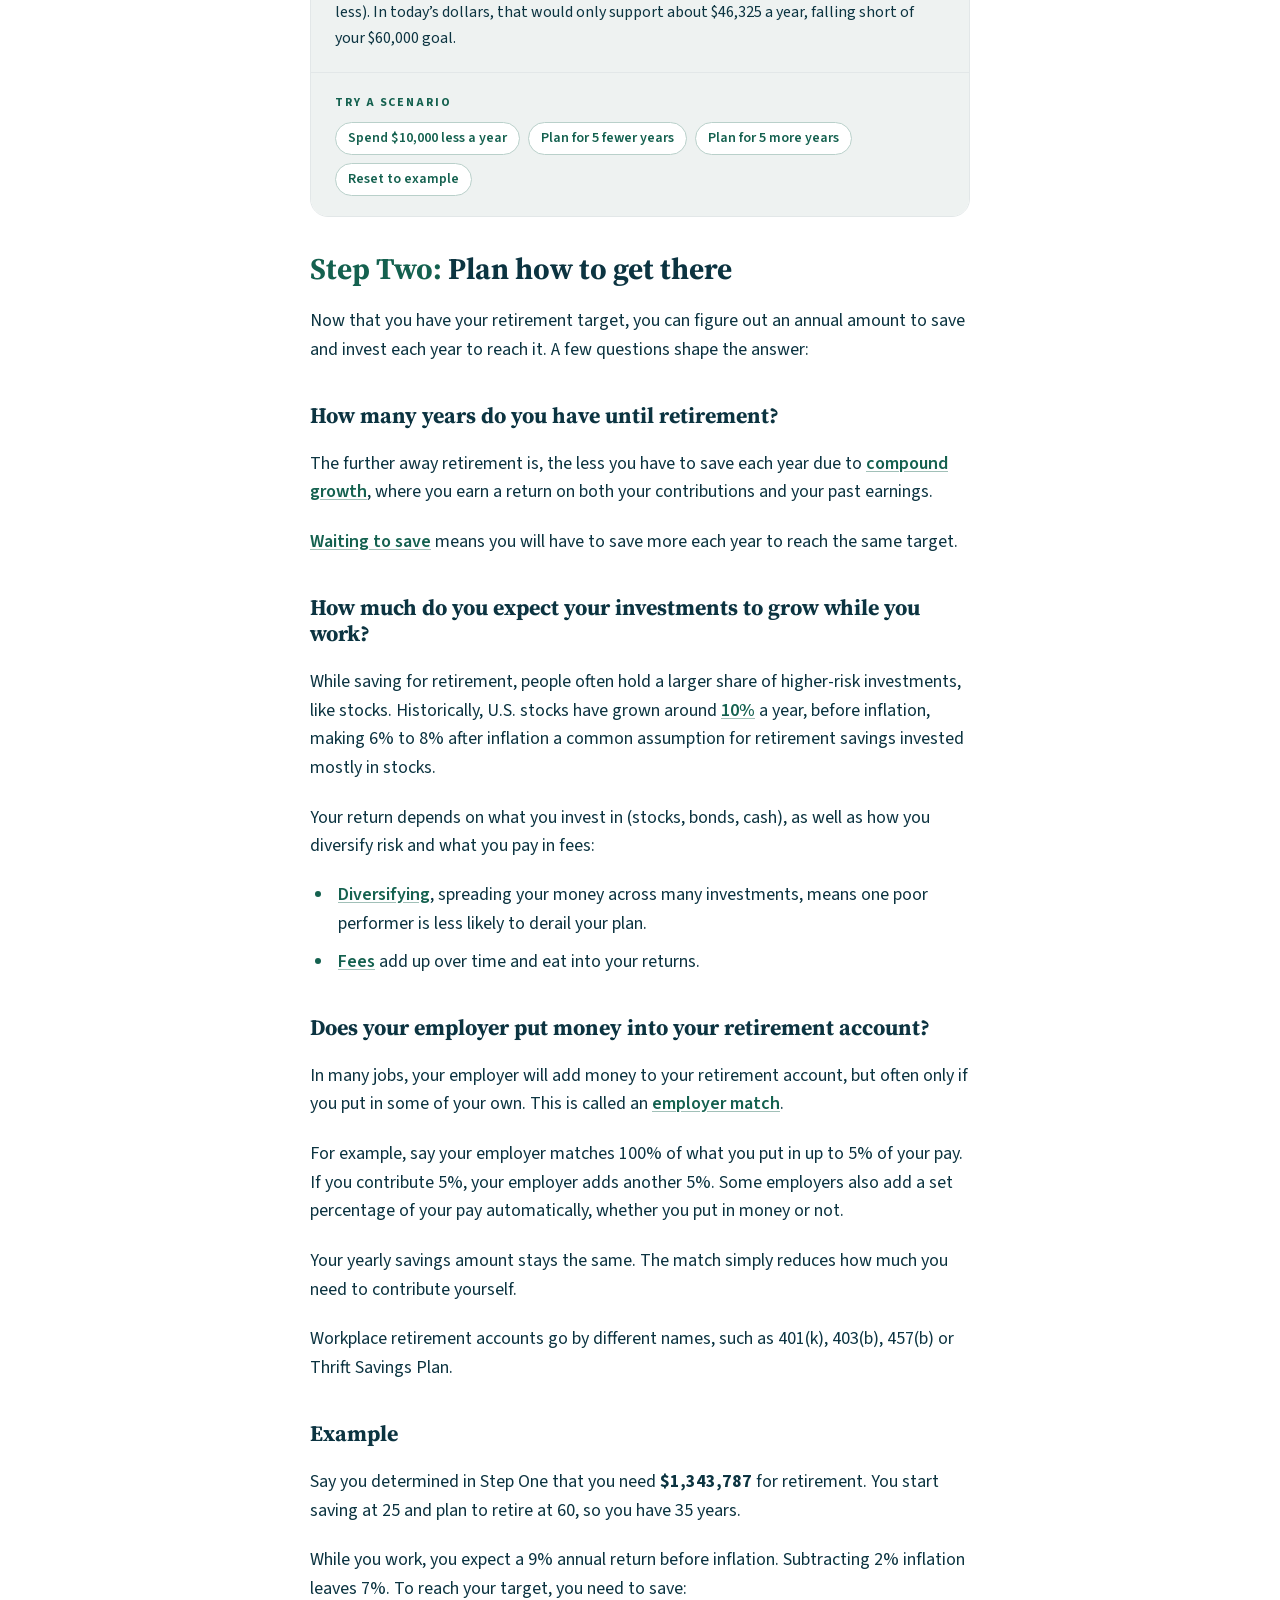
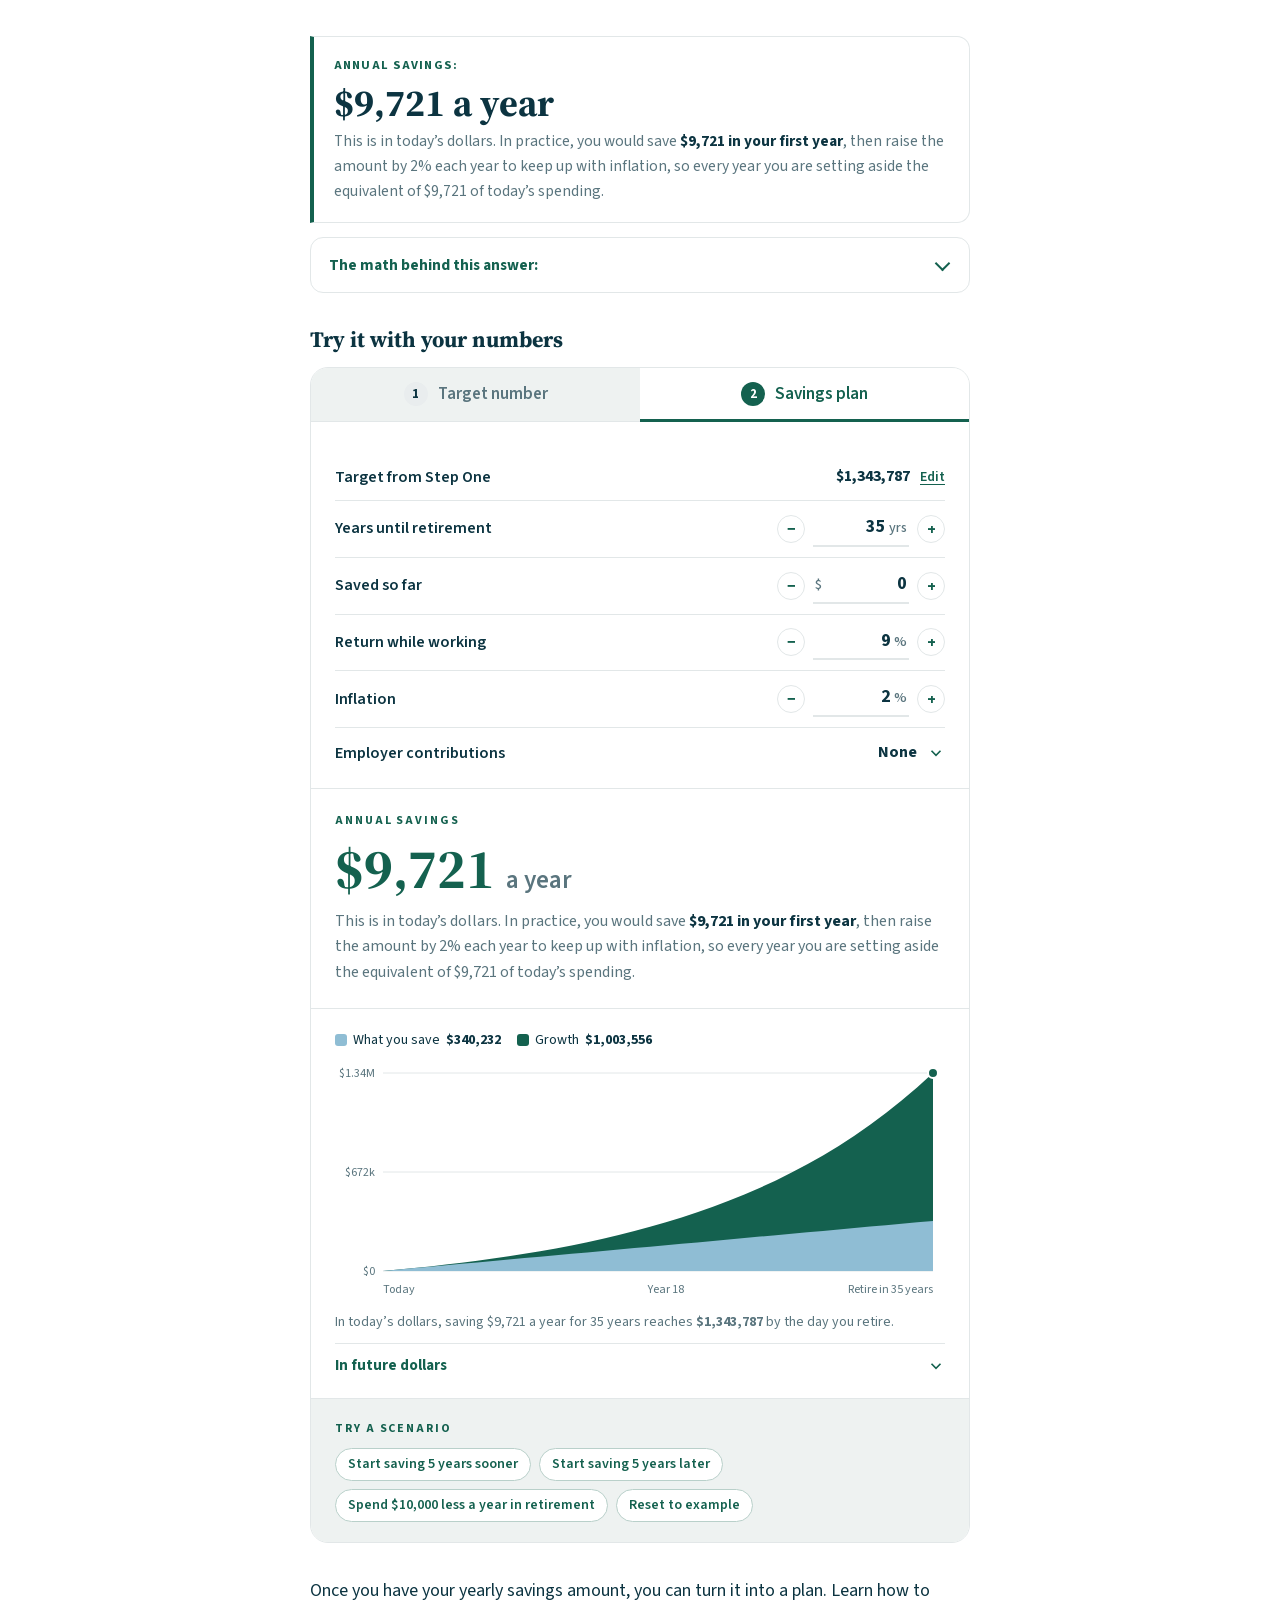
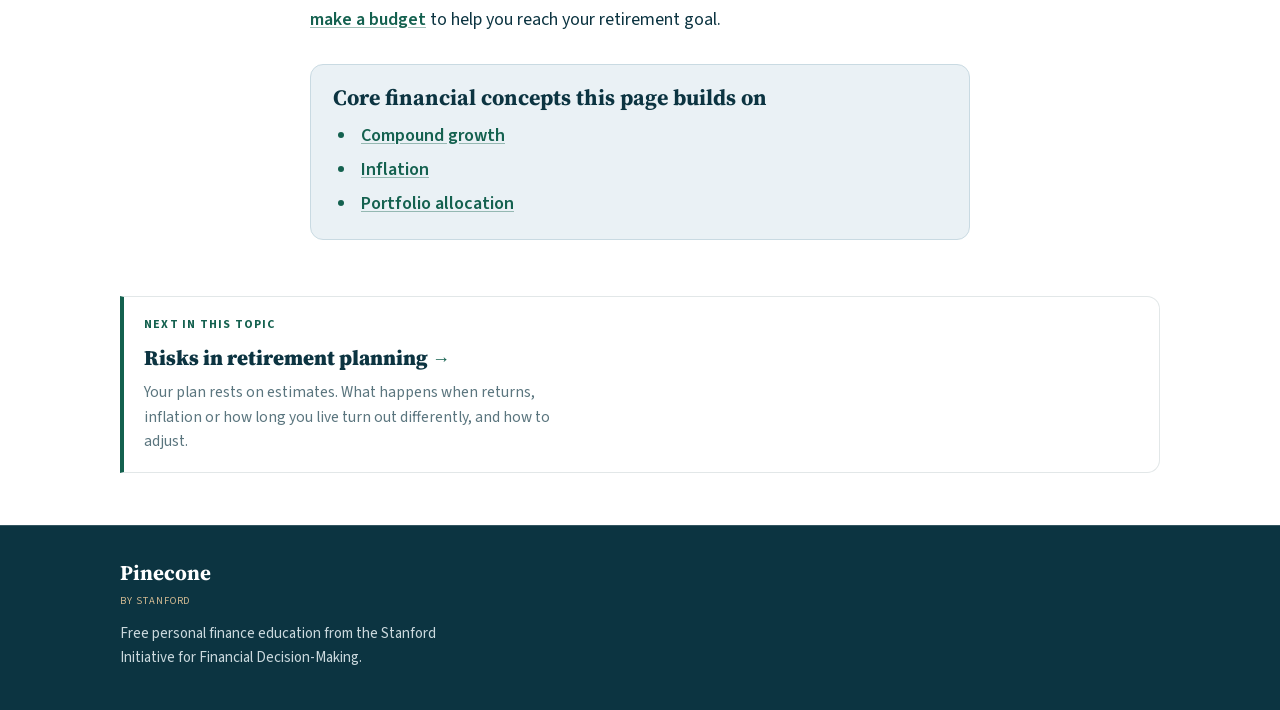
==== commit a527168c: "Add files via upload" ====
--- a/index.html
+++ b/index.html
@@ -13,7 +13,7 @@
 <link rel="preconnect" href="https://fonts.gstatic.com" crossorigin />
 <!-- v8: Source Serif 4 at 400-700 with optical sizing, as in the Vercel version -->
 <link href="https://fonts.googleapis.com/css2?family=Source+Serif+4:opsz,wght@8..60,400;8..60,600;8..60,700&display=swap" rel="stylesheet" />
-<link rel="stylesheet" href="styles.css" />
+<link rel="stylesheet" href="styles.css?v=133" />
 </head>
 <body class="vlook">
 
@@ -197,21 +197,26 @@
 
       </article>
 
-      <!-- v9: the calculator, matched to the Vercel version. Two cards that
-           share one set of answers: this one (Step One) finds the target, the
-           one after Step Two carries it forward and finds the yearly savings.
-           Both sit OUTSIDE every data-edit region, so editor.js never touches
-           their inputs. -->
-      <section class="vc" id="a-calculator" aria-labelledby="vc1-h">
+      <!-- v10: the calculator, matched to the Vercel version. The same calculator
+           appears twice, each with Step One / Step Two tabs: this copy opens on
+           Step One, the copy after Step Two opens on Step Two. Both share one set
+           of answers. They sit OUTSIDE every data-edit region, so editor.js never
+           touches their inputs. -->
+      <section class="vc" id="a-calculator" aria-labelledby="a-vc-h">
+        <h2 class="vc-h" id="a-vc-h">Try it with your numbers</h2>
         <div class="vc-card">
+          <div class="vc-tabs" role="tablist" aria-label="Calculator steps">
+            <button type="button" class="vc-tab" role="tab" id="a-vc-t1" aria-controls="a-vc-p1" aria-selected="true" tabindex="0"><span class="vc-tn" aria-hidden="true">1</span>Target number</button>
+            <button type="button" class="vc-tab" role="tab" id="a-vc-t2" aria-controls="a-vc-p2" aria-selected="false" tabindex="-1"><span class="vc-tn" aria-hidden="true">2</span>Savings plan</button>
+          </div>
+          <div class="vc-panel" role="tabpanel" id="a-vc-p1" aria-labelledby="a-vc-t1">
           <div class="vc-recap">
-            <h2 class="vc-rhead" id="vc1-h">Try it with your numbers</h2>
             <div class="vc-rows">
-              <div class="vc-row"><span class="vc-lab"><label for="vc-monthly">Monthly spending</label><span class="vc-yr" data-out="spendYr"></span></span><div class="vc-step"><button type="button" data-step="monthly" data-by="-250" aria-label="Decrease monthly spending">&minus;</button><span class="vc-field"><span class="vc-unit">$</span><input id="vc-monthly" data-bind="monthly" data-type="money" inputmode="numeric" maxlength="7" /></span><button type="button" data-step="monthly" data-by="250" aria-label="Increase monthly spending">+</button></div></div>
-              <div class="vc-row"><span class="vc-lab"><span class="vc-ltip"><label for="vc-other">Other monthly income</label><span class="vc-tipw"><button type="button" class="vc-tipb" aria-label="What counts as other monthly income?" aria-describedby="vc-tip-other" aria-expanded="false">i</button><span class="vc-tipbub" role="tooltip" id="vc-tip-other">Income you expect to get each month in retirement, from sources like a pension or Social Security.</span></span></span><span class="vc-yr" data-out="otherYr"></span></span><div class="vc-step"><button type="button" data-step="other" data-by="-250" aria-label="Decrease other income">&minus;</button><span class="vc-field"><span class="vc-unit">$</span><input id="vc-other" data-bind="other" data-type="money" inputmode="numeric" maxlength="7" /></span><button type="button" data-step="other" data-by="250" aria-label="Increase other income">+</button></div></div>
-              <div class="vc-row"><label for="vc-years">Years in retirement</label><div class="vc-step"><button type="button" data-step="years" data-by="-1" aria-label="Fewer years">&minus;</button><span class="vc-field"><input id="vc-years" data-bind="years" data-type="int" inputmode="numeric" maxlength="2" /><span class="vc-unit">yrs</span></span><button type="button" data-step="years" data-by="1" aria-label="More years">+</button></div></div>
-              <div class="vc-row"><label for="vc-ret">Return in retirement</label><div class="vc-step"><button type="button" data-step="retReturn" data-by="-0.5" aria-label="Lower return">&minus;</button><span class="vc-field"><input id="vc-ret" data-bind="retReturn" data-type="pct" inputmode="decimal" maxlength="5" /><span class="vc-unit">%</span></span><button type="button" data-step="retReturn" data-by="0.5" aria-label="Higher return">+</button></div></div>
-              <div class="vc-row"><label for="vc-infl1">Inflation</label><div class="vc-step"><button type="button" data-step="inflation" data-by="-0.5" aria-label="Lower inflation">&minus;</button><span class="vc-field"><input id="vc-infl1" data-bind="inflation" data-type="pct" inputmode="decimal" maxlength="5" /><span class="vc-unit">%</span></span><button type="button" data-step="inflation" data-by="0.5" aria-label="Higher inflation">+</button></div></div>
+              <div class="vc-row"><span class="vc-lab"><label for="a-vc-monthly">Monthly spending</label><span class="vc-yr" data-out="spendYr"></span></span><div class="vc-step"><button type="button" data-step="monthly" data-by="-250" aria-label="Decrease monthly spending">&minus;</button><span class="vc-field"><span class="vc-unit">$</span><input id="a-vc-monthly" data-bind="monthly" data-type="money" inputmode="numeric" maxlength="7" /></span><button type="button" data-step="monthly" data-by="250" aria-label="Increase monthly spending">+</button></div></div>
+              <div class="vc-row"><span class="vc-lab"><span class="vc-ltip"><label for="a-vc-other">Other monthly income</label><span class="vc-tipw"><button type="button" class="vc-tipb" aria-label="What counts as other monthly income?" aria-describedby="a-vc-tip-other" aria-expanded="false">i</button><span class="vc-tipbub" role="tooltip" id="a-vc-tip-other">Income you expect to get each month in retirement, from sources like a pension or Social Security.</span></span></span><span class="vc-yr" data-out="otherYr"></span></span><div class="vc-step"><button type="button" data-step="other" data-by="-250" aria-label="Decrease other income">&minus;</button><span class="vc-field"><span class="vc-unit">$</span><input id="a-vc-other" data-bind="other" data-type="money" inputmode="numeric" maxlength="7" /></span><button type="button" data-step="other" data-by="250" aria-label="Increase other income">+</button></div></div>
+              <div class="vc-row"><label for="a-vc-years">Years in retirement</label><div class="vc-step"><button type="button" data-step="years" data-by="-1" aria-label="Fewer years">&minus;</button><span class="vc-field"><input id="a-vc-years" data-bind="years" data-type="int" inputmode="numeric" maxlength="2" /><span class="vc-unit">yrs</span></span><button type="button" data-step="years" data-by="1" aria-label="More years">+</button></div></div>
+              <div class="vc-row"><label for="a-vc-ret">Return in retirement</label><div class="vc-step"><button type="button" data-step="retReturn" data-by="-0.5" aria-label="Lower return">&minus;</button><span class="vc-field"><input id="a-vc-ret" data-bind="retReturn" data-type="pct" inputmode="decimal" maxlength="5" /><span class="vc-unit">%</span></span><button type="button" data-step="retReturn" data-by="0.5" aria-label="Higher return">+</button></div></div>
+              <div class="vc-row"><label for="a-vc-infl1">Inflation</label><div class="vc-step"><button type="button" data-step="inflation" data-by="-0.5" aria-label="Lower inflation">&minus;</button><span class="vc-field"><input id="a-vc-infl1" data-bind="inflation" data-type="pct" inputmode="decimal" maxlength="5" /><span class="vc-unit">%</span></span><button type="button" data-step="inflation" data-by="0.5" aria-label="Higher inflation">+</button></div></div>
             </div>
           </div>
           <div class="vc-top" aria-live="polite">
@@ -232,6 +237,69 @@
               <button type="button" class="vc-chip" data-scen="reset">Reset to example</button>
             </div>
           </div>
+        </div>
+          <div class="vc-panel" role="tabpanel" id="a-vc-p2" aria-labelledby="a-vc-t2" hidden>
+          <div class="vc-recap">
+            <div class="vc-rows">
+              <div class="vc-row"><span class="vc-label">Target from Step One</span><span class="vc-val"><b class="num" data-out="targetTxt"></b> <a href="#a-vc-p1" class="vc-edit">Edit</a></span></div>
+              <div class="vc-row"><label for="a-vc-ytr">Years until retirement</label><div class="vc-step"><button type="button" data-step="ytr" data-by="-1" aria-label="Fewer years until retirement">&minus;</button><span class="vc-field"><input id="a-vc-ytr" data-bind="ytr" data-type="int" inputmode="numeric" maxlength="2" /><span class="vc-unit">yrs</span></span><button type="button" data-step="ytr" data-by="1" aria-label="More years until retirement">+</button></div></div>
+              <div class="vc-row"><label for="a-vc-saved">Saved so far</label><div class="vc-step"><button type="button" data-step="saved" data-by="-5000" aria-label="Decrease savings so far">&minus;</button><span class="vc-field"><span class="vc-unit">$</span><input id="a-vc-saved" data-bind="saved" data-type="money" inputmode="numeric" maxlength="11" /></span><button type="button" data-step="saved" data-by="5000" aria-label="Increase savings so far">+</button></div></div>
+              <div class="vc-row"><label for="a-vc-work">Return while working</label><div class="vc-step"><button type="button" data-step="workReturn" data-by="-0.5" aria-label="Lower return while working">&minus;</button><span class="vc-field"><input id="a-vc-work" data-bind="workReturn" data-type="pct" inputmode="decimal" maxlength="5" /><span class="vc-unit">%</span></span><button type="button" data-step="workReturn" data-by="0.5" aria-label="Higher return while working">+</button></div></div>
+              <div class="vc-row"><label for="a-vc-infl2">Inflation</label><div class="vc-step"><button type="button" data-step="inflation" data-by="-0.5" aria-label="Lower inflation">&minus;</button><span class="vc-field"><input id="a-vc-infl2" data-bind="inflation" data-type="pct" inputmode="decimal" maxlength="5" /><span class="vc-unit">%</span></span><button type="button" data-step="inflation" data-by="0.5" aria-label="Higher inflation">+</button></div></div>
+              <details class="vc-acc">
+                <summary><span class="vc-label">Employer contributions</span><span class="vc-val"><b class="num" data-out="empRow"></b><svg width="18" height="18" viewBox="0 0 24 24" fill="none" stroke="currentColor" stroke-width="2.2" aria-hidden="true"><path d="m6 9 6 6 6-6"/></svg></span></summary>
+                <div class="vc-accb">
+                  <div class="vc-chips" role="group" aria-label="What your employer puts in">
+                    <button type="button" class="vc-chip" data-kind="hasMatch" aria-pressed="false">A match on what I put in</button>
+                    <button type="button" class="vc-chip" data-kind="hasAuto" aria-pressed="false">A set % of my pay</button>
+                  </div>
+                  <div class="vc-row acc-salary" hidden><label for="a-vc-salary">Yearly pay</label><div class="vc-step"><button type="button" data-step="salary" data-by="-5000" aria-label="Decrease yearly pay">&minus;</button><span class="vc-field"><span class="vc-unit">$</span><input id="a-vc-salary" data-bind="salary" data-type="money" inputmode="numeric" maxlength="10" /></span><button type="button" data-step="salary" data-by="5000" aria-label="Increase yearly pay">+</button></div></div>
+                  <div class="vc-row acc-match" hidden><label for="a-vc-mpct">Match rate</label><div class="vc-step"><button type="button" data-step="matchPct" data-by="-25" aria-label="Lower match rate">&minus;</button><span class="vc-field"><input id="a-vc-mpct" data-bind="matchPct" data-type="pct" inputmode="decimal" maxlength="5" /><span class="vc-unit">%</span></span><button type="button" data-step="matchPct" data-by="25" aria-label="Higher match rate">+</button></div></div>
+                  <div class="vc-row acc-match" hidden><label for="a-vc-mcap">Matched up to</label><div class="vc-step"><button type="button" data-step="matchCap" data-by="-1" aria-label="Lower match limit">&minus;</button><span class="vc-field"><input id="a-vc-mcap" data-bind="matchCap" data-type="pct" inputmode="decimal" maxlength="5" /><span class="vc-unit">% of pay</span></span><button type="button" data-step="matchCap" data-by="1" aria-label="Higher match limit">+</button></div></div>
+                  <div class="vc-row acc-tier2" hidden><label for="a-vc-t2pct">Then matches</label><div class="vc-step"><button type="button" data-step="tier2Pct" data-by="-25" aria-label="Lower second match rate">&minus;</button><span class="vc-field"><input id="a-vc-t2pct" data-bind="tier2Pct" data-type="pct" inputmode="decimal" maxlength="5" /><span class="vc-unit">%</span></span><button type="button" data-step="tier2Pct" data-by="25" aria-label="Higher second match rate">+</button></div></div>
+                  <div class="vc-row acc-tier2" hidden><label for="a-vc-t2cap">Of the next</label><div class="vc-step"><button type="button" data-step="tier2Cap" data-by="-1" aria-label="Lower second match limit">&minus;</button><span class="vc-field"><input id="a-vc-t2cap" data-bind="tier2Cap" data-type="pct" inputmode="decimal" maxlength="5" /><span class="vc-unit">% of pay</span></span><button type="button" data-step="tier2Cap" data-by="1" aria-label="Higher second match limit">+</button></div></div>
+                  <div class="vc-presets vc-accp acc-match" role="group" aria-labelledby="a-vc-plan-q" hidden>
+                    <span class="vc-plabel" id="a-vc-plan-q">Common setups:</span>
+                    <button type="button" class="vc-preset" data-plan="100,6" aria-pressed="false">100% up to 6%</button>
+                    <button type="button" class="vc-preset" data-plan="50,6" aria-pressed="false">50% up to 6%</button>
+                    <button type="button" class="vc-preset" data-plan="100,4" aria-pressed="false">100% up to 4%</button>
+                    <button type="button" class="vc-preset" data-plan="100,3,50,2" aria-pressed="false">100% of 3%, then 50% of 2%</button>
+                    <button type="button" class="vc-preset vc-padd vc-tier2" aria-expanded="false"><span>+ Add a second level</span></button>
+                  </div>
+                  <div class="vc-row acc-auto" hidden><label for="a-vc-auto">Automatic contribution</label><div class="vc-step"><button type="button" data-step="autoPct" data-by="-1" aria-label="Lower automatic contribution">&minus;</button><span class="vc-field"><input id="a-vc-auto" data-bind="autoPct" data-type="pct" inputmode="decimal" maxlength="5" /><span class="vc-unit">% of pay</span></span><button type="button" data-step="autoPct" data-by="1" aria-label="Higher automatic contribution">+</button></div></div>
+                </div>
+              </details>
+            </div>
+          </div>
+          <div class="vc-top" aria-live="polite">
+            <span class="vc-eye">Annual savings</span>
+            <div class="vc-big"><span data-tween="annual"></span> <small>a year</small></div>
+            <p data-out="annualLine"></p>
+          </div>
+          <div class="vc-compare" data-needs-match>
+            <span class="vc-eye">Where your savings come from</span>
+            <div class="vc-split" data-out="splitHtml"></div>
+            <div class="vc-notes" data-out="empNotes"></div>
+          </div>
+          <div class="vc-sec vc-chart">
+            <div class="vc-legend"></div>
+            <svg class="vc-svg" viewBox="0 0 600 240" role="img" aria-label="How your savings grow until you retire"></svg>
+            <p class="vc-cnote" data-out="chartNote"></p>
+            <details class="vc-future">
+              <summary>In future dollars <svg width="18" height="18" viewBox="0 0 24 24" fill="none" stroke="currentColor" stroke-width="2.2" aria-hidden="true"><path d="m6 9 6 6 6-6"/></svg></summary>
+              <div class="vc-fbody"></div>
+            </details>
+          </div>
+          <div class="vc-sec vc-scen">
+            <span class="vc-eye">Try a scenario</span>
+            <div class="vc-chips">
+              <button type="button" class="vc-chip" data-scen="sooner">Start saving 5 years sooner</button>
+              <button type="button" class="vc-chip" data-scen="later">Start saving 5 years later</button>
+              <button type="button" class="vc-chip" data-scen="less">Spend $10,000 less a year in retirement</button>
+              <button type="button" class="vc-chip" data-scen="reset">Reset to example</button>
+            </div>
+          </div>
+        </div>
         </div>
       </section>
 
@@ -328,18 +396,50 @@
 
       </article>
 
-      <!-- v9: Step Two card. Shares its answers with the Step One card above;
-           its target is always the one that card shows. -->
-      <section class="vc" id="calculator" aria-labelledby="vc2-h">
+      <section class="vc" id="calculator" aria-labelledby="b-vc-h">
+        <h2 class="vc-h" id="b-vc-h">Try it with your numbers</h2>
         <div class="vc-card">
+          <div class="vc-tabs" role="tablist" aria-label="Calculator steps">
+            <button type="button" class="vc-tab" role="tab" id="b-vc-t1" aria-controls="b-vc-p1" aria-selected="false" tabindex="-1"><span class="vc-tn" aria-hidden="true">1</span>Target number</button>
+            <button type="button" class="vc-tab" role="tab" id="b-vc-t2" aria-controls="b-vc-p2" aria-selected="true" tabindex="0"><span class="vc-tn" aria-hidden="true">2</span>Savings plan</button>
+          </div>
+          <div class="vc-panel" role="tabpanel" id="b-vc-p1" aria-labelledby="b-vc-t1" hidden>
           <div class="vc-recap">
-            <h2 class="vc-rhead" id="vc2-h">Try it with your numbers</h2>
             <div class="vc-rows">
-              <div class="vc-row"><span class="vc-label">Target from Step One</span><span class="vc-val"><b class="num" data-out="targetTxt"></b> <a href="#a-calculator">Edit</a></span></div>
-              <div class="vc-row"><label for="vc-ytr">Years until retirement</label><div class="vc-step"><button type="button" data-step="ytr" data-by="-1" aria-label="Fewer years until retirement">&minus;</button><span class="vc-field"><input id="vc-ytr" data-bind="ytr" data-type="int" inputmode="numeric" maxlength="2" /><span class="vc-unit">yrs</span></span><button type="button" data-step="ytr" data-by="1" aria-label="More years until retirement">+</button></div></div>
-              <div class="vc-row"><label for="vc-saved">Saved so far</label><div class="vc-step"><button type="button" data-step="saved" data-by="-5000" aria-label="Decrease savings so far">&minus;</button><span class="vc-field"><span class="vc-unit">$</span><input id="vc-saved" data-bind="saved" data-type="money" inputmode="numeric" maxlength="11" /></span><button type="button" data-step="saved" data-by="5000" aria-label="Increase savings so far">+</button></div></div>
-              <div class="vc-row"><label for="vc-work">Return while working</label><div class="vc-step"><button type="button" data-step="workReturn" data-by="-0.5" aria-label="Lower return while working">&minus;</button><span class="vc-field"><input id="vc-work" data-bind="workReturn" data-type="pct" inputmode="decimal" maxlength="5" /><span class="vc-unit">%</span></span><button type="button" data-step="workReturn" data-by="0.5" aria-label="Higher return while working">+</button></div></div>
-              <div class="vc-row"><label for="vc-infl2">Inflation</label><div class="vc-step"><button type="button" data-step="inflation" data-by="-0.5" aria-label="Lower inflation">&minus;</button><span class="vc-field"><input id="vc-infl2" data-bind="inflation" data-type="pct" inputmode="decimal" maxlength="5" /><span class="vc-unit">%</span></span><button type="button" data-step="inflation" data-by="0.5" aria-label="Higher inflation">+</button></div></div>
+              <div class="vc-row"><span class="vc-lab"><label for="b-vc-monthly">Monthly spending</label><span class="vc-yr" data-out="spendYr"></span></span><div class="vc-step"><button type="button" data-step="monthly" data-by="-250" aria-label="Decrease monthly spending">&minus;</button><span class="vc-field"><span class="vc-unit">$</span><input id="b-vc-monthly" data-bind="monthly" data-type="money" inputmode="numeric" maxlength="7" /></span><button type="button" data-step="monthly" data-by="250" aria-label="Increase monthly spending">+</button></div></div>
+              <div class="vc-row"><span class="vc-lab"><span class="vc-ltip"><label for="b-vc-other">Other monthly income</label><span class="vc-tipw"><button type="button" class="vc-tipb" aria-label="What counts as other monthly income?" aria-describedby="b-vc-tip-other" aria-expanded="false">i</button><span class="vc-tipbub" role="tooltip" id="b-vc-tip-other">Income you expect to get each month in retirement, from sources like a pension or Social Security.</span></span></span><span class="vc-yr" data-out="otherYr"></span></span><div class="vc-step"><button type="button" data-step="other" data-by="-250" aria-label="Decrease other income">&minus;</button><span class="vc-field"><span class="vc-unit">$</span><input id="b-vc-other" data-bind="other" data-type="money" inputmode="numeric" maxlength="7" /></span><button type="button" data-step="other" data-by="250" aria-label="Increase other income">+</button></div></div>
+              <div class="vc-row"><label for="b-vc-years">Years in retirement</label><div class="vc-step"><button type="button" data-step="years" data-by="-1" aria-label="Fewer years">&minus;</button><span class="vc-field"><input id="b-vc-years" data-bind="years" data-type="int" inputmode="numeric" maxlength="2" /><span class="vc-unit">yrs</span></span><button type="button" data-step="years" data-by="1" aria-label="More years">+</button></div></div>
+              <div class="vc-row"><label for="b-vc-ret">Return in retirement</label><div class="vc-step"><button type="button" data-step="retReturn" data-by="-0.5" aria-label="Lower return">&minus;</button><span class="vc-field"><input id="b-vc-ret" data-bind="retReturn" data-type="pct" inputmode="decimal" maxlength="5" /><span class="vc-unit">%</span></span><button type="button" data-step="retReturn" data-by="0.5" aria-label="Higher return">+</button></div></div>
+              <div class="vc-row"><label for="b-vc-infl1">Inflation</label><div class="vc-step"><button type="button" data-step="inflation" data-by="-0.5" aria-label="Lower inflation">&minus;</button><span class="vc-field"><input id="b-vc-infl1" data-bind="inflation" data-type="pct" inputmode="decimal" maxlength="5" /><span class="vc-unit">%</span></span><button type="button" data-step="inflation" data-by="0.5" aria-label="Higher inflation">+</button></div></div>
+            </div>
+          </div>
+          <div class="vc-top" aria-live="polite">
+            <span class="vc-eye">Your target number</span>
+            <div class="vc-big" data-tween="target"></div>
+            <p data-out="targetLine"></p>
+          </div>
+          <div class="vc-compare" data-needs-compare>
+            <span class="vc-eye">Why inflation matters</span>
+            <p data-out="compareLine"></p>
+          </div>
+          <div class="vc-sec vc-scen">
+            <span class="vc-eye">Try a scenario</span>
+            <div class="vc-chips">
+              <button type="button" class="vc-chip" data-scen="less">Spend $10,000 less a year</button>
+              <button type="button" class="vc-chip" data-scen="fewer">Plan for 5 fewer years</button>
+              <button type="button" class="vc-chip" data-scen="more">Plan for 5 more years</button>
+              <button type="button" class="vc-chip" data-scen="reset">Reset to example</button>
+            </div>
+          </div>
+        </div>
+          <div class="vc-panel" role="tabpanel" id="b-vc-p2" aria-labelledby="b-vc-t2">
+          <div class="vc-recap">
+            <div class="vc-rows">
+              <div class="vc-row"><span class="vc-label">Target from Step One</span><span class="vc-val"><b class="num" data-out="targetTxt"></b> <a href="#b-vc-p1" class="vc-edit">Edit</a></span></div>
+              <div class="vc-row"><label for="b-vc-ytr">Years until retirement</label><div class="vc-step"><button type="button" data-step="ytr" data-by="-1" aria-label="Fewer years until retirement">&minus;</button><span class="vc-field"><input id="b-vc-ytr" data-bind="ytr" data-type="int" inputmode="numeric" maxlength="2" /><span class="vc-unit">yrs</span></span><button type="button" data-step="ytr" data-by="1" aria-label="More years until retirement">+</button></div></div>
+              <div class="vc-row"><label for="b-vc-saved">Saved so far</label><div class="vc-step"><button type="button" data-step="saved" data-by="-5000" aria-label="Decrease savings so far">&minus;</button><span class="vc-field"><span class="vc-unit">$</span><input id="b-vc-saved" data-bind="saved" data-type="money" inputmode="numeric" maxlength="11" /></span><button type="button" data-step="saved" data-by="5000" aria-label="Increase savings so far">+</button></div></div>
+              <div class="vc-row"><label for="b-vc-work">Return while working</label><div class="vc-step"><button type="button" data-step="workReturn" data-by="-0.5" aria-label="Lower return while working">&minus;</button><span class="vc-field"><input id="b-vc-work" data-bind="workReturn" data-type="pct" inputmode="decimal" maxlength="5" /><span class="vc-unit">%</span></span><button type="button" data-step="workReturn" data-by="0.5" aria-label="Higher return while working">+</button></div></div>
+              <div class="vc-row"><label for="b-vc-infl2">Inflation</label><div class="vc-step"><button type="button" data-step="inflation" data-by="-0.5" aria-label="Lower inflation">&minus;</button><span class="vc-field"><input id="b-vc-infl2" data-bind="inflation" data-type="pct" inputmode="decimal" maxlength="5" /><span class="vc-unit">%</span></span><button type="button" data-step="inflation" data-by="0.5" aria-label="Higher inflation">+</button></div></div>
               <details class="vc-acc">
                 <summary><span class="vc-label">Employer contributions</span><span class="vc-val"><b class="num" data-out="empRow"></b><svg width="18" height="18" viewBox="0 0 24 24" fill="none" stroke="currentColor" stroke-width="2.2" aria-hidden="true"><path d="m6 9 6 6 6-6"/></svg></span></summary>
                 <div class="vc-accb">
@@ -347,20 +447,20 @@
                     <button type="button" class="vc-chip" data-kind="hasMatch" aria-pressed="false">A match on what I put in</button>
                     <button type="button" class="vc-chip" data-kind="hasAuto" aria-pressed="false">A set % of my pay</button>
                   </div>
-                  <div class="vc-row acc-salary" hidden><label for="vc-salary">Yearly pay</label><div class="vc-step"><button type="button" data-step="salary" data-by="-5000" aria-label="Decrease yearly pay">&minus;</button><span class="vc-field"><span class="vc-unit">$</span><input id="vc-salary" data-bind="salary" data-type="money" inputmode="numeric" maxlength="10" /></span><button type="button" data-step="salary" data-by="5000" aria-label="Increase yearly pay">+</button></div></div>
-                  <div class="vc-row acc-match" hidden><label for="vc-mpct">Match rate</label><div class="vc-step"><button type="button" data-step="matchPct" data-by="-25" aria-label="Lower match rate">&minus;</button><span class="vc-field"><input id="vc-mpct" data-bind="matchPct" data-type="pct" inputmode="decimal" maxlength="5" /><span class="vc-unit">%</span></span><button type="button" data-step="matchPct" data-by="25" aria-label="Higher match rate">+</button></div></div>
-                  <div class="vc-row acc-match" hidden><label for="vc-mcap">Matched up to</label><div class="vc-step"><button type="button" data-step="matchCap" data-by="-1" aria-label="Lower match limit">&minus;</button><span class="vc-field"><input id="vc-mcap" data-bind="matchCap" data-type="pct" inputmode="decimal" maxlength="5" /><span class="vc-unit">% of pay</span></span><button type="button" data-step="matchCap" data-by="1" aria-label="Higher match limit">+</button></div></div>
-                  <div class="vc-row acc-tier2" hidden><label for="vc-t2pct">Then matches</label><div class="vc-step"><button type="button" data-step="tier2Pct" data-by="-25" aria-label="Lower second match rate">&minus;</button><span class="vc-field"><input id="vc-t2pct" data-bind="tier2Pct" data-type="pct" inputmode="decimal" maxlength="5" /><span class="vc-unit">%</span></span><button type="button" data-step="tier2Pct" data-by="25" aria-label="Higher second match rate">+</button></div></div>
-                  <div class="vc-row acc-tier2" hidden><label for="vc-t2cap">Of the next</label><div class="vc-step"><button type="button" data-step="tier2Cap" data-by="-1" aria-label="Lower second match limit">&minus;</button><span class="vc-field"><input id="vc-t2cap" data-bind="tier2Cap" data-type="pct" inputmode="decimal" maxlength="5" /><span class="vc-unit">% of pay</span></span><button type="button" data-step="tier2Cap" data-by="1" aria-label="Higher second match limit">+</button></div></div>
-                  <div class="vc-presets vc-accp acc-match" role="group" aria-labelledby="vc-plan-q" hidden>
-                    <span class="vc-plabel" id="vc-plan-q">Common setups:</span>
+                  <div class="vc-row acc-salary" hidden><label for="b-vc-salary">Yearly pay</label><div class="vc-step"><button type="button" data-step="salary" data-by="-5000" aria-label="Decrease yearly pay">&minus;</button><span class="vc-field"><span class="vc-unit">$</span><input id="b-vc-salary" data-bind="salary" data-type="money" inputmode="numeric" maxlength="10" /></span><button type="button" data-step="salary" data-by="5000" aria-label="Increase yearly pay">+</button></div></div>
+                  <div class="vc-row acc-match" hidden><label for="b-vc-mpct">Match rate</label><div class="vc-step"><button type="button" data-step="matchPct" data-by="-25" aria-label="Lower match rate">&minus;</button><span class="vc-field"><input id="b-vc-mpct" data-bind="matchPct" data-type="pct" inputmode="decimal" maxlength="5" /><span class="vc-unit">%</span></span><button type="button" data-step="matchPct" data-by="25" aria-label="Higher match rate">+</button></div></div>
+                  <div class="vc-row acc-match" hidden><label for="b-vc-mcap">Matched up to</label><div class="vc-step"><button type="button" data-step="matchCap" data-by="-1" aria-label="Lower match limit">&minus;</button><span class="vc-field"><input id="b-vc-mcap" data-bind="matchCap" data-type="pct" inputmode="decimal" maxlength="5" /><span class="vc-unit">% of pay</span></span><button type="button" data-step="matchCap" data-by="1" aria-label="Higher match limit">+</button></div></div>
+                  <div class="vc-row acc-tier2" hidden><label for="b-vc-t2pct">Then matches</label><div class="vc-step"><button type="button" data-step="tier2Pct" data-by="-25" aria-label="Lower second match rate">&minus;</button><span class="vc-field"><input id="b-vc-t2pct" data-bind="tier2Pct" data-type="pct" inputmode="decimal" maxlength="5" /><span class="vc-unit">%</span></span><button type="button" data-step="tier2Pct" data-by="25" aria-label="Higher second match rate">+</button></div></div>
+                  <div class="vc-row acc-tier2" hidden><label for="b-vc-t2cap">Of the next</label><div class="vc-step"><button type="button" data-step="tier2Cap" data-by="-1" aria-label="Lower second match limit">&minus;</button><span class="vc-field"><input id="b-vc-t2cap" data-bind="tier2Cap" data-type="pct" inputmode="decimal" maxlength="5" /><span class="vc-unit">% of pay</span></span><button type="button" data-step="tier2Cap" data-by="1" aria-label="Higher second match limit">+</button></div></div>
+                  <div class="vc-presets vc-accp acc-match" role="group" aria-labelledby="b-vc-plan-q" hidden>
+                    <span class="vc-plabel" id="b-vc-plan-q">Common setups:</span>
                     <button type="button" class="vc-preset" data-plan="100,6" aria-pressed="false">100% up to 6%</button>
                     <button type="button" class="vc-preset" data-plan="50,6" aria-pressed="false">50% up to 6%</button>
                     <button type="button" class="vc-preset" data-plan="100,4" aria-pressed="false">100% up to 4%</button>
                     <button type="button" class="vc-preset" data-plan="100,3,50,2" aria-pressed="false">100% of 3%, then 50% of 2%</button>
-                    <button type="button" class="vc-preset vc-padd" id="vc-tier2" aria-expanded="false"><span>+ Add a second level</span></button>
+                    <button type="button" class="vc-preset vc-padd vc-tier2" aria-expanded="false"><span>+ Add a second level</span></button>
                   </div>
-                  <div class="vc-row acc-auto" hidden><label for="vc-auto">Automatic contribution</label><div class="vc-step"><button type="button" data-step="autoPct" data-by="-1" aria-label="Lower automatic contribution">&minus;</button><span class="vc-field"><input id="vc-auto" data-bind="autoPct" data-type="pct" inputmode="decimal" maxlength="5" /><span class="vc-unit">% of pay</span></span><button type="button" data-step="autoPct" data-by="1" aria-label="Higher automatic contribution">+</button></div></div>
+                  <div class="vc-row acc-auto" hidden><label for="b-vc-auto">Automatic contribution</label><div class="vc-step"><button type="button" data-step="autoPct" data-by="-1" aria-label="Lower automatic contribution">&minus;</button><span class="vc-field"><input id="b-vc-auto" data-bind="autoPct" data-type="pct" inputmode="decimal" maxlength="5" /><span class="vc-unit">% of pay</span></span><button type="button" data-step="autoPct" data-by="1" aria-label="Higher automatic contribution">+</button></div></div>
                 </div>
               </details>
             </div>
@@ -373,15 +473,15 @@
           <div class="vc-compare" data-needs-match>
             <span class="vc-eye">Where your savings come from</span>
             <div class="vc-split" data-out="splitHtml"></div>
-            <p class="vc-limit" data-out="limitLine"></p>
+            <div class="vc-notes" data-out="empNotes"></div>
           </div>
           <div class="vc-sec vc-chart">
-            <div class="vc-legend" id="vc-legend"></div>
-            <svg id="vc-svg" viewBox="0 0 600 240" role="img" aria-label="How your savings grow until you retire"></svg>
+            <div class="vc-legend"></div>
+            <svg class="vc-svg" viewBox="0 0 600 240" role="img" aria-label="How your savings grow until you retire"></svg>
             <p class="vc-cnote" data-out="chartNote"></p>
             <details class="vc-future">
               <summary>In future dollars <svg width="18" height="18" viewBox="0 0 24 24" fill="none" stroke="currentColor" stroke-width="2.2" aria-hidden="true"><path d="m6 9 6 6 6-6"/></svg></summary>
-              <div class="vc-fbody" id="vc-future"></div>
+              <div class="vc-fbody"></div>
             </details>
           </div>
           <div class="vc-sec vc-scen">
@@ -393,6 +493,7 @@
               <button type="button" class="vc-chip" data-scen="reset">Reset to example</button>
             </div>
           </div>
+        </div>
         </div>
       </section>
 
@@ -472,8 +573,13 @@
     tier2Pct: [0, 200, 'Between 0% and 200%'],
     tier2Cap: [0, 100, 'Between 0% and 100%'],
     autoPct: [0, 100, 'Between 0% and 100%'] };
-  /* IRS limit on your own workplace contributions. 2027: $25,500. */
-  var EMPLOYEE_LIMIT = 24500, LIMIT_YEAR = 2026;
+  /* IRS limits, all in one place. Update every January.
+     2027: employee 25500, catchUp50 8500, comp 375000 (IRA stays 7500). */
+  var IRS = { year: 2026,
+    employee: 24500,   /* the most you can put into a workplace plan */
+    catchUp50: 8000,   /* extra allowed at age 50 and older */
+    comp: 360000,      /* employer contributions are figured on pay up to this */
+    ira: 7500 };
 
   var s = copy(DEFAULTS);
   function copy(o) { var x = {}; for (var k in o) x[k] = o[k]; return x; }
@@ -500,33 +606,45 @@
   }
   /* split the yearly amount into what you put in, the match and the
      automatic part: the automatic part comes first, then each match level
-     fills up (your dollar plus the match on it), then you cover the rest */
+     fills up (your dollar plus the match on it), then you cover the rest.
+     Employer money is figured on pay up to IRS.comp, and only what you put
+     in up to IRS.employee can be matched. fullYou / fullMatch are what it
+     takes to get the whole match, whatever you need. */
   function employerSplit(total) {
-    var pay = s.salary, autoFull = s.hasAuto ? pay * s.autoPct / 100 : 0;
+    var pay = Math.min(s.salary, IRS.comp), autoFull = s.hasAuto ? pay * s.autoPct / 100 : 0;
+    var tiers = matchTiers(), room = IRS.employee, bands = [];
+    for (var i = 0; i < tiers.length; i++) {
+      var band = Math.min(tiers[i].upto * pay, room); room -= band;
+      bands.push({ band: band, rate: tiers[i].rate });
+    }
+    var fullYou = 0, fullMatch = 0;
+    bands.forEach(function (b) { fullYou += b.band; fullMatch += b.band * b.rate; });
+    var base = { auto: autoFull, fullYou: fullYou, fullMatch: fullMatch };
     var need = total - autoFull;
-    if (need <= 0) return { you: 0, match: 0, auto: total };
-    var you = 0, match = 0, tiers = matchTiers();
-    for (var i = 0; i < tiers.length; i++) {
-      var t = tiers[i], band = t.upto * pay, full = band * (1 + t.rate);
-      if (need <= full) { var x = need / (1 + t.rate); return { you: you + x, match: match + x * t.rate, auto: autoFull }; }
-      you += band; match += band * t.rate; need -= full;
-    }
-    return { you: you + need, match: match, auto: autoFull };
-  }
+    if (need <= 0) return mix(base, { you: 0, match: 0, autoCovers: true });
+    var you = 0, match = 0;
+    for (i = 0; i < bands.length; i++) {
+      var b = bands[i], full = b.band * (1 + b.rate);
+      if (need <= full) { var x = need / (1 + b.rate); return mix(base, { you: you + x, match: match + x * b.rate }); }
+      you += b.band; match += b.band * b.rate; need -= full;
+    }
+    return mix(base, { you: you + need, match: match });
+  }
+  function mix(a, b) { var x = copy(a); for (var k in b) x[k] = b[k]; return x; }
   function compute() {
     var yearlyNeed = Math.max(0, s.monthly - s.other) * 12, T = Math.max(1, s.years);
     var rRet = (s.retReturn - s.inflation) / 100, target = pv(yearlyNeed, rRet, T);
     var N = Math.max(1, s.ytr), rWork = (s.workReturn - s.inflation) / 100;
     var annual = savingsNeeded(target, s.saved, rWork, N), sp = employerSplit(annual);
     return { yearlyNeed: yearlyNeed, T: T, rRet: rRet, target: target, N: N, rWork: rWork,
-      annual: annual, you: sp.you, match: sp.match, auto: sp.auto };
+      annual: annual, you: sp.you, match: sp.match, auto: sp.auto,
+      autoCovers: !!sp.autoCovers, fullYou: sp.fullYou, fullMatch: sp.fullMatch };
   }
 
   /* the big numbers count to their new value */
-  var tweens = {};
   function tween(el, to) {
-    var key = el.getAttribute('data-tween'), from = key in tweens ? tweens[key] : to;
-    tweens[key] = to;
+    var from = el._v === undefined ? to : el._v;
+    el._v = to;
     if (matchMedia('(prefers-reduced-motion: reduce)').matches || from === to) { el.textContent = money(to); return; }
     var start = performance.now(), dur = 450;
     cancelAnimationFrame(el._raf);
@@ -549,19 +667,41 @@
       var nominal = pv(c.yearlyNeed, s.retReturn / 100, c.T), supports = pmt(nominal, c.rRet, c.T);
       compare = 'If you <b>ignored inflation</b> and used ' + pct(s.retReturn) + ', your target would be ' +
         money(nominal) + ' (about ' + money(Math.abs(c.target - nominal)) + ' ' + (c.target >= nominal ? 'less' : 'more') +
-        '). In today&rsquo;s dollars, that would only support about ' + money(supports) + ' a year' +
-        (c.target > nominal ? ', falling short of your ' + money(c.yearlyNeed) + ' goal' : '') + '.';
+        (s.other > 0
+          ? '). In today&rsquo;s dollars, that plus your ' + money(s.other * 12) + ' a year in other income would only cover about ' +
+            money(supports + s.other * 12) + ' a year'
+          : '). In today&rsquo;s dollars, that would only support about ' + money(supports) + ' a year') +
+        (c.target > nominal ? ', falling short of your ' + money(s.monthly * 12) + ' goal' : '') + '.';
     }
     var grown = s.saved * Math.pow(1 + c.rWork, c.N);
-    var limitLine = anyEmp && c.you > EMPLOYEE_LIMIT
-      ? 'Your part is above the ' + money(EMPLOYEE_LIMIT) + ' yearly limit on your own workplace contributions (' + LIMIT_YEAR +
-        '), so the extra ' + money(c.you - EMPLOYEE_LIMIT) + ' could go in an IRA or a regular investment account.'
-      : '';
+    /* notes under "Where your savings come from" */
+    var notes = [];
+    if (anyEmp) {
+      var fullMatchTxt = 'you&rsquo;d put in ' + money(c.fullYou) + ' and your employer would add ' + money(c.fullMatch);
+      if (c.autoCovers) {
+        notes.push('Your employer&rsquo;s automatic contribution, ' + money(c.auto) + ' a year, covers the ' + money(c.annual) +
+          ' you need without you putting in anything. Anything you add builds a cushion.' +
+          (c.fullMatch > 0 ? ' To also get your full match, ' + fullMatchTxt + '.' : ''));
+      } else if (c.fullMatch > 0 && c.you < c.fullYou - 0.5) {
+        notes.push('To get your full match, ' + fullMatchTxt + '. That&rsquo;s more than you need, and the extra builds a cushion.');
+      }
+      if (c.you > IRS.employee) {
+        notes.push('Your part is above the ' + money(IRS.employee) + ' you can put into a workplace plan in ' + IRS.year +
+          ' (' + money(IRS.employee + IRS.catchUp50) + ' if you&rsquo;re 50 or older). The extra ' + money(c.you - IRS.employee) +
+          ' would need to be saved outside your workplace plan.');
+      }
+      if (s.salary > IRS.comp) {
+        notes.push('Employer contributions are figured on pay up to ' + money(IRS.comp) + ', the ' + IRS.year + ' IRS limit.');
+      }
+    }
+    var empNotes = notes.map(function (n) { return '<p>' + n + '</p>'; }).join('');
     var out = {
       targetTxt: money(c.target),
       targetLine: c.target === 0
         ? 'Your other income covers your expected spending, so you don&rsquo;t need savings to cover it. Savings can still help with costs that are hard to predict, like health care or home repairs.'
-        : 'With this saved in today&rsquo;s dollars on the day you retire, you can spend what ' + money(c.yearlyNeed) +
+        : 'With this saved in today&rsquo;s dollars on the day you retire' +
+          (s.other > 0 ? ', plus your ' + money(s.other * 12) + ' a year in other income' : '') +
+          ', you can spend what ' + money(s.monthly * 12) +
           ' buys today every year for ' + yrs(c.T) + ', until your savings run out.',
       compareLine: compare,
       empRow: !anyEmp ? 'None' : c.annual === 0 ? '$0 a year' : money(c.match + c.auto) + ' a year',
@@ -573,18 +713,18 @@
         : 'This is in today&rsquo;s dollars. In practice, you would save <b>' + money(c.annual) + ' in your first year</b>, then raise the amount by ' +
           pct(s.inflation) + ' each year to keep up with inflation, so every year you are setting aside the equivalent of ' + money(c.annual) + ' of today&rsquo;s spending.',
       splitHtml: anyEmp
-        ? '<div><span>You put in</span><b class="num">' + money(c.you) + '</b></div>' +
+        ? '<div><span>You save</span><b class="num">' + money(c.you) + '</b></div>' +
           (s.hasMatch ? '<div><span>Employer match</span><b class="num">' + money(c.match) + '</b></div>' : '') +
           (s.hasAuto ? '<div><span>Automatic</span><b class="num">' + money(c.auto) + '</b></div>' : '')
         : '',
-      limitLine: limitLine,
+      empNotes: empNotes,
       spendYr: money(s.monthly * 12) + ' a year',
       otherYr: money(s.other * 12) + ' a year'
     };
     $$('.vc [data-out]').forEach(function (el) { var v = out[el.getAttribute('data-out')]; if (v !== undefined) el.innerHTML = v; });
     $$('.vc [data-needs-compare]').forEach(function (el) { el.hidden = !compare; });
     $$('.vc [data-needs-match]').forEach(function (el) { el.hidden = !anyEmp || c.annual === 0; });
-    $$('.vc .vc-limit').forEach(function (el) { el.hidden = !limitLine; });
+    $$('.vc .vc-notes').forEach(function (el) { el.hidden = !empNotes; });
     $$('.vc [data-tween]').forEach(function (el) { tween(el, c[el.getAttribute('data-tween')]); });
 
     $$('.vc [data-bind]').forEach(function (input) {
@@ -601,19 +741,30 @@
         (p[2] === undefined ? !s.hasTier2 : s.hasTier2 && s.tier2Pct === p[2] && s.tier2Cap === p[3]);
       b.setAttribute('aria-pressed', String(on));
     });
-    var t2 = $('#vc-tier2');
-    t2.setAttribute('aria-expanded', String(s.hasTier2));
-    $('span', t2).textContent = s.hasTier2 ? 'Remove second level' : '+ Add a second level';
-    drawChart(c);
-  }
-
-  function drawChart(c) {
-    var svg = $('#vc-svg'), W = 600, H = 240, L = 48, R = 12, Tp = 12, B = 30;
-    var emp = (s.hasMatch || s.hasAuto) ? c.match + c.auto : 0, youYear = c.annual - emp;
+    $$('.vc .vc-tier2').forEach(function (t2) {
+      t2.setAttribute('aria-expanded', String(s.hasTier2));
+      $('span', t2).textContent = s.hasTier2 ? 'Remove second level' : '+ Add a second level';
+    });
+    drawAll(c);
+  }
+
+  function drawAll(c) { $$('.vc').forEach(function (inst) { drawChart(inst, c); }); }
+  function drawChart(inst, c) {
+    /* drawn at its real on-screen width, so the 12px labels stay 12px on a
+       phone; a chart on a hidden tab is drawn when its tab opens */
+    var svg = $('.vc-svg', inst); if (!svg) return;
+    var sw = svg.getBoundingClientRect().width; if (!sw) return;
+    var W = Math.round(Math.max(260, sw)),
+        H = W < 480 ? 200 : 240, L = 48, R = 12, Tp = 12, B = 30;
+    svg.setAttribute('viewBox', '0 0 ' + W + ' ' + H);
+    /* what actually goes in each year: with an employer this can be more
+       than needed, when its automatic contribution alone covers the need */
+    var anyE = s.hasMatch || s.hasAuto, emp = anyE ? c.match + c.auto : 0;
+    var youYear = anyE ? c.you : c.annual, yearIn = youYear + emp;
     var pts = [], bal = s.saved;
     for (var t = 0; t <= c.N; t++) {
-      if (t > 0) bal = bal * (1 + c.rWork) + c.annual;
-      pts.push({ t: t, bal: bal, put: s.saved + c.annual * t, you: s.saved + youYear * t });
+      if (t > 0) bal = bal * (1 + c.rWork) + yearIn;
+      pts.push({ t: t, bal: bal, put: s.saved + yearIn * t, you: s.saved + youYear * t });
     }
     var max = Math.max.apply(null, [1].concat(pts.map(function (p) { return Math.max(p.bal, p.put); })));
     var x = function (t) { return L + (t / c.N) * (W - L - R); };
@@ -634,16 +785,16 @@
       '<path d="' + area(emp > 0 ? 'you' : 'put') + '" fill="var(--sky)"/>' + xt +
       '<circle cx="' + x(c.N) + '" cy="' + y(last.bal) + '" r="5" fill="var(--g)" stroke="var(--paper)" stroke-width="2"/>';
     var key = function (col, label, val) { return '<span><i style="background:var(' + col + ')"></i>' + label + ' <b class="num">' + money(val) + '</b></span>'; };
-    $('#vc-legend').innerHTML = (emp > 0
-      ? key('--sky', 'You put in', last.you) + key('--leaf', 'Your employer puts in', last.put - last.you)
-      : key('--sky', 'What you put in', last.put)) + key('--g', 'Growth', Math.max(0, last.bal - last.put));
+    $('.vc-legend', inst).innerHTML = (emp > 0
+      ? key('--sky', 'You save', last.you) + key('--leaf', 'Your employer puts in', last.put - last.you)
+      : key('--sky', 'What you save', last.put)) + key('--g', 'Growth', Math.max(0, last.bal - last.put));
 
     var infl = s.inflation / 100, grow = function (k) { return Math.pow(1 + infl, k); };
     var shown = [1, 10, 20, 30, c.N].filter(function (k, i, a) { return k <= c.N && a.indexOf(k) === i; });
     var rows = shown.map(function (k) { return '<tr><td>Year ' + k + (k === c.N && k !== 1 ? ' (last)' : '') + '</td><td>' + money(c.annual * grow(k - 1)) + '</td></tr>'; }).join('');
     var nominalIn = infl === 0 ? c.annual * c.N : c.annual * (grow(c.N) - 1) / infl;
     var about = function (v) { return money(Math.round(v / 1000) * 1000); };
-    $('#vc-future').innerHTML = c.annual === 0
+    $('.vc-fbody', inst).innerHTML = c.annual === 0
       ? '<p>You don&rsquo;t need to add yearly savings, so there&rsquo;s nothing to adjust for inflation.</p>'
       : infl === 0
       ? '<p>With 0% inflation, today&rsquo;s dollars and future dollars are the same, so you&rsquo;d save ' + money(c.annual) + ' every year.</p>'
@@ -651,7 +802,7 @@
         '<table class="vc-ftable"><thead><tr><th scope="col">Year</th><th scope="col">Save that year</th></tr></thead><tbody>' + rows + '</tbody></table>' +
         '<p>Over ' + yrs(c.N) + ' you would put in about <b class="num">' + about(nominalIn) + '</b>, and have about <b class="num">' + about(last.bal * grow(c.N)) +
         '</b> on the day you retire. That buys what ' + money(last.bal) + ' buys today, assuming ' + pct(s.inflation) + ' inflation.</p>';
-    $('.vc [data-out="chartNote"]').innerHTML = c.annual === 0
+    $('[data-out="chartNote"]', inst).innerHTML = c.annual === 0
       ? (s.saved > 0 ? 'In today&rsquo;s dollars, your ' + money(s.saved) + ' grows to <b>' + money(last.bal) + '</b> by the day you retire, without adding more.'
                      : 'With a $0 target, there&rsquo;s nothing you need to save toward.')
       : 'In today&rsquo;s dollars, saving ' + money(c.annual) + ' a year for ' + yrs(c.N) + ' reaches <b>' + money(Math.max(last.bal, c.target)) + '</b> by the day you retire.';
@@ -717,11 +868,15 @@
       if (s.hasTier2) { s.tier2Pct = p[2]; s.tier2Cap = p[3]; }
       render(); return;
     }
-    if (t.closest('#vc-tier2')) {
+    if (t.closest('.vc-tier2')) {
       s.hasTier2 = !s.hasTier2; render();
-      if (s.hasTier2) { var f = $('#vc-t2pct'); f.focus(); }
+      if (s.hasTier2) $('[data-bind="tier2Pct"]', t.closest('.vc')).focus();
       return;
     }
+    b = t.closest('.vc-tab');
+    if (b) { showTab(b); return; }
+    b = t.closest('.vc-edit');
+    if (b) { e.preventDefault(); var t1 = $('.vc-tab', t.closest('.vc')); showTab(t1); t1.focus(); return; }
     b = t.closest('[data-scen]');
     if (b) {
       var sc = b.getAttribute('data-scen');
@@ -734,10 +889,32 @@
       render();
     }
   });
+  /* tabs: each calculator switches between its two steps on its own */
+  function showTab(tab) {
+    var inst = tab.closest('.vc');
+    $$('.vc-tab', inst).forEach(function (t) {
+      var on = t === tab;
+      t.setAttribute('aria-selected', String(on)); t.tabIndex = on ? 0 : -1;
+      document.getElementById(t.getAttribute('aria-controls')).hidden = !on;
+    });
+    render();
+  }
+  /* the article's link to the calculator opens it on Step One */
+  document.addEventListener('click', function (e) {
+    var a = e.target.closest && e.target.closest('a[href="#a-calculator"]');
+    if (a) showTab($('#a-vc-t1'));
+  });
   document.addEventListener('keydown', function (e) {
+    var tab = e.target.closest && e.target.closest('.vc-tab');
+    if (tab && (e.key === 'ArrowLeft' || e.key === 'ArrowRight')) {
+      var tabs = $$('.vc-tab', tab.closest('.vc')), i = tabs.indexOf(tab);
+      var next = tabs[(i + (e.key === 'ArrowRight' ? 1 : tabs.length - 1)) % tabs.length];
+      showTab(next); next.focus(); e.preventDefault(); return;
+    }
     if (e.key === 'Escape') $$('.vc-tipb[aria-expanded="true"]').forEach(function (b) { b.setAttribute('aria-expanded', 'false'); });
   });
 
+  var rt; addEventListener('resize', function () { clearTimeout(rt); rt = setTimeout(function () { drawAll(compute()); }, 120); });
   render();
 })();
 </script>
--- a/styles.css
+++ b/styles.css
@@ -945,7 +945,7 @@
 body.vlook .arthead h1{font-size:clamp(32px,6vw,44px);line-height:1.18;
   letter-spacing:-.01em;max-width:none}
 body.vlook .arthead .lede{font-size:18px;line-height:1.6;color:var(--ink)}
-body.vlook .prose{font-size:17px;line-height:1.6}
+body.vlook .prose{font-size:18px;line-height:1.6}
 body.vlook .prose h2{font-size:30px;line-height:1.18}
 body.vlook .prose h2 .stepk{margin-bottom:8px;font-size:12px;letter-spacing:.16em}
 body.vlook .prose h3{font-size:22px;line-height:1.18}
@@ -1174,3 +1174,39 @@
 /* v12: the yearly amount under each monthly field */
 .vc-lab{display:flex;flex-direction:column;gap:1px;min-width:0}
 .vc-yr{font-size:13.5px;font-weight:400;line-height:1.3;color:var(--muted);font-variant-numeric:tabular-nums}
+/* v13: phone fixes from review */
+.vc-chart text{font-size:12px}
+@media (max-width:560px){
+  /* the tip spans the whole row instead of hanging off the icon */
+  .vc-row{position:relative}
+  .vc-tipw{position:static}
+  .vc .vc-tipbub{left:0;right:0;width:auto;transform:none;bottom:calc(100% - 4px)}
+}
+/* v14: phones, matched to Vercel: badge 2 sits on the saving curve and the
+   dashed "work back" arrow is hidden (its label already is) */
+@media (max-width:560px){
+  .jy-back{display:none}
+  .jy-b2{left:25.44%;top:89.29%}
+}
+/* v15: heading above the calculator, and Step One / Step Two tabs */
+.vc .vc-h{margin:0 0 14px;font:700 22px/1.18 var(--serif);color:var(--ink);letter-spacing:0}
+.vc-tabs{display:flex;background:var(--mist);border-bottom:1px solid var(--line)}
+.vc-tab{flex:1 1 0;min-width:0;display:flex;align-items:center;justify-content:center;gap:10px;
+  margin:0 0 -1px;padding:14px 12px 13px;border:0;border-bottom:3px solid transparent;background:transparent;
+  color:var(--muted);font-size:17px;font-weight:600;line-height:1.2;cursor:pointer;transition:background .15s,color .15s}
+.vc-tab:hover{color:var(--ink)}
+.vc-tab[aria-selected="true"]{background:var(--paper);color:var(--g);border-bottom-color:var(--g)}
+.vc-tab:focus-visible{outline:2px solid var(--g);outline-offset:-4px;border-radius:12px 12px 0 0}
+.vc-tn{flex:none;display:inline-flex;align-items:center;justify-content:center;width:24px;height:24px;border-radius:50%;
+  font-size:13px;font-weight:700;background:color-mix(in srgb,var(--ink) 9%,var(--paper));color:var(--ink)}
+.vc-tab[aria-selected="true"] .vc-tn{background:var(--g);color:var(--paper)}
+.vc-panel{display:flex;flex-direction:column}
+.vc-panel .vc-recap{padding-top:26px}
+@media (max-width:560px){
+  .vc-tab{gap:8px;padding:12px 8px 11px;font-size:15px}
+  .vc-tn{width:22px;height:22px;font-size:12px}
+  .vc-panel .vc-recap{padding-top:18px}
+}
+/* v16: employer notes under "Where your savings come from" */
+.vc-notes{display:flex;flex-direction:column;gap:8px}
+.vc-compare .vc-notes p{font-size:15px;color:var(--muted)}
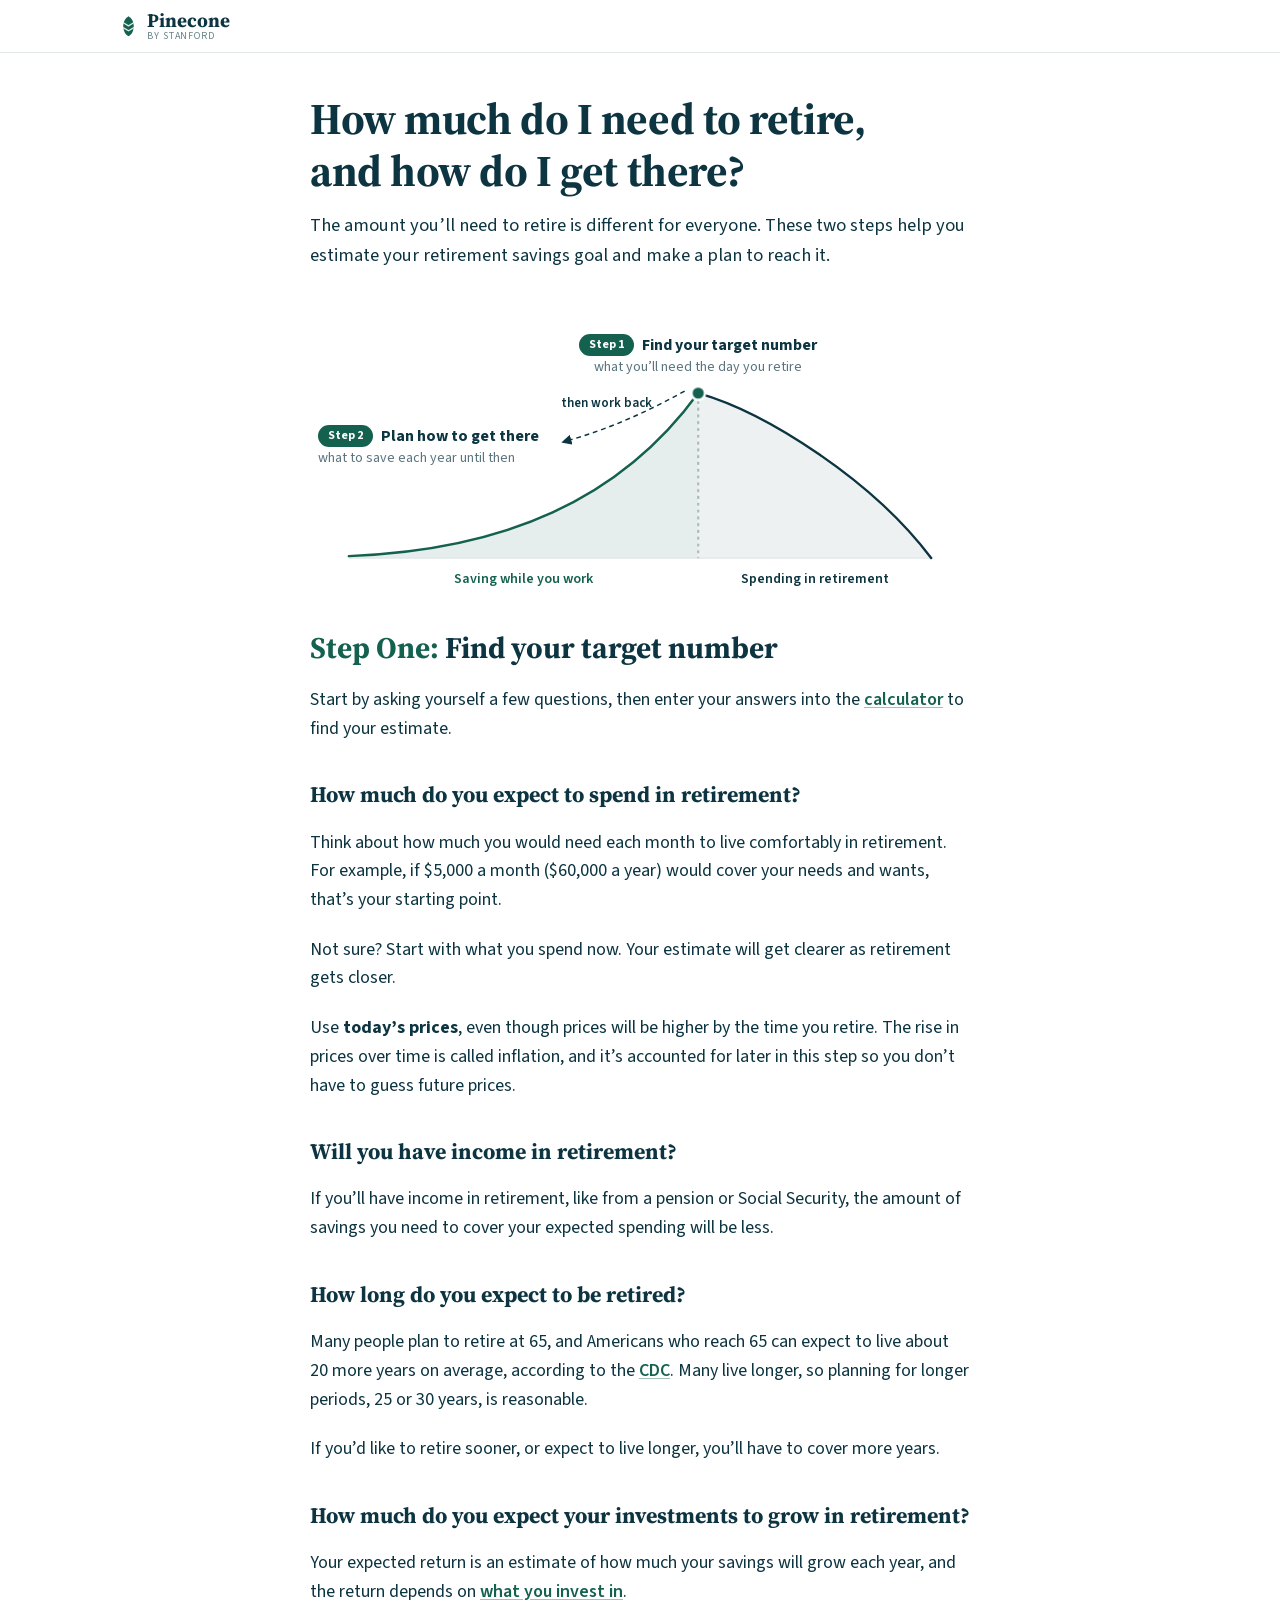
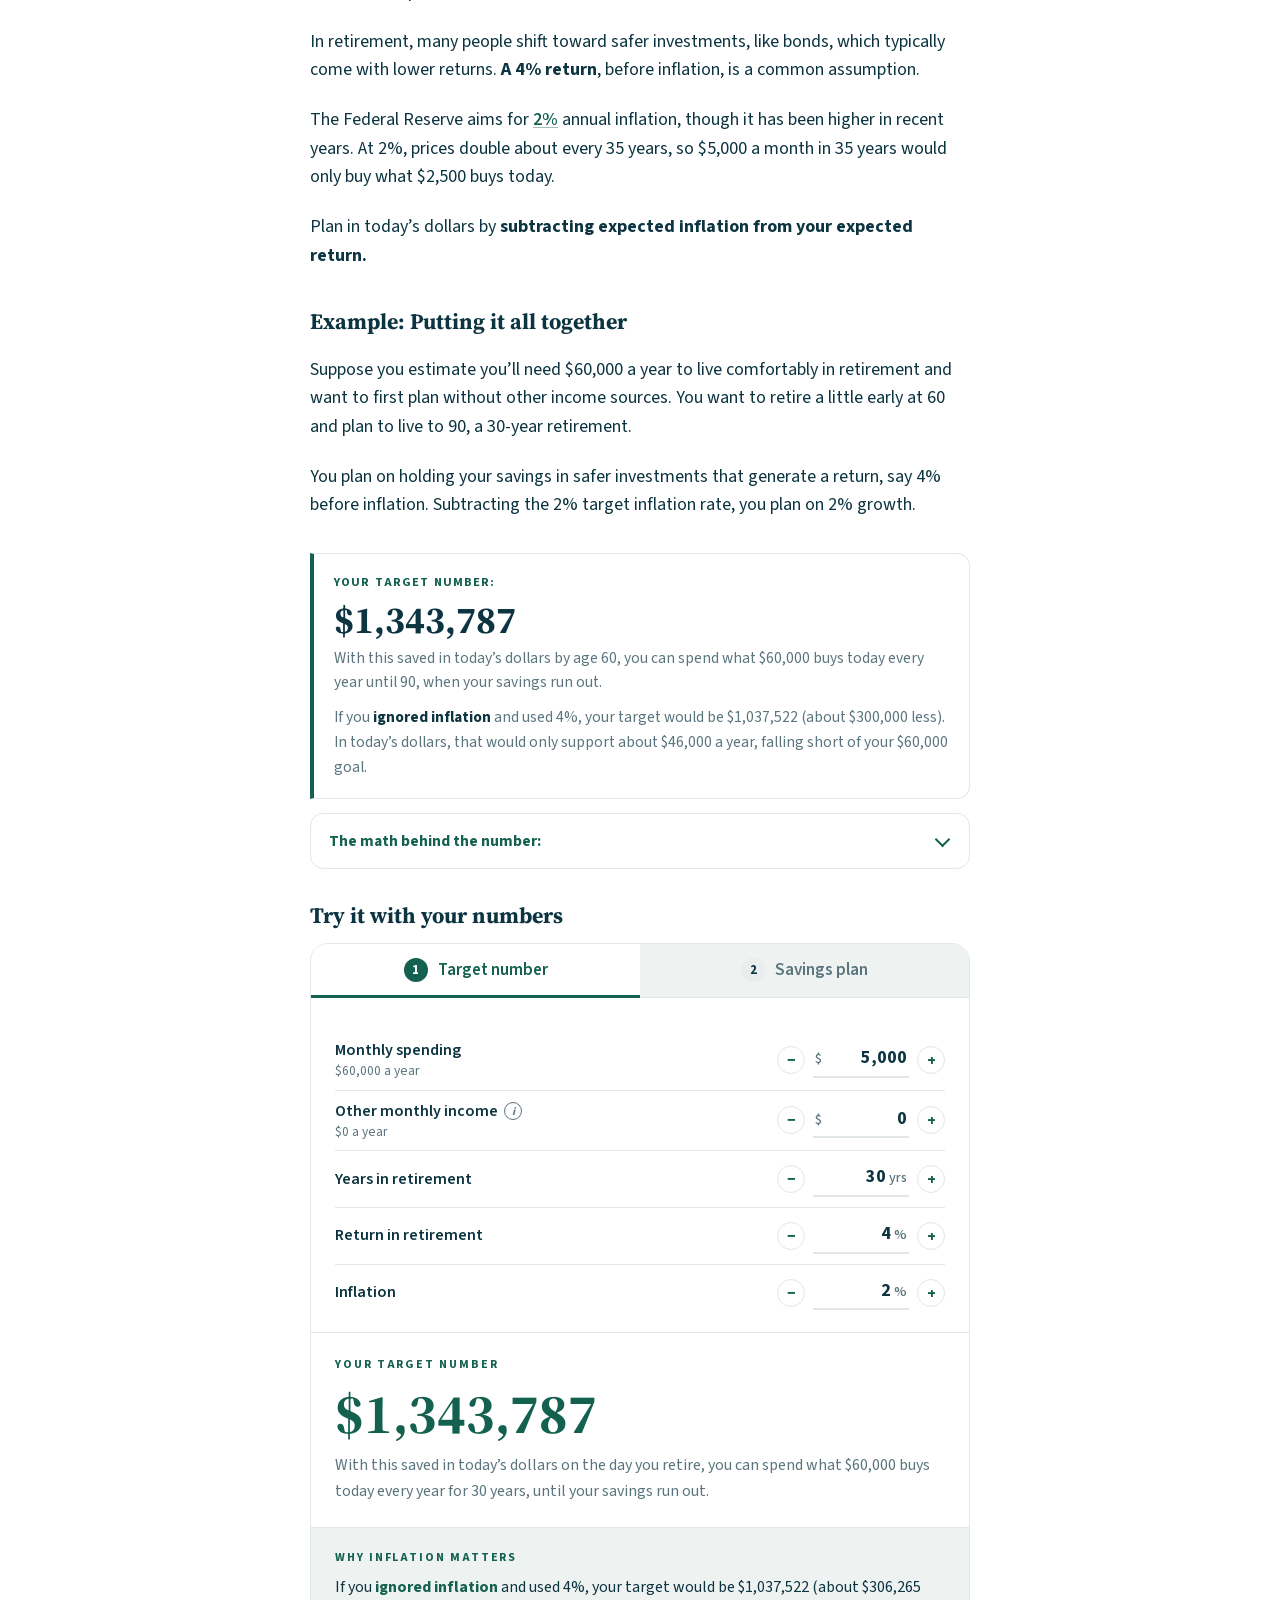
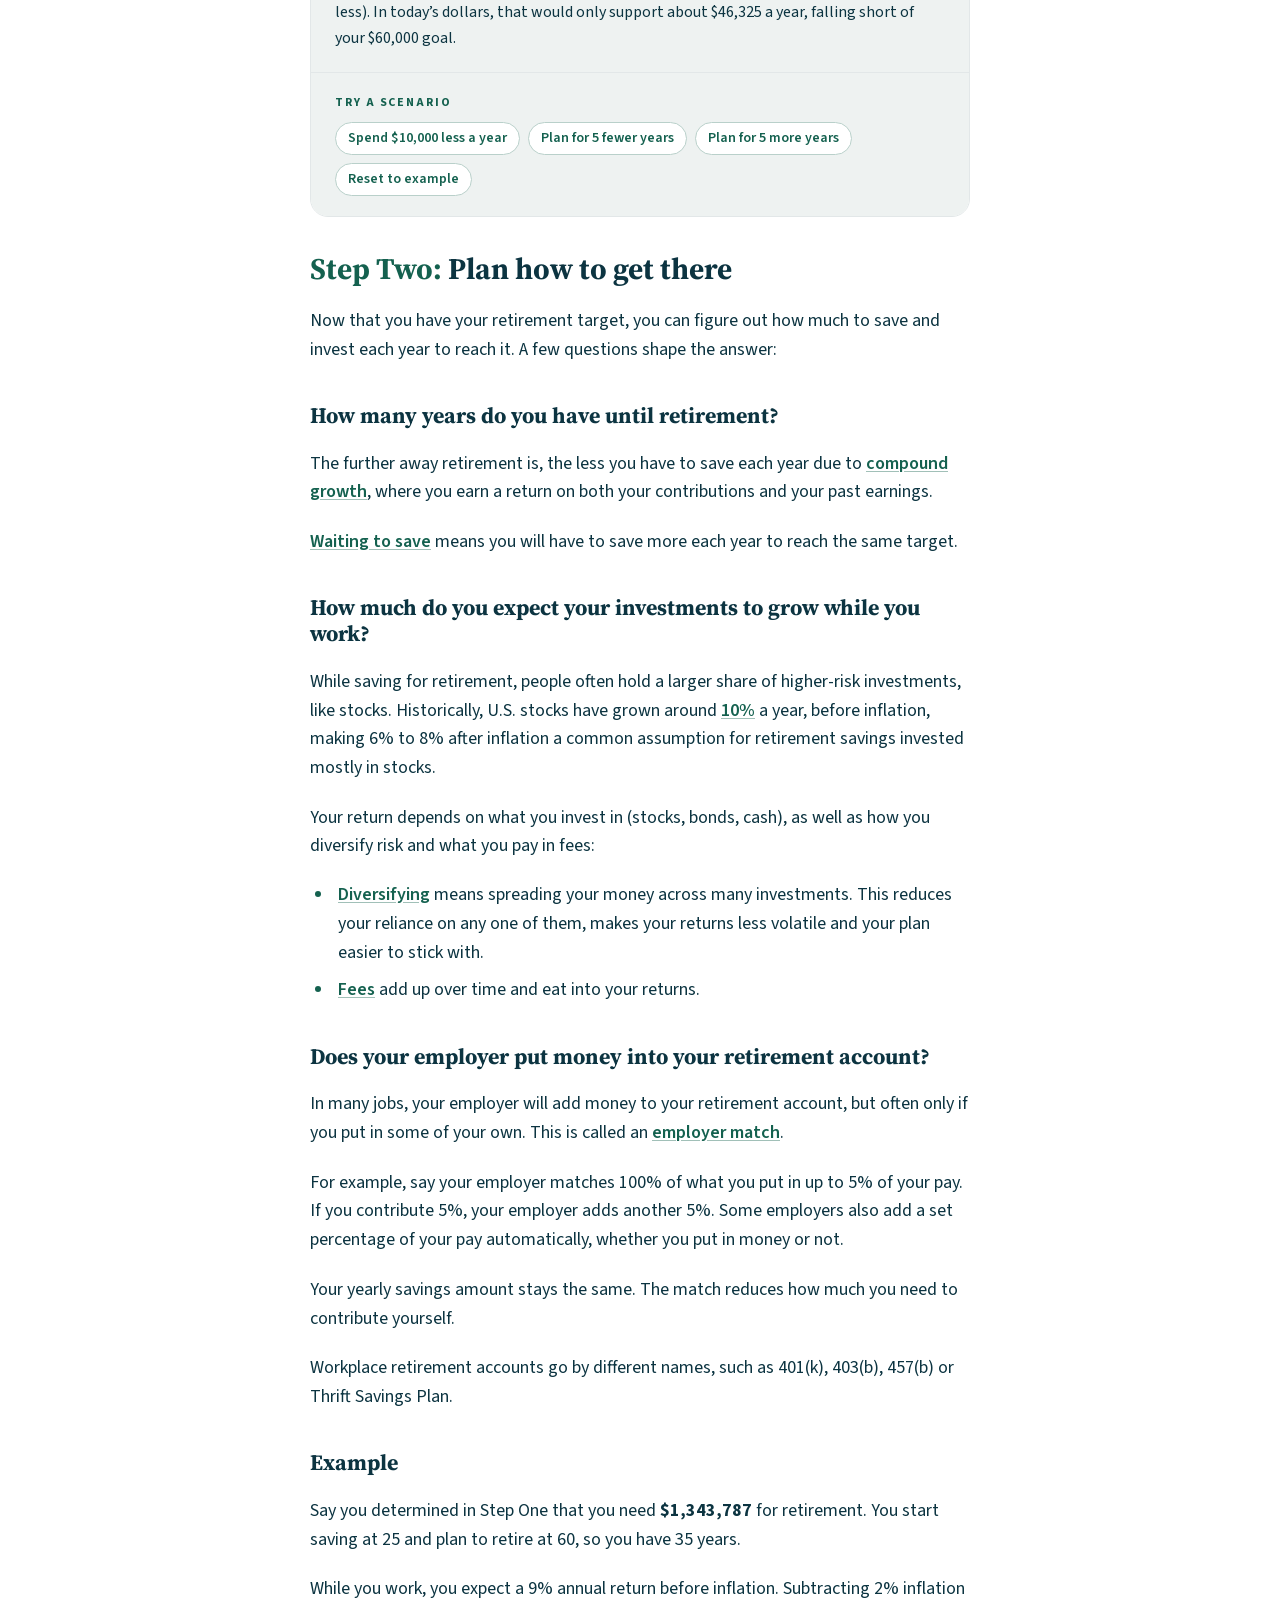
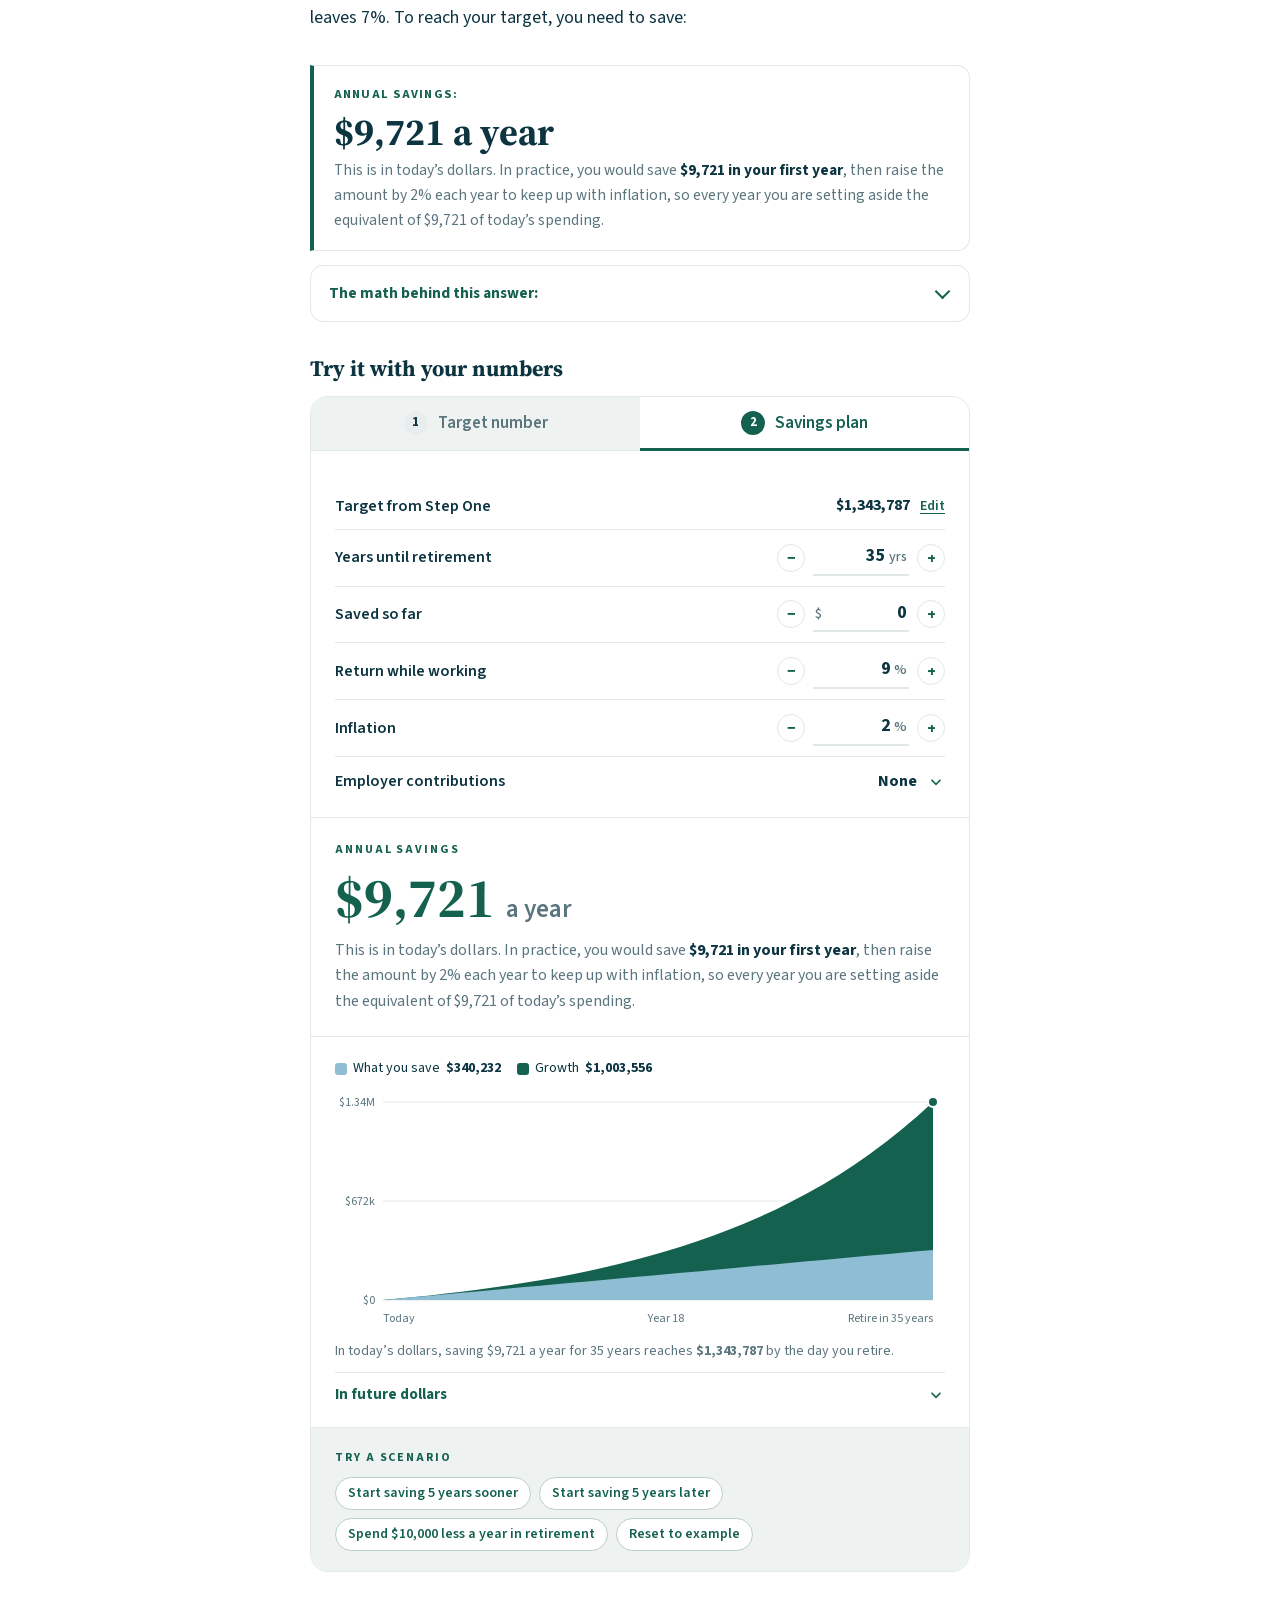
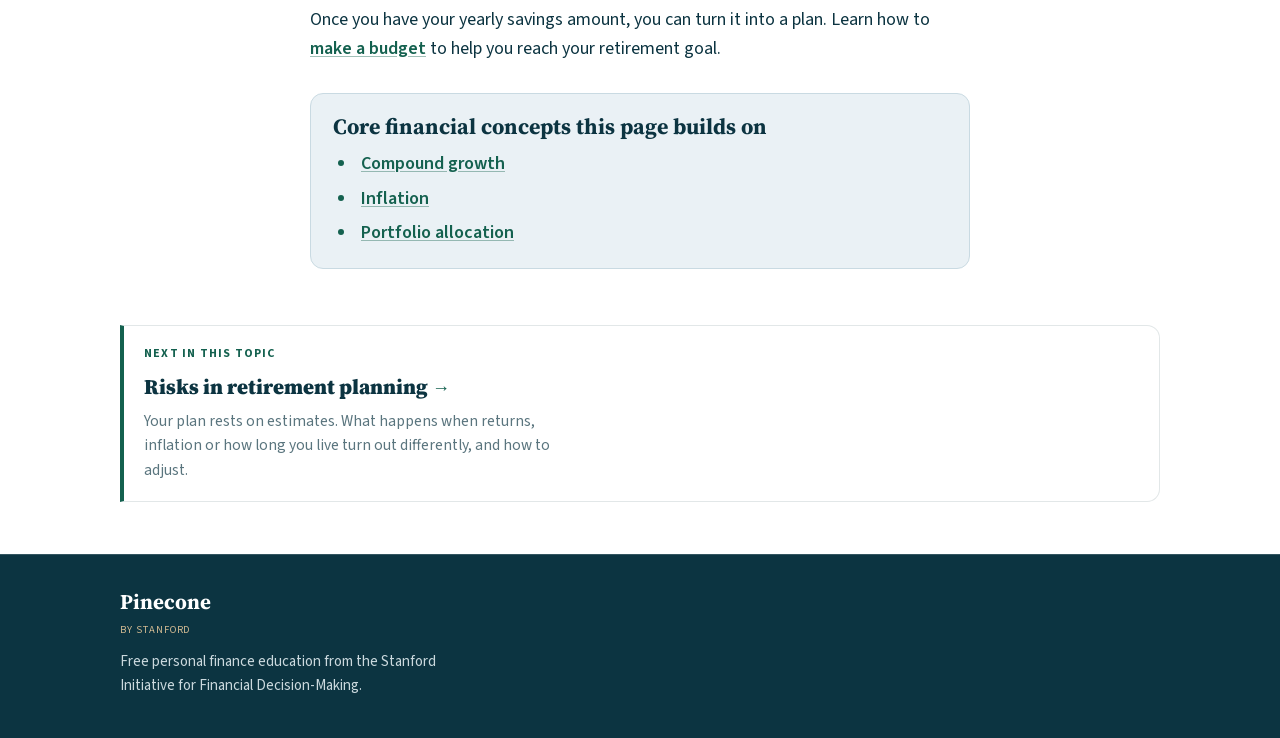
==== commit 7ca09e4f: "Add files via upload" ====
--- a/index.html
+++ b/index.html
@@ -41,8 +41,8 @@
 
       <div class="arthead" data-edit="article heading (v6)">
         <h1>How much do I need to retire, and how do I get there?</h1>
-        <p>The right amount is different for everyone. These two steps help you
-          find your number and plan how to reach it.</p>
+        <p>The amount you&rsquo;ll need to retire is different for everyone. These two steps help you
+          estimate your retirement savings goal and make a plan to reach it.</p>
       </div>
 
       <!-- v9: the journey diagram (from the Vercel version) is the step map.
@@ -126,8 +126,7 @@
 
         <p>Many people plan to retire at 65, and Americans who reach 65 can expect to
           live about 20 more years on average, according to the
-          <a href="https://www.cdc.gov/nchs/products/databriefs/db548.htm"
-          target="_blank" rel="noopener">CDC</a>. Many live longer, so planning
+          <a class="soon" title="Source link turned off for testing">CDC</a>. Many live longer, so planning
           for longer periods, 25 or 30 years, is reasonable.</p>
 
         <p>If you&rsquo;d like to retire sooner, or expect to live longer,
@@ -136,15 +135,14 @@
         <h3>How much do you expect your investments to grow in retirement?</h3>
 
         <p>Your expected return is an estimate of how much your savings will grow
-          each year, and it depends on <a class="soon" title="Page coming soon">what you invest in</a>.</p>
+          each year, and the return depends on <a class="soon" title="Page coming soon">what you invest in</a>.</p>
 
         <p>In retirement, many people shift toward safer investments, like bonds,
           which typically come with lower returns. <strong>A 4% return</strong>, before
           inflation, is a common assumption.</p>
 
         <p>The Federal Reserve aims for
-          <a href="https://www.federalreserve.gov/economy-at-a-glance-inflation-pce.htm"
-          target="_blank" rel="noopener">2%</a> annual inflation, though it has been higher
+          <a class="soon" title="Source link turned off for testing">2%</a> annual inflation, though it has been higher
           in recent years. At 2%, prices double about every 35 years, so $5,000 a
           month in 35 years would only buy what $2,500 buys today.</p>
 
@@ -179,7 +177,7 @@
           <div class="dbody">
             <div class="formula"><var>PV</var><span class="op">=</span><span class="frac"><span class="num"><var>C</var></span><span class="den"><var>r</var></span></span><span class="par">(</span>1<span class="op">&minus;</span><span class="frac"><span class="num">1</span><span class="den">(1+<var>r</var>)<sup><var>T</var></sup></span></span><span class="par">)</span></div>
             <ul>
-              <li><var>PV</var> = the retirement number (what we&rsquo;re solving for)</li>
+              <li><var>PV</var> = the retirement number (what you&rsquo;re solving for)</li>
               <li><var>C</var> = 60,000 (yearly retirement spending)</li>
               <li><var>r</var> = 0.02 (a 2% return after inflation)</li>
               <li><var>T</var> = 30 (years of retirement)</li>
@@ -306,8 +304,8 @@
       <article class="prose" data-edit="article body, continued (v6)">
         <h2 id="step-two"><span class="stepk">Step Two:</span> Plan how to get there</h2>
 
-        <p>Now that you have your retirement target, you can figure out an annual
-          amount to save and invest each year to reach it. A few questions shape
+        <p>Now that you have your retirement target, you can figure out how much to save
+          and invest each year to reach it. A few questions shape
           the answer:</p>
 
         <h3>How many years do you have until retirement?</h3>
@@ -324,8 +322,7 @@
         <p>While saving for retirement, people often hold a larger share of
           higher-risk investments, like stocks. Historically, U.S. stocks have
           grown around
-          <a href="https://pages.stern.nyu.edu/~adamodar/New_Home_Page/datafile/histretSP.html"
-          target="_blank" rel="noopener">10%</a> a year, before inflation, making
+          <a class="soon" title="Source link turned off for testing">10%</a> a year, before inflation, making
           6% to 8% after inflation a common assumption for retirement savings
           invested mostly in stocks.</p>
 
@@ -333,9 +330,8 @@
           as how you diversify risk and what you pay in fees:</p>
 
         <ul>
-          <li><a class="soon" title="Page coming soon">Diversifying</a>, spreading your money across many
-            investments, means one poor performer is less likely to derail your
-            plan.</li>
+          <li><a class="soon" title="Page coming soon">Diversifying</a> means spreading your money across many
+            investments. This reduces your reliance on any one of them, makes your returns less volatile and your plan easier to stick with.</li>
           <li><a class="soon" title="Page coming soon">Fees</a> add up over time and eat into your returns.</li>
         </ul>
 
@@ -350,7 +346,7 @@
           Some employers also add a set percentage of your pay automatically,
           whether you put in money or not.</p>
 
-        <p>Your yearly savings amount stays the same. The match simply reduces how
+        <p>Your yearly savings amount stays the same. The match reduces how
           much you need to contribute yourself.</p>
 
         <p>Workplace retirement accounts go by different names, such as 401(k),
@@ -380,7 +376,7 @@
             <div class="formula"><var>FV</var><span class="op">=</span><span class="frac"><span class="num"><var>C</var></span><span class="den"><var>r</var></span></span><span class="par">(</span><span class="grp">(1+<var>r</var>)<sup><var>T</var></sup></span><span class="op">&minus;</span>1<span class="par">)</span></div>
             <ul>
               <li><var>FV</var> = 1,343,787 (the retirement number from Step One)</li>
-              <li><var>C</var> = the yearly savings (what we&rsquo;re solving for)</li>
+              <li><var>C</var> = the yearly savings (what you&rsquo;re solving for)</li>
               <li><var>r</var> = 0.07 (a 7% return after inflation)</li>
               <li><var>T</var> = 35 (years until retirement)</li>
             </ul>
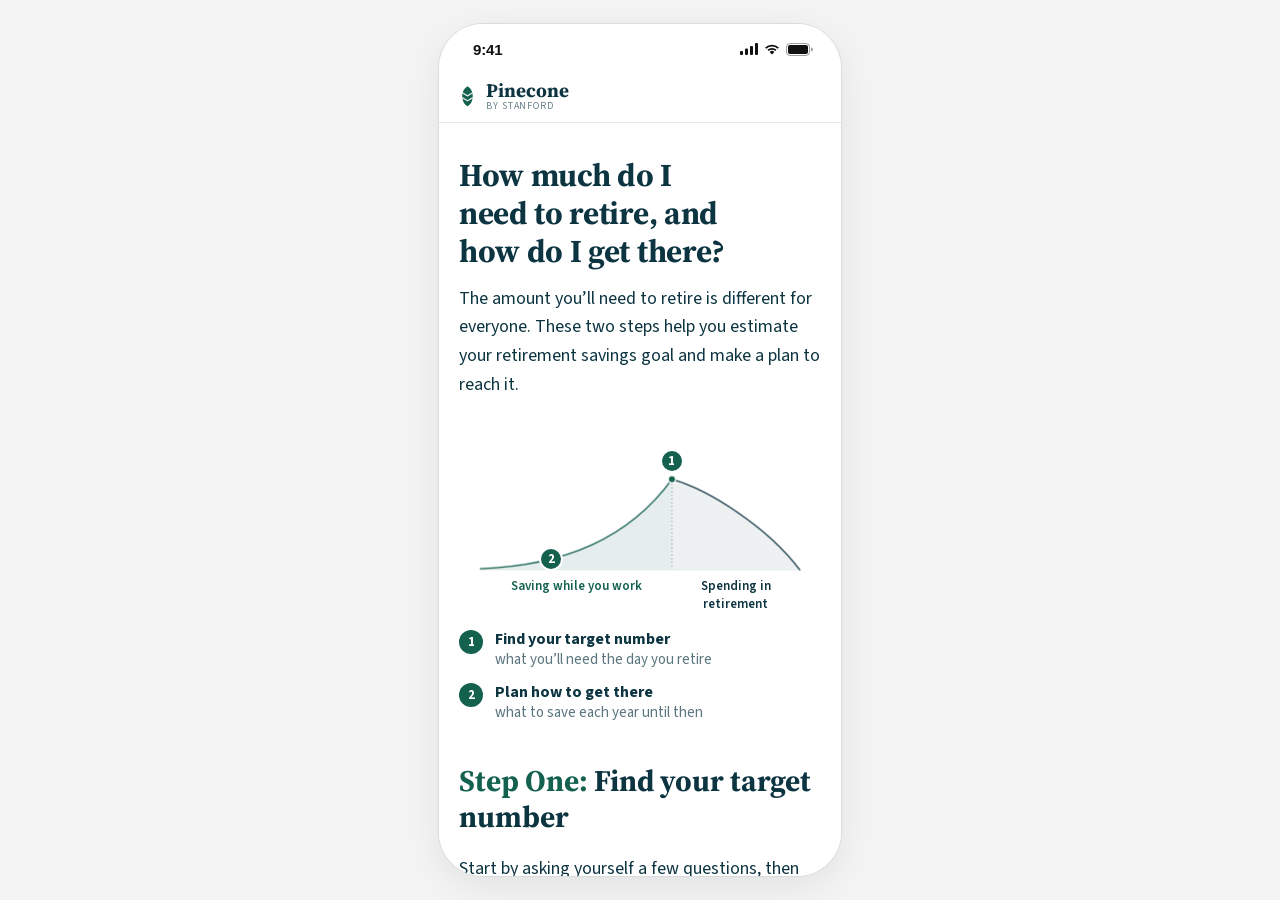
==== commit 9e3a651a: "Add files via upload" ====
--- a/index.html
+++ b/index.html
@@ -1,950 +1,62 @@
-<!DOCTYPE html>
+<!doctype html>
 <html lang="en">
 <head>
-<meta charset="UTF-8" />
-<meta name="viewport" content="width=device-width, initial-scale=1.0, viewport-fit=cover" />
+<meta charset="utf-8" />
+<meta name="viewport" content="width=device-width, initial-scale=1" />
 <meta name="robots" content="noindex, nofollow" />
-<meta name="description" content="Working out the total you are aiming at, reading
-  where you are against it, and turning the distance between the two into a yearly
-  amount." />
-<meta name="theme-color" content="#0D3B4F" />
-<title>How much do I need to retire, and how do I get there?</title>
-<link rel="preconnect" href="https://fonts.googleapis.com" />
-<link rel="preconnect" href="https://fonts.gstatic.com" crossorigin />
-<!-- v8: Source Serif 4 at 400-700 with optical sizing, as in the Vercel version -->
-<link href="https://fonts.googleapis.com/css2?family=Source+Serif+4:opsz,wght@8..60,400;8..60,600;8..60,700&display=swap" rel="stylesheet" />
-<link rel="stylesheet" href="styles.css?v=133" />
+<title>How much do I need to retire?</title>
+<style>
+  /* Phone frame for desktop user testing. The lesson loads in the iframe
+     at phone width (402px, an iPhone 16 Pro), so it shows its own mobile
+     layout. Same file for both prototypes: only lesson.html differs. */
+  :root { --bg: #f4f4f4; --edge: #d9dcdc; --ink: #111; }
+  * { box-sizing: border-box; }
+  html, body { margin: 0; height: 100%; background: var(--bg); }
+  body { display: flex; align-items: center; justify-content: center;
+    padding: 24px 16px; font-family: -apple-system, BlinkMacSystemFont, "Segoe UI", sans-serif; }
+  .phone { width: 402px; max-width: 100%; height: min(874px, calc(100vh - 48px));
+    display: flex; flex-direction: column; background: #fff; border-radius: 44px;
+    box-shadow: 0 0 0 1px var(--edge), 0 10px 40px rgba(0,0,0,.08);
+    overflow: hidden; }
+  .status { flex: 0 0 auto; height: 46px; display: flex; align-items: center;
+    justify-content: space-between; padding: 4px 28px 0 34px; background: #fff;
+    color: var(--ink); font-size: 15px; font-weight: 600; letter-spacing: -.01em; }
+  .icons { display: flex; align-items: center; gap: 6px; }
+  .icons svg { display: block; }
+  iframe { flex: 1 1 auto; width: 100%; border: 0; display: block; background: #fff; }
+  /* On a real phone or a narrow window, skip the frame and show the lesson full screen */
+  @media (max-width: 500px) {
+    body { padding: 0; }
+    .phone { width: 100%; height: 100vh; height: 100dvh; border: 0; border-radius: 0; box-shadow: none; }
+    .status { display: none; }
+  }
+</style>
 </head>
-<body class="vlook">
-
-<a class="skip" href="#read">Skip to the article</a>
-
-<header class="top">
-  <div class="bar">
-    <span class="brand">
-      <svg class="mark" viewBox="0 0 20 26" aria-hidden="true" focusable="false">
-        <path d="M10 1.5c4 2.6 6.2 6.6 6.2 11.2C16.2 19 13.6 23.3 10 25
-                 6.4 23.3 3.8 19 3.8 12.7 3.8 8.1 6 4.1 10 1.5Z" fill="currentColor"/>
-        <path d="M4.4 9.5 10 12.8l5.6-3.3M4.1 15.2 10 18.6l5.9-3.4"
-              fill="none" stroke="#fff" stroke-width="1.6" stroke-linecap="round"
-              stroke-linejoin="round" opacity=".85"/>
-      </svg>
-      <span class="name">Pinecone<small>by Stanford</small></span>
-    </span>
+<body>
+  <div class="phone">
+    <div class="status" aria-hidden="true">
+      <span>9:41</span>
+      <span class="icons">
+        <svg width="18" height="12" viewBox="0 0 18 12"><rect x="0" y="8" width="3" height="4" rx="1" fill="currentColor"/><rect x="5" y="5.5" width="3" height="6.5" rx="1" fill="currentColor"/><rect x="10" y="3" width="3" height="9" rx="1" fill="currentColor"/><rect x="15" y="0" width="3" height="12" rx="1" fill="currentColor"/></svg>
+        <svg width="16" height="12" viewBox="0 0 16 12"><path d="M8 11.5 5.6 9a3.4 3.4 0 0 1 4.8 0z" fill="currentColor"/><path d="M3.4 6.8a6.5 6.5 0 0 1 9.2 0l-1.3 1.3a4.7 4.7 0 0 0-6.6 0z" fill="currentColor"/><path d="M1.1 4.5a9.8 9.8 0 0 1 13.8 0l-1.3 1.3a8 8 0 0 0-11.2 0z" fill="currentColor"/></svg>
+        <svg width="27" height="13" viewBox="0 0 27 13"><rect x=".5" y=".5" width="23" height="12" rx="3.5" fill="none" stroke="currentColor" opacity=".4"/><rect x="2" y="2" width="20" height="9" rx="2" fill="currentColor"/><path d="M25 4.5v4a2 2 0 0 0 0-4z" fill="currentColor" opacity=".4"/></svg>
+      </span>
+    </div>
+    <iframe src="lesson.html" title="Lesson"></iframe>
   </div>
-</header>
-
-<main id="page">
-
-  <section class="artmain">
-    <div class="in">
-
-      <div class="arthead" data-edit="article heading (v6)">
-        <h1>How much do I need to retire, and how do I get there?</h1>
-        <p>The amount you&rsquo;ll need to retire is different for everyone. These two steps help you
-          estimate your retirement savings goal and make a plan to reach it.</p>
-      </div>
-
-      <!-- v9: the journey diagram (from the Vercel version) is the step map.
-           Savings rise, peak on the day you retire, then fall. Step 1 is the
-           peak; Step 2 works back from it. Outside every data-edit region. -->
-      <figure class="jy" aria-labelledby="jy-desc">
-        <p id="jy-desc" class="jy-sr">Your savings grow from today until you retire, peak on the day you retire, then shrink as you spend them in retirement. Step 1 finds the peak. Step 2 works backward from it to what you save each year.</p>
-        <div class="jy-plot">
-          <svg viewBox="0 0 680 280" aria-hidden="true" focusable="false">
-            <defs>
-              <marker id="jy-arrow" viewBox="0 0 10 10" refX="7" refY="5" markerWidth="7" markerHeight="7" orient="auto-start-reverse">
-                <path d="M0,0 L10,5 L0,10 z" fill="#0c3441" />
-              </marker>
-            </defs>
-            <path class="jy-aup jy-fade" d="M40,268 C200,262 320,210 400,100 L400,270 L40,270 Z" />
-            <path class="jy-adown jy-fade jy-d1" d="M400,100 C470,120 580,190 640,270 L400,270 Z" />
-            <line class="jy-base" x1="40" y1="270" x2="640" y2="270" />
-            <line class="jy-retire jy-fade jy-d1" x1="400" y1="108" x2="400" y2="270" />
-            <path class="jy-up jy-draw" pathLength="1" d="M40,268 C200,262 320,210 400,100" />
-            <path class="jy-down jy-draw jy-draw2" pathLength="1" d="M400,100 C470,120 580,190 640,270" />
-            <circle class="jy-fade jy-d1" cx="400" cy="100" r="7" fill="#14614f" stroke="#fff" stroke-width="2.5" />
-            <path class="jy-back jy-fade jy-d2" d="M386,98 C346,120 306,138 262,150" marker-end="url(#jy-arrow)" />
-          </svg>
-          <a class="jy-ann jy-ann1 jy-fade jy-d1" href="#step-one">
-            <span class="jy-row"><span class="stpill">Step 1</span><span class="jy-t">Find your target number</span></span>
-            <span class="jy-s">what you&rsquo;ll need the day you retire</span>
-          </a>
-          <span class="jy-backlab jy-fade jy-d2" aria-hidden="true">then work back</span>
-          <a class="jy-ann jy-ann2 jy-fade jy-d3" href="#step-two">
-            <span class="jy-row"><span class="stpill">Step 2</span><span class="jy-t">Plan how to get there</span></span>
-            <span class="jy-s">what to save each year until then</span>
-          </a>
-          <span class="jy-badge jy-b1 jy-fade jy-d1" aria-hidden="true">1</span>
-          <span class="jy-badge jy-b2 jy-fade jy-d3" aria-hidden="true">2</span>
-        </div>
-        <div class="jy-phases" aria-hidden="true">
-          <span>Saving while you work</span>
-          <span>Spending in retirement</span>
-        </div>
-        <ol class="jy-list">
-          <li><a href="#step-one"><span class="jy-n">1</span><span><span class="jy-t">Find your target number</span><span class="jy-s">what you&rsquo;ll need the day you retire</span></span></a></li>
-          <li><a href="#step-two"><span class="jy-n">2</span><span><span class="jy-t">Plan how to get there</span><span class="jy-s">what to save each year until then</span></span></a></li>
-        </ol>
-      </figure>
-
-      <!-- Empty on purpose: the copy is being written in the browser. Add a
-           nav.contents block above this once the h2s are settled, since the
-           contents list has to match the headings that actually exist.
-
-           A calculator belongs on this page more than anywhere else on the
-           site. Put it OUTSIDE this data-edit region: editor.js only touches
-           [data-edit], so an interactive sitting outside one can use plain
-           inputs and plain JS. -->
-      <article class="prose" id="read" data-edit="article body (v6)">
-        <h2 id="step-one"><span class="stepk">Step One:</span> Find your target number</h2>
-
-        <p>Start by asking yourself a few questions, then enter your answers into
-          the <a href="#a-calculator">calculator</a> to find your estimate.</p>
-
-        <h3>How much do you expect to spend in retirement?</h3>
-
-        <p>Think about how much you would need each month to live comfortably in
-          retirement. For example, if $5,000 a month ($60,000 a year) would cover
-          your needs and wants, that&rsquo;s your starting point.</p>
-
-        <p>Not sure? Start with what you spend now. Your estimate will get clearer
-          as retirement gets closer.</p>
-
-        <p>Use <strong>today&rsquo;s prices</strong>, even though prices will be
-          higher by the time you retire. The rise in prices over time is called
-          inflation, and it&rsquo;s accounted for later in this step so you
-          don&rsquo;t have to guess future prices.</p>
-
-        <h3>Will you have income in retirement?</h3>
-
-        <p>If you&rsquo;ll have income in retirement, like from a pension or
-          Social Security, the amount of savings you need to cover your expected
-          spending will be less.</p>
-
-        <h3>How long do you expect to be retired?</h3>
-
-        <p>Many people plan to retire at 65, and Americans who reach 65 can expect to
-          live about 20 more years on average, according to the
-          <a class="soon" title="Source link turned off for testing">CDC</a>. Many live longer, so planning
-          for longer periods, 25 or 30 years, is reasonable.</p>
-
-        <p>If you&rsquo;d like to retire sooner, or expect to live longer,
-          you&rsquo;ll have to cover more years.</p>
-
-        <h3>How much do you expect your investments to grow in retirement?</h3>
-
-        <p>Your expected return is an estimate of how much your savings will grow
-          each year, and the return depends on <a class="soon" title="Page coming soon">what you invest in</a>.</p>
-
-        <p>In retirement, many people shift toward safer investments, like bonds,
-          which typically come with lower returns. <strong>A 4% return</strong>, before
-          inflation, is a common assumption.</p>
-
-        <p>The Federal Reserve aims for
-          <a class="soon" title="Source link turned off for testing">2%</a> annual inflation, though it has been higher
-          in recent years. At 2%, prices double about every 35 years, so $5,000 a
-          month in 35 years would only buy what $2,500 buys today.</p>
-
-        <p>Plan in today&rsquo;s dollars by <strong>subtracting expected inflation
-          from your expected return.</strong></p>
-
-        <h3>Example: Putting it all together</h3>
-
-        <p>Suppose you estimate you&rsquo;ll need $60,000 a year to live
-          comfortably in retirement and want to first plan without other income
-          sources. You want to retire a little early at 60 and
-          plan to live to 90, a 30-year retirement.</p>
-
-        <p>You plan on holding your savings in safer investments that generate a
-          return, say 4% before inflation. Subtracting the 2% target inflation
-          rate, you plan on 2% growth.</p>
-
-        <div class="keynum">
-          <span class="ctitle">Your target number:</span>
-          <span class="kfig">$1,343,787</span>
-          <span class="klabel">With this saved in today&rsquo;s dollars by age 60,
-            you can spend what $60,000 buys today every year until 90, when your
-            savings run out.</span>
-          <span class="klabel">If you <strong>ignored inflation</strong> and used
-            4%, your target would be $1,037,522 (about $300,000 less). In
-            today&rsquo;s dollars, that would only support about $46,000 a year,
-            falling short of your $60,000 goal.</span>
-        </div>
-
-        <details class="math">
-          <summary>The math behind the number:</summary>
-          <div class="dbody">
-            <div class="formula"><var>PV</var><span class="op">=</span><span class="frac"><span class="num"><var>C</var></span><span class="den"><var>r</var></span></span><span class="par">(</span>1<span class="op">&minus;</span><span class="frac"><span class="num">1</span><span class="den">(1+<var>r</var>)<sup><var>T</var></sup></span></span><span class="par">)</span></div>
-            <ul>
-              <li><var>PV</var> = the retirement number (what you&rsquo;re solving for)</li>
-              <li><var>C</var> = 60,000 (yearly retirement spending)</li>
-              <li><var>r</var> = 0.02 (a 2% return after inflation)</li>
-              <li><var>T</var> = 30 (years of retirement)</li>
-            </ul>
-            <p class="mstep">With the numbers filled in:</p>
-            <div class="formula"><var>PV</var><span class="op">=</span><span class="frac"><span class="num">60,000</span><span class="den">0.02</span></span><span class="par">(</span>1<span class="op">&minus;</span><span class="frac"><span class="num">1</span><span class="den">(1.02)<sup>30</sup></span></span><span class="par">)</span></div>
-            <ol class="msteps">
-              <li>60,000 &divide; 0.02 = 3,000,000</li>
-              <li>(1.02)<sup>30</sup> = 1.811362, and 1 &divide; 1.811362 = 0.552071</li>
-              <li>1 &minus; 0.552071 = 0.447929</li>
-              <li>3,000,000 &times; 0.447929 = <strong>$1,343,787</strong></li>
-            </ol>
-          </div>
-        </details>
-
-      </article>
-
-      <!-- v10: the calculator, matched to the Vercel version. The same calculator
-           appears twice, each with Step One / Step Two tabs: this copy opens on
-           Step One, the copy after Step Two opens on Step Two. Both share one set
-           of answers. They sit OUTSIDE every data-edit region, so editor.js never
-           touches their inputs. -->
-      <section class="vc" id="a-calculator" aria-labelledby="a-vc-h">
-        <h2 class="vc-h" id="a-vc-h">Try it with your numbers</h2>
-        <div class="vc-card">
-          <div class="vc-tabs" role="tablist" aria-label="Calculator steps">
-            <button type="button" class="vc-tab" role="tab" id="a-vc-t1" aria-controls="a-vc-p1" aria-selected="true" tabindex="0"><span class="vc-tn" aria-hidden="true">1</span>Target number</button>
-            <button type="button" class="vc-tab" role="tab" id="a-vc-t2" aria-controls="a-vc-p2" aria-selected="false" tabindex="-1"><span class="vc-tn" aria-hidden="true">2</span>Savings plan</button>
-          </div>
-          <div class="vc-panel" role="tabpanel" id="a-vc-p1" aria-labelledby="a-vc-t1">
-          <div class="vc-recap">
-            <div class="vc-rows">
-              <div class="vc-row"><span class="vc-lab"><label for="a-vc-monthly">Monthly spending</label><span class="vc-yr" data-out="spendYr"></span></span><div class="vc-step"><button type="button" data-step="monthly" data-by="-250" aria-label="Decrease monthly spending">&minus;</button><span class="vc-field"><span class="vc-unit">$</span><input id="a-vc-monthly" data-bind="monthly" data-type="money" inputmode="numeric" maxlength="7" /></span><button type="button" data-step="monthly" data-by="250" aria-label="Increase monthly spending">+</button></div></div>
-              <div class="vc-row"><span class="vc-lab"><span class="vc-ltip"><label for="a-vc-other">Other monthly income</label><span class="vc-tipw"><button type="button" class="vc-tipb" aria-label="What counts as other monthly income?" aria-describedby="a-vc-tip-other" aria-expanded="false">i</button><span class="vc-tipbub" role="tooltip" id="a-vc-tip-other">Income you expect to get each month in retirement, from sources like a pension or Social Security.</span></span></span><span class="vc-yr" data-out="otherYr"></span></span><div class="vc-step"><button type="button" data-step="other" data-by="-250" aria-label="Decrease other income">&minus;</button><span class="vc-field"><span class="vc-unit">$</span><input id="a-vc-other" data-bind="other" data-type="money" inputmode="numeric" maxlength="7" /></span><button type="button" data-step="other" data-by="250" aria-label="Increase other income">+</button></div></div>
-              <div class="vc-row"><label for="a-vc-years">Years in retirement</label><div class="vc-step"><button type="button" data-step="years" data-by="-1" aria-label="Fewer years">&minus;</button><span class="vc-field"><input id="a-vc-years" data-bind="years" data-type="int" inputmode="numeric" maxlength="2" /><span class="vc-unit">yrs</span></span><button type="button" data-step="years" data-by="1" aria-label="More years">+</button></div></div>
-              <div class="vc-row"><label for="a-vc-ret">Return in retirement</label><div class="vc-step"><button type="button" data-step="retReturn" data-by="-0.5" aria-label="Lower return">&minus;</button><span class="vc-field"><input id="a-vc-ret" data-bind="retReturn" data-type="pct" inputmode="decimal" maxlength="5" /><span class="vc-unit">%</span></span><button type="button" data-step="retReturn" data-by="0.5" aria-label="Higher return">+</button></div></div>
-              <div class="vc-row"><label for="a-vc-infl1">Inflation</label><div class="vc-step"><button type="button" data-step="inflation" data-by="-0.5" aria-label="Lower inflation">&minus;</button><span class="vc-field"><input id="a-vc-infl1" data-bind="inflation" data-type="pct" inputmode="decimal" maxlength="5" /><span class="vc-unit">%</span></span><button type="button" data-step="inflation" data-by="0.5" aria-label="Higher inflation">+</button></div></div>
-            </div>
-          </div>
-          <div class="vc-top" aria-live="polite">
-            <span class="vc-eye">Your target number</span>
-            <div class="vc-big" data-tween="target"></div>
-            <p data-out="targetLine"></p>
-          </div>
-          <div class="vc-compare" data-needs-compare>
-            <span class="vc-eye">Why inflation matters</span>
-            <p data-out="compareLine"></p>
-          </div>
-          <div class="vc-sec vc-scen">
-            <span class="vc-eye">Try a scenario</span>
-            <div class="vc-chips">
-              <button type="button" class="vc-chip" data-scen="less">Spend $10,000 less a year</button>
-              <button type="button" class="vc-chip" data-scen="fewer">Plan for 5 fewer years</button>
-              <button type="button" class="vc-chip" data-scen="more">Plan for 5 more years</button>
-              <button type="button" class="vc-chip" data-scen="reset">Reset to example</button>
-            </div>
-          </div>
-        </div>
-          <div class="vc-panel" role="tabpanel" id="a-vc-p2" aria-labelledby="a-vc-t2" hidden>
-          <div class="vc-recap">
-            <div class="vc-rows">
-              <div class="vc-row"><span class="vc-label">Target from Step One</span><span class="vc-val"><b class="num" data-out="targetTxt"></b> <a href="#a-vc-p1" class="vc-edit">Edit</a></span></div>
-              <div class="vc-row"><label for="a-vc-ytr">Years until retirement</label><div class="vc-step"><button type="button" data-step="ytr" data-by="-1" aria-label="Fewer years until retirement">&minus;</button><span class="vc-field"><input id="a-vc-ytr" data-bind="ytr" data-type="int" inputmode="numeric" maxlength="2" /><span class="vc-unit">yrs</span></span><button type="button" data-step="ytr" data-by="1" aria-label="More years until retirement">+</button></div></div>
-              <div class="vc-row"><label for="a-vc-saved">Saved so far</label><div class="vc-step"><button type="button" data-step="saved" data-by="-5000" aria-label="Decrease savings so far">&minus;</button><span class="vc-field"><span class="vc-unit">$</span><input id="a-vc-saved" data-bind="saved" data-type="money" inputmode="numeric" maxlength="11" /></span><button type="button" data-step="saved" data-by="5000" aria-label="Increase savings so far">+</button></div></div>
-              <div class="vc-row"><label for="a-vc-work">Return while working</label><div class="vc-step"><button type="button" data-step="workReturn" data-by="-0.5" aria-label="Lower return while working">&minus;</button><span class="vc-field"><input id="a-vc-work" data-bind="workReturn" data-type="pct" inputmode="decimal" maxlength="5" /><span class="vc-unit">%</span></span><button type="button" data-step="workReturn" data-by="0.5" aria-label="Higher return while working">+</button></div></div>
-              <div class="vc-row"><label for="a-vc-infl2">Inflation</label><div class="vc-step"><button type="button" data-step="inflation" data-by="-0.5" aria-label="Lower inflation">&minus;</button><span class="vc-field"><input id="a-vc-infl2" data-bind="inflation" data-type="pct" inputmode="decimal" maxlength="5" /><span class="vc-unit">%</span></span><button type="button" data-step="inflation" data-by="0.5" aria-label="Higher inflation">+</button></div></div>
-              <details class="vc-acc">
-                <summary><span class="vc-label">Employer contributions</span><span class="vc-val"><b class="num" data-out="empRow"></b><svg width="18" height="18" viewBox="0 0 24 24" fill="none" stroke="currentColor" stroke-width="2.2" aria-hidden="true"><path d="m6 9 6 6 6-6"/></svg></span></summary>
-                <div class="vc-accb">
-                  <div class="vc-chips" role="group" aria-label="What your employer puts in">
-                    <button type="button" class="vc-chip" data-kind="hasMatch" aria-pressed="false">A match on what I put in</button>
-                    <button type="button" class="vc-chip" data-kind="hasAuto" aria-pressed="false">A set % of my pay</button>
-                  </div>
-                  <div class="vc-row acc-salary" hidden><label for="a-vc-salary">Yearly pay</label><div class="vc-step"><button type="button" data-step="salary" data-by="-5000" aria-label="Decrease yearly pay">&minus;</button><span class="vc-field"><span class="vc-unit">$</span><input id="a-vc-salary" data-bind="salary" data-type="money" inputmode="numeric" maxlength="10" /></span><button type="button" data-step="salary" data-by="5000" aria-label="Increase yearly pay">+</button></div></div>
-                  <div class="vc-row acc-match" hidden><label for="a-vc-mpct">Match rate</label><div class="vc-step"><button type="button" data-step="matchPct" data-by="-25" aria-label="Lower match rate">&minus;</button><span class="vc-field"><input id="a-vc-mpct" data-bind="matchPct" data-type="pct" inputmode="decimal" maxlength="5" /><span class="vc-unit">%</span></span><button type="button" data-step="matchPct" data-by="25" aria-label="Higher match rate">+</button></div></div>
-                  <div class="vc-row acc-match" hidden><label for="a-vc-mcap">Matched up to</label><div class="vc-step"><button type="button" data-step="matchCap" data-by="-1" aria-label="Lower match limit">&minus;</button><span class="vc-field"><input id="a-vc-mcap" data-bind="matchCap" data-type="pct" inputmode="decimal" maxlength="5" /><span class="vc-unit">% of pay</span></span><button type="button" data-step="matchCap" data-by="1" aria-label="Higher match limit">+</button></div></div>
-                  <div class="vc-row acc-tier2" hidden><label for="a-vc-t2pct">Then matches</label><div class="vc-step"><button type="button" data-step="tier2Pct" data-by="-25" aria-label="Lower second match rate">&minus;</button><span class="vc-field"><input id="a-vc-t2pct" data-bind="tier2Pct" data-type="pct" inputmode="decimal" maxlength="5" /><span class="vc-unit">%</span></span><button type="button" data-step="tier2Pct" data-by="25" aria-label="Higher second match rate">+</button></div></div>
-                  <div class="vc-row acc-tier2" hidden><label for="a-vc-t2cap">Of the next</label><div class="vc-step"><button type="button" data-step="tier2Cap" data-by="-1" aria-label="Lower second match limit">&minus;</button><span class="vc-field"><input id="a-vc-t2cap" data-bind="tier2Cap" data-type="pct" inputmode="decimal" maxlength="5" /><span class="vc-unit">% of pay</span></span><button type="button" data-step="tier2Cap" data-by="1" aria-label="Higher second match limit">+</button></div></div>
-                  <div class="vc-presets vc-accp acc-match" role="group" aria-labelledby="a-vc-plan-q" hidden>
-                    <span class="vc-plabel" id="a-vc-plan-q">Common setups:</span>
-                    <button type="button" class="vc-preset" data-plan="100,6" aria-pressed="false">100% up to 6%</button>
-                    <button type="button" class="vc-preset" data-plan="50,6" aria-pressed="false">50% up to 6%</button>
-                    <button type="button" class="vc-preset" data-plan="100,4" aria-pressed="false">100% up to 4%</button>
-                    <button type="button" class="vc-preset" data-plan="100,3,50,2" aria-pressed="false">100% of 3%, then 50% of 2%</button>
-                    <button type="button" class="vc-preset vc-padd vc-tier2" aria-expanded="false"><span>+ Add a second level</span></button>
-                  </div>
-                  <div class="vc-row acc-auto" hidden><label for="a-vc-auto">Automatic contribution</label><div class="vc-step"><button type="button" data-step="autoPct" data-by="-1" aria-label="Lower automatic contribution">&minus;</button><span class="vc-field"><input id="a-vc-auto" data-bind="autoPct" data-type="pct" inputmode="decimal" maxlength="5" /><span class="vc-unit">% of pay</span></span><button type="button" data-step="autoPct" data-by="1" aria-label="Higher automatic contribution">+</button></div></div>
-                </div>
-              </details>
-            </div>
-          </div>
-          <div class="vc-top" aria-live="polite">
-            <span class="vc-eye">Annual savings</span>
-            <div class="vc-big"><span data-tween="annual"></span> <small>a year</small></div>
-            <p data-out="annualLine"></p>
-          </div>
-          <div class="vc-compare" data-needs-match>
-            <span class="vc-eye">Where your savings come from</span>
-            <div class="vc-split" data-out="splitHtml"></div>
-            <div class="vc-notes" data-out="empNotes"></div>
-          </div>
-          <div class="vc-sec vc-chart">
-            <div class="vc-legend"></div>
-            <svg class="vc-svg" viewBox="0 0 600 240" role="img" aria-label="How your savings grow until you retire"></svg>
-            <p class="vc-cnote" data-out="chartNote"></p>
-            <details class="vc-future">
-              <summary>In future dollars <svg width="18" height="18" viewBox="0 0 24 24" fill="none" stroke="currentColor" stroke-width="2.2" aria-hidden="true"><path d="m6 9 6 6 6-6"/></svg></summary>
-              <div class="vc-fbody"></div>
-            </details>
-          </div>
-          <div class="vc-sec vc-scen">
-            <span class="vc-eye">Try a scenario</span>
-            <div class="vc-chips">
-              <button type="button" class="vc-chip" data-scen="sooner">Start saving 5 years sooner</button>
-              <button type="button" class="vc-chip" data-scen="later">Start saving 5 years later</button>
-              <button type="button" class="vc-chip" data-scen="less">Spend $10,000 less a year in retirement</button>
-              <button type="button" class="vc-chip" data-scen="reset">Reset to example</button>
-            </div>
-          </div>
-        </div>
-        </div>
-      </section>
-
-      <article class="prose" data-edit="article body, continued (v6)">
-        <h2 id="step-two"><span class="stepk">Step Two:</span> Plan how to get there</h2>
-
-        <p>Now that you have your retirement target, you can figure out how much to save
-          and invest each year to reach it. A few questions shape
-          the answer:</p>
-
-        <h3>How many years do you have until retirement?</h3>
-
-        <p>The further away retirement is, the less you have to save each year due
-          to <a class="soon" title="Page coming soon">compound growth</a>, where you earn a
-          return on both your contributions and your past earnings.</p>
-
-        <p><a class="soon" title="Page coming soon">Waiting to save</a> means you will have to save more each
-          year to reach the same target.</p>
-
-        <h3>How much do you expect your investments to grow while you work?</h3>
-
-        <p>While saving for retirement, people often hold a larger share of
-          higher-risk investments, like stocks. Historically, U.S. stocks have
-          grown around
-          <a class="soon" title="Source link turned off for testing">10%</a> a year, before inflation, making
-          6% to 8% after inflation a common assumption for retirement savings
-          invested mostly in stocks.</p>
-
-        <p>Your return depends on what you invest in (stocks, bonds, cash), as well
-          as how you diversify risk and what you pay in fees:</p>
-
-        <ul>
-          <li><a class="soon" title="Page coming soon">Diversifying</a> means spreading your money across many
-            investments. This reduces your reliance on any one of them, makes your returns less volatile and your plan easier to stick with.</li>
-          <li><a class="soon" title="Page coming soon">Fees</a> add up over time and eat into your returns.</li>
-        </ul>
-
-        <h3>Does your employer put money into your retirement account?</h3>
-
-        <p>In many jobs, your employer will add money to your retirement account,
-          but often only if you put in some of your own. This is called an
-          <a class="soon" title="Page coming soon">employer match</a>.</p>
-
-        <p>For example, say your employer matches 100% of what you put in up to
-          5% of your pay. If you contribute 5%, your employer adds another 5%.
-          Some employers also add a set percentage of your pay automatically,
-          whether you put in money or not.</p>
-
-        <p>Your yearly savings amount stays the same. The match reduces how
-          much you need to contribute yourself.</p>
-
-        <p>Workplace retirement accounts go by different names, such as 401(k),
-          403(b), 457(b) or Thrift Savings Plan.</p>
-
-        <h3>Example</h3>
-
-        <p>Say you determined in Step One that you need <strong>$1,343,787</strong>
-          for retirement. You start saving at 25 and plan to retire at 60, so you have 35 years.</p>
-
-        <p>While you work, you expect a 9% annual return before inflation.
-          Subtracting 2% inflation leaves 7%. To reach your target, you need to
-          save:</p>
-
-        <div class="keynum">
-          <span class="ctitle">Annual savings:</span>
-          <span class="kfig">$9,721 a year</span>
-          <span class="klabel">This is in today&rsquo;s dollars. In practice, you
-            would save <strong>$9,721 in your first year</strong>, then raise the
-            amount by 2% each year to keep up with inflation, so every year you are
-            setting aside the equivalent of $9,721 of today&rsquo;s spending.</span>
-        </div>
-
-        <details class="math">
-          <summary>The math behind this answer:</summary>
-          <div class="dbody">
-            <div class="formula"><var>FV</var><span class="op">=</span><span class="frac"><span class="num"><var>C</var></span><span class="den"><var>r</var></span></span><span class="par">(</span><span class="grp">(1+<var>r</var>)<sup><var>T</var></sup></span><span class="op">&minus;</span>1<span class="par">)</span></div>
-            <ul>
-              <li><var>FV</var> = 1,343,787 (the retirement number from Step One)</li>
-              <li><var>C</var> = the yearly savings (what you&rsquo;re solving for)</li>
-              <li><var>r</var> = 0.07 (a 7% return after inflation)</li>
-              <li><var>T</var> = 35 (years until retirement)</li>
-            </ul>
-            <p class="mstep">With the numbers filled in:</p>
-            <div class="formula">1,343,787<span class="op">=</span><span class="frac"><span class="num"><var>C</var></span><span class="den">0.07</span></span><span class="par">(</span><span class="grp">(1.07)<sup>35</sup></span><span class="op">&minus;</span>1<span class="par">)</span></div>
-            <ol class="msteps">
-              <li>(1.07)<sup>35</sup> = 10.676581, and 10.676581 &minus; 1 = 9.676581</li>
-              <li>1,343,787 &times; 0.07 = 94,065.09</li>
-              <li>94,065.09 &divide; 9.676581 = <strong>$9,721</strong></li>
-            </ol>
-          </div>
-        </details>
-
-      </article>
-
-      <section class="vc" id="calculator" aria-labelledby="b-vc-h">
-        <h2 class="vc-h" id="b-vc-h">Try it with your numbers</h2>
-        <div class="vc-card">
-          <div class="vc-tabs" role="tablist" aria-label="Calculator steps">
-            <button type="button" class="vc-tab" role="tab" id="b-vc-t1" aria-controls="b-vc-p1" aria-selected="false" tabindex="-1"><span class="vc-tn" aria-hidden="true">1</span>Target number</button>
-            <button type="button" class="vc-tab" role="tab" id="b-vc-t2" aria-controls="b-vc-p2" aria-selected="true" tabindex="0"><span class="vc-tn" aria-hidden="true">2</span>Savings plan</button>
-          </div>
-          <div class="vc-panel" role="tabpanel" id="b-vc-p1" aria-labelledby="b-vc-t1" hidden>
-          <div class="vc-recap">
-            <div class="vc-rows">
-              <div class="vc-row"><span class="vc-lab"><label for="b-vc-monthly">Monthly spending</label><span class="vc-yr" data-out="spendYr"></span></span><div class="vc-step"><button type="button" data-step="monthly" data-by="-250" aria-label="Decrease monthly spending">&minus;</button><span class="vc-field"><span class="vc-unit">$</span><input id="b-vc-monthly" data-bind="monthly" data-type="money" inputmode="numeric" maxlength="7" /></span><button type="button" data-step="monthly" data-by="250" aria-label="Increase monthly spending">+</button></div></div>
-              <div class="vc-row"><span class="vc-lab"><span class="vc-ltip"><label for="b-vc-other">Other monthly income</label><span class="vc-tipw"><button type="button" class="vc-tipb" aria-label="What counts as other monthly income?" aria-describedby="b-vc-tip-other" aria-expanded="false">i</button><span class="vc-tipbub" role="tooltip" id="b-vc-tip-other">Income you expect to get each month in retirement, from sources like a pension or Social Security.</span></span></span><span class="vc-yr" data-out="otherYr"></span></span><div class="vc-step"><button type="button" data-step="other" data-by="-250" aria-label="Decrease other income">&minus;</button><span class="vc-field"><span class="vc-unit">$</span><input id="b-vc-other" data-bind="other" data-type="money" inputmode="numeric" maxlength="7" /></span><button type="button" data-step="other" data-by="250" aria-label="Increase other income">+</button></div></div>
-              <div class="vc-row"><label for="b-vc-years">Years in retirement</label><div class="vc-step"><button type="button" data-step="years" data-by="-1" aria-label="Fewer years">&minus;</button><span class="vc-field"><input id="b-vc-years" data-bind="years" data-type="int" inputmode="numeric" maxlength="2" /><span class="vc-unit">yrs</span></span><button type="button" data-step="years" data-by="1" aria-label="More years">+</button></div></div>
-              <div class="vc-row"><label for="b-vc-ret">Return in retirement</label><div class="vc-step"><button type="button" data-step="retReturn" data-by="-0.5" aria-label="Lower return">&minus;</button><span class="vc-field"><input id="b-vc-ret" data-bind="retReturn" data-type="pct" inputmode="decimal" maxlength="5" /><span class="vc-unit">%</span></span><button type="button" data-step="retReturn" data-by="0.5" aria-label="Higher return">+</button></div></div>
-              <div class="vc-row"><label for="b-vc-infl1">Inflation</label><div class="vc-step"><button type="button" data-step="inflation" data-by="-0.5" aria-label="Lower inflation">&minus;</button><span class="vc-field"><input id="b-vc-infl1" data-bind="inflation" data-type="pct" inputmode="decimal" maxlength="5" /><span class="vc-unit">%</span></span><button type="button" data-step="inflation" data-by="0.5" aria-label="Higher inflation">+</button></div></div>
-            </div>
-          </div>
-          <div class="vc-top" aria-live="polite">
-            <span class="vc-eye">Your target number</span>
-            <div class="vc-big" data-tween="target"></div>
-            <p data-out="targetLine"></p>
-          </div>
-          <div class="vc-compare" data-needs-compare>
-            <span class="vc-eye">Why inflation matters</span>
-            <p data-out="compareLine"></p>
-          </div>
-          <div class="vc-sec vc-scen">
-            <span class="vc-eye">Try a scenario</span>
-            <div class="vc-chips">
-              <button type="button" class="vc-chip" data-scen="less">Spend $10,000 less a year</button>
-              <button type="button" class="vc-chip" data-scen="fewer">Plan for 5 fewer years</button>
-              <button type="button" class="vc-chip" data-scen="more">Plan for 5 more years</button>
-              <button type="button" class="vc-chip" data-scen="reset">Reset to example</button>
-            </div>
-          </div>
-        </div>
-          <div class="vc-panel" role="tabpanel" id="b-vc-p2" aria-labelledby="b-vc-t2">
-          <div class="vc-recap">
-            <div class="vc-rows">
-              <div class="vc-row"><span class="vc-label">Target from Step One</span><span class="vc-val"><b class="num" data-out="targetTxt"></b> <a href="#b-vc-p1" class="vc-edit">Edit</a></span></div>
-              <div class="vc-row"><label for="b-vc-ytr">Years until retirement</label><div class="vc-step"><button type="button" data-step="ytr" data-by="-1" aria-label="Fewer years until retirement">&minus;</button><span class="vc-field"><input id="b-vc-ytr" data-bind="ytr" data-type="int" inputmode="numeric" maxlength="2" /><span class="vc-unit">yrs</span></span><button type="button" data-step="ytr" data-by="1" aria-label="More years until retirement">+</button></div></div>
-              <div class="vc-row"><label for="b-vc-saved">Saved so far</label><div class="vc-step"><button type="button" data-step="saved" data-by="-5000" aria-label="Decrease savings so far">&minus;</button><span class="vc-field"><span class="vc-unit">$</span><input id="b-vc-saved" data-bind="saved" data-type="money" inputmode="numeric" maxlength="11" /></span><button type="button" data-step="saved" data-by="5000" aria-label="Increase savings so far">+</button></div></div>
-              <div class="vc-row"><label for="b-vc-work">Return while working</label><div class="vc-step"><button type="button" data-step="workReturn" data-by="-0.5" aria-label="Lower return while working">&minus;</button><span class="vc-field"><input id="b-vc-work" data-bind="workReturn" data-type="pct" inputmode="decimal" maxlength="5" /><span class="vc-unit">%</span></span><button type="button" data-step="workReturn" data-by="0.5" aria-label="Higher return while working">+</button></div></div>
-              <div class="vc-row"><label for="b-vc-infl2">Inflation</label><div class="vc-step"><button type="button" data-step="inflation" data-by="-0.5" aria-label="Lower inflation">&minus;</button><span class="vc-field"><input id="b-vc-infl2" data-bind="inflation" data-type="pct" inputmode="decimal" maxlength="5" /><span class="vc-unit">%</span></span><button type="button" data-step="inflation" data-by="0.5" aria-label="Higher inflation">+</button></div></div>
-              <details class="vc-acc">
-                <summary><span class="vc-label">Employer contributions</span><span class="vc-val"><b class="num" data-out="empRow"></b><svg width="18" height="18" viewBox="0 0 24 24" fill="none" stroke="currentColor" stroke-width="2.2" aria-hidden="true"><path d="m6 9 6 6 6-6"/></svg></span></summary>
-                <div class="vc-accb">
-                  <div class="vc-chips" role="group" aria-label="What your employer puts in">
-                    <button type="button" class="vc-chip" data-kind="hasMatch" aria-pressed="false">A match on what I put in</button>
-                    <button type="button" class="vc-chip" data-kind="hasAuto" aria-pressed="false">A set % of my pay</button>
-                  </div>
-                  <div class="vc-row acc-salary" hidden><label for="b-vc-salary">Yearly pay</label><div class="vc-step"><button type="button" data-step="salary" data-by="-5000" aria-label="Decrease yearly pay">&minus;</button><span class="vc-field"><span class="vc-unit">$</span><input id="b-vc-salary" data-bind="salary" data-type="money" inputmode="numeric" maxlength="10" /></span><button type="button" data-step="salary" data-by="5000" aria-label="Increase yearly pay">+</button></div></div>
-                  <div class="vc-row acc-match" hidden><label for="b-vc-mpct">Match rate</label><div class="vc-step"><button type="button" data-step="matchPct" data-by="-25" aria-label="Lower match rate">&minus;</button><span class="vc-field"><input id="b-vc-mpct" data-bind="matchPct" data-type="pct" inputmode="decimal" maxlength="5" /><span class="vc-unit">%</span></span><button type="button" data-step="matchPct" data-by="25" aria-label="Higher match rate">+</button></div></div>
-                  <div class="vc-row acc-match" hidden><label for="b-vc-mcap">Matched up to</label><div class="vc-step"><button type="button" data-step="matchCap" data-by="-1" aria-label="Lower match limit">&minus;</button><span class="vc-field"><input id="b-vc-mcap" data-bind="matchCap" data-type="pct" inputmode="decimal" maxlength="5" /><span class="vc-unit">% of pay</span></span><button type="button" data-step="matchCap" data-by="1" aria-label="Higher match limit">+</button></div></div>
-                  <div class="vc-row acc-tier2" hidden><label for="b-vc-t2pct">Then matches</label><div class="vc-step"><button type="button" data-step="tier2Pct" data-by="-25" aria-label="Lower second match rate">&minus;</button><span class="vc-field"><input id="b-vc-t2pct" data-bind="tier2Pct" data-type="pct" inputmode="decimal" maxlength="5" /><span class="vc-unit">%</span></span><button type="button" data-step="tier2Pct" data-by="25" aria-label="Higher second match rate">+</button></div></div>
-                  <div class="vc-row acc-tier2" hidden><label for="b-vc-t2cap">Of the next</label><div class="vc-step"><button type="button" data-step="tier2Cap" data-by="-1" aria-label="Lower second match limit">&minus;</button><span class="vc-field"><input id="b-vc-t2cap" data-bind="tier2Cap" data-type="pct" inputmode="decimal" maxlength="5" /><span class="vc-unit">% of pay</span></span><button type="button" data-step="tier2Cap" data-by="1" aria-label="Higher second match limit">+</button></div></div>
-                  <div class="vc-presets vc-accp acc-match" role="group" aria-labelledby="b-vc-plan-q" hidden>
-                    <span class="vc-plabel" id="b-vc-plan-q">Common setups:</span>
-                    <button type="button" class="vc-preset" data-plan="100,6" aria-pressed="false">100% up to 6%</button>
-                    <button type="button" class="vc-preset" data-plan="50,6" aria-pressed="false">50% up to 6%</button>
-                    <button type="button" class="vc-preset" data-plan="100,4" aria-pressed="false">100% up to 4%</button>
-                    <button type="button" class="vc-preset" data-plan="100,3,50,2" aria-pressed="false">100% of 3%, then 50% of 2%</button>
-                    <button type="button" class="vc-preset vc-padd vc-tier2" aria-expanded="false"><span>+ Add a second level</span></button>
-                  </div>
-                  <div class="vc-row acc-auto" hidden><label for="b-vc-auto">Automatic contribution</label><div class="vc-step"><button type="button" data-step="autoPct" data-by="-1" aria-label="Lower automatic contribution">&minus;</button><span class="vc-field"><input id="b-vc-auto" data-bind="autoPct" data-type="pct" inputmode="decimal" maxlength="5" /><span class="vc-unit">% of pay</span></span><button type="button" data-step="autoPct" data-by="1" aria-label="Higher automatic contribution">+</button></div></div>
-                </div>
-              </details>
-            </div>
-          </div>
-          <div class="vc-top" aria-live="polite">
-            <span class="vc-eye">Annual savings</span>
-            <div class="vc-big"><span data-tween="annual"></span> <small>a year</small></div>
-            <p data-out="annualLine"></p>
-          </div>
-          <div class="vc-compare" data-needs-match>
-            <span class="vc-eye">Where your savings come from</span>
-            <div class="vc-split" data-out="splitHtml"></div>
-            <div class="vc-notes" data-out="empNotes"></div>
-          </div>
-          <div class="vc-sec vc-chart">
-            <div class="vc-legend"></div>
-            <svg class="vc-svg" viewBox="0 0 600 240" role="img" aria-label="How your savings grow until you retire"></svg>
-            <p class="vc-cnote" data-out="chartNote"></p>
-            <details class="vc-future">
-              <summary>In future dollars <svg width="18" height="18" viewBox="0 0 24 24" fill="none" stroke="currentColor" stroke-width="2.2" aria-hidden="true"><path d="m6 9 6 6 6-6"/></svg></summary>
-              <div class="vc-fbody"></div>
-            </details>
-          </div>
-          <div class="vc-sec vc-scen">
-            <span class="vc-eye">Try a scenario</span>
-            <div class="vc-chips">
-              <button type="button" class="vc-chip" data-scen="sooner">Start saving 5 years sooner</button>
-              <button type="button" class="vc-chip" data-scen="later">Start saving 5 years later</button>
-              <button type="button" class="vc-chip" data-scen="less">Spend $10,000 less a year in retirement</button>
-              <button type="button" class="vc-chip" data-scen="reset">Reset to example</button>
-            </div>
-          </div>
-        </div>
-        </div>
-      </section>
-
-      <article class="prose" id="close" data-edit="article closing (v6)">
-        <p>Once you have your yearly savings amount, you can turn it into a plan.
-          Learn how to <a class="soon" title="Page coming soon">make a budget</a> to help you reach your
-          retirement goal.</p>
-
-        <div class="concepts">
-          <h3>Core financial concepts this page builds on</h3>
-          <ul class="buildson">
-            <li><a class="soon" title="Page coming soon">Compound growth</a></li>
-            <li><a class="soon" title="Page coming soon">Inflation</a></li>
-            <li><a class="soon" title="Page coming soon">Portfolio allocation</a></li>
-          </ul>
-        </div>
-      </article>
-    </div>
-  </section>
-
-  <section class="band nextband">
-    <div class="in">
-      <a class="nextup soon" title="Page coming soon">
-        <span class="nlabel">Next in this topic</span>
-        <span class="nname">Risks in retirement planning</span>
-        <span class="nsub">Your plan rests on estimates. What happens when returns, inflation or how long you live turn out differently, and how to adjust.</span>
-      </a>
-    </div>
-  </section>
-
-
-  <!-- v6: sticky step tracker. Appears once the two-step map has scrolled
-       away, sits under the site header, and marks which step you are reading.
-       Outside every data-edit region; driven by the small script below. -->
-  <div class="stbar" id="stbar" aria-label="Where you are in the article">
-    <div class="stbar-in">
-      <a class="sbstep" data-step="1" href="#step-one"><span class="sbpill">Step 1</span><span class="sbname">Find your target number</span></a>
-      <span class="sbline" aria-hidden="true"></span>
-      <a class="sbstep two" data-step="2" href="#step-two"><span class="sbpill">Step 2</span><span class="sbname">Plan how to get there</span></a>
-    </div>
-  </div>
-</main>
-
-<footer>
-  <div class="in fgrid">
-    <div>
-      <p class="fbrand">Pinecone<small>by Stanford</small></p>
-      <p class="fline">Free personal finance education from the Stanford Initiative
-        for Financial Decision-Making.</p>
-    </div>
-  </div>
-</footer>
-
 <script>
-/* v9 calculator, matched to the Vercel version: the same inputs, defaults,
-   formulas and employer split. Everything is in today's dollars: each return
-   is entered before inflation, and inflation is subtracted from it.
-   Nothing is stored. */
-(function () {
-  var DEFAULTS = { monthly: 5000, other: 0, years: 30, retReturn: 4, inflation: 2,
-    ytr: 35, saved: 0, workReturn: 9,
-    hasMatch: false, hasAuto: false, salary: 50000, matchPct: 100, matchCap: 5,
-    hasTier2: false, tier2Pct: 50, tier2Cap: 2, autoPct: 3 };
-  /* one table: the minus / plus buttons and typed values both stop here */
-  var LIMITS = {
-    monthly: [0, 100000, 'Up to $100,000 a month'],
-    other: [0, 100000, 'Up to $100,000 a month'],
-    years: [1, 60, 'Between 1 and 60 years'],
-    retReturn: [0, 20, 'Between 0% and 20%'],
-    inflation: [0, 15, 'Between 0% and 15%'],
-    ytr: [1, 60, 'Between 1 and 60 years'],
-    saved: [0, 100000000, 'Up to $100,000,000'],
-    workReturn: [0, 20, 'Between 0% and 20%'],
-    salary: [0, 10000000, 'Up to $10,000,000'],
-    matchPct: [0, 200, 'Between 0% and 200%'],
-    matchCap: [0, 100, 'Between 0% and 100%'],
-    tier2Pct: [0, 200, 'Between 0% and 200%'],
-    tier2Cap: [0, 100, 'Between 0% and 100%'],
-    autoPct: [0, 100, 'Between 0% and 100%'] };
-  /* IRS limits, all in one place. Update every January.
-     2027: employee 25500, catchUp50 8500, comp 375000 (IRA stays 7500). */
-  var IRS = { year: 2026,
-    employee: 24500,   /* the most you can put into a workplace plan */
-    catchUp50: 8000,   /* extra allowed at age 50 and older */
-    comp: 360000,      /* employer contributions are figured on pay up to this */
-    ira: 7500 };
-
-  var s = copy(DEFAULTS);
-  function copy(o) { var x = {}; for (var k in o) x[k] = o[k]; return x; }
-  function clamp(key, v) { var l = LIMITS[key]; return l ? Math.min(l[1], Math.max(l[0], v)) : v; }
-
-  var $ = function (q, el) { return (el || document).querySelector(q); };
-  var $$ = function (q, el) { return [].slice.call((el || document).querySelectorAll(q)); };
-  var money = function (n) { return '$' + Math.round(n).toLocaleString('en-US'); };
-  var short = function (n) { return n >= 1e6 ? '$' + (n / 1e6).toFixed(2) + 'M' : n >= 1e3 ? '$' + Math.round(n / 1e3) + 'k' : money(n); };
-  var pct = function (n) { return (Math.round(n * 100) / 100) + '%'; };
-  var yrs = function (n) { return n + (n === 1 ? ' year' : ' years'); };
-
-  function pv(C, r, T) { return r === 0 ? C * T : C / r * (1 - Math.pow(1 + r, -T)); }
-  function pmt(P, r, T) { return r === 0 ? P / T : P * r / (1 - Math.pow(1 + r, -T)); }
-  function savingsNeeded(target, S, r, N) {
-    var grown = S * Math.pow(1 + r, N), rem = Math.max(0, target - grown);
-    return r === 0 ? rem / N : rem * r / (Math.pow(1 + r, N) - 1);
-  }
-  function matchTiers() {
-    if (!s.hasMatch) return [];
-    var t = [{ rate: s.matchPct / 100, upto: s.matchCap / 100 }];
-    if (s.hasTier2) t.push({ rate: s.tier2Pct / 100, upto: s.tier2Cap / 100 });
-    return t.filter(function (x) { return x.upto > 0; });
-  }
-  /* split the yearly amount into what you put in, the match and the
-     automatic part: the automatic part comes first, then each match level
-     fills up (your dollar plus the match on it), then you cover the rest.
-     Employer money is figured on pay up to IRS.comp, and only what you put
-     in up to IRS.employee can be matched. fullYou / fullMatch are what it
-     takes to get the whole match, whatever you need. */
-  function employerSplit(total) {
-    var pay = Math.min(s.salary, IRS.comp), autoFull = s.hasAuto ? pay * s.autoPct / 100 : 0;
-    var tiers = matchTiers(), room = IRS.employee, bands = [];
-    for (var i = 0; i < tiers.length; i++) {
-      var band = Math.min(tiers[i].upto * pay, room); room -= band;
-      bands.push({ band: band, rate: tiers[i].rate });
-    }
-    var fullYou = 0, fullMatch = 0;
-    bands.forEach(function (b) { fullYou += b.band; fullMatch += b.band * b.rate; });
-    var base = { auto: autoFull, fullYou: fullYou, fullMatch: fullMatch };
-    var need = total - autoFull;
-    if (need <= 0) return mix(base, { you: 0, match: 0, autoCovers: true });
-    var you = 0, match = 0;
-    for (i = 0; i < bands.length; i++) {
-      var b = bands[i], full = b.band * (1 + b.rate);
-      if (need <= full) { var x = need / (1 + b.rate); return mix(base, { you: you + x, match: match + x * b.rate }); }
-      you += b.band; match += b.band * b.rate; need -= full;
-    }
-    return mix(base, { you: you + need, match: match });
-  }
-  function mix(a, b) { var x = copy(a); for (var k in b) x[k] = b[k]; return x; }
-  function compute() {
-    var yearlyNeed = Math.max(0, s.monthly - s.other) * 12, T = Math.max(1, s.years);
-    var rRet = (s.retReturn - s.inflation) / 100, target = pv(yearlyNeed, rRet, T);
-    var N = Math.max(1, s.ytr), rWork = (s.workReturn - s.inflation) / 100;
-    var annual = savingsNeeded(target, s.saved, rWork, N), sp = employerSplit(annual);
-    return { yearlyNeed: yearlyNeed, T: T, rRet: rRet, target: target, N: N, rWork: rWork,
-      annual: annual, you: sp.you, match: sp.match, auto: sp.auto,
-      autoCovers: !!sp.autoCovers, fullYou: sp.fullYou, fullMatch: sp.fullMatch };
-  }
-
-  /* the big numbers count to their new value */
-  function tween(el, to) {
-    var from = el._v === undefined ? to : el._v;
-    el._v = to;
-    if (matchMedia('(prefers-reduced-motion: reduce)').matches || from === to) { el.textContent = money(to); return; }
-    var start = performance.now(), dur = 450;
-    cancelAnimationFrame(el._raf);
-    (function step(now) {
-      var t = Math.min(1, (now - start) / dur), e = 1 - Math.pow(1 - t, 3);
-      el.textContent = money(from + (to - from) * e);
-      if (t < 1) el._raf = requestAnimationFrame(step);
-    })(start);
-  }
-
-  function format(key, type) {
-    var v = s[key];
-    return type === 'money' ? Math.round(v).toLocaleString('en-US') : String(Math.round(v * 100) / 100);
-  }
-
-  function render() {
-    var c = compute(), anyEmp = s.hasMatch || s.hasAuto;
-    var compare = '';
-    if (s.inflation > 0 && c.target > 0) {
-      var nominal = pv(c.yearlyNeed, s.retReturn / 100, c.T), supports = pmt(nominal, c.rRet, c.T);
-      compare = 'If you <b>ignored inflation</b> and used ' + pct(s.retReturn) + ', your target would be ' +
-        money(nominal) + ' (about ' + money(Math.abs(c.target - nominal)) + ' ' + (c.target >= nominal ? 'less' : 'more') +
-        (s.other > 0
-          ? '). In today&rsquo;s dollars, that plus your ' + money(s.other * 12) + ' a year in other income would only cover about ' +
-            money(supports + s.other * 12) + ' a year'
-          : '). In today&rsquo;s dollars, that would only support about ' + money(supports) + ' a year') +
-        (c.target > nominal ? ', falling short of your ' + money(s.monthly * 12) + ' goal' : '') + '.';
-    }
-    var grown = s.saved * Math.pow(1 + c.rWork, c.N);
-    /* notes under "Where your savings come from" */
-    var notes = [];
-    if (anyEmp) {
-      var fullMatchTxt = 'you&rsquo;d put in ' + money(c.fullYou) + ' and your employer would add ' + money(c.fullMatch);
-      if (c.autoCovers) {
-        notes.push('Your employer&rsquo;s automatic contribution, ' + money(c.auto) + ' a year, covers the ' + money(c.annual) +
-          ' you need without you putting in anything. Anything you add builds a cushion.' +
-          (c.fullMatch > 0 ? ' To also get your full match, ' + fullMatchTxt + '.' : ''));
-      } else if (c.fullMatch > 0 && c.you < c.fullYou - 0.5) {
-        notes.push('To get your full match, ' + fullMatchTxt + '. That&rsquo;s more than you need, and the extra builds a cushion.');
-      }
-      if (c.you > IRS.employee) {
-        notes.push('Your part is above the ' + money(IRS.employee) + ' you can put into a workplace plan in ' + IRS.year +
-          ' (' + money(IRS.employee + IRS.catchUp50) + ' if you&rsquo;re 50 or older). The extra ' + money(c.you - IRS.employee) +
-          ' would need to be saved outside your workplace plan.');
-      }
-      if (s.salary > IRS.comp) {
-        notes.push('Employer contributions are figured on pay up to ' + money(IRS.comp) + ', the ' + IRS.year + ' IRS limit.');
-      }
-    }
-    var empNotes = notes.map(function (n) { return '<p>' + n + '</p>'; }).join('');
-    var out = {
-      targetTxt: money(c.target),
-      targetLine: c.target === 0
-        ? 'Your other income covers your expected spending, so you don&rsquo;t need savings to cover it. Savings can still help with costs that are hard to predict, like health care or home repairs.'
-        : 'With this saved in today&rsquo;s dollars on the day you retire' +
-          (s.other > 0 ? ', plus your ' + money(s.other * 12) + ' a year in other income' : '') +
-          ', you can spend what ' + money(s.monthly * 12) +
-          ' buys today every year for ' + yrs(c.T) + ', until your savings run out.',
-      compareLine: compare,
-      empRow: !anyEmp ? 'None' : c.annual === 0 ? '$0 a year' : money(c.match + c.auto) + ' a year',
-      annualLine: c.annual === 0 && c.target === 0
-        ? 'Since your other income covers your expected spending, you don&rsquo;t need to save to reach a target. Anything you save adds a cushion for surprises.'
-        : c.annual === 0
-        ? 'What you&rsquo;ve already saved, ' + money(s.saved) + ', is on track to grow to about ' + money(grown) +
-          ' in today&rsquo;s dollars by the day you retire, which covers your ' + money(c.target) + ' target. Keep it invested, and anything more you save adds a cushion.'
-        : 'This is in today&rsquo;s dollars. In practice, you would save <b>' + money(c.annual) + ' in your first year</b>, then raise the amount by ' +
-          pct(s.inflation) + ' each year to keep up with inflation, so every year you are setting aside the equivalent of ' + money(c.annual) + ' of today&rsquo;s spending.',
-      splitHtml: anyEmp
-        ? '<div><span>You save</span><b class="num">' + money(c.you) + '</b></div>' +
-          (s.hasMatch ? '<div><span>Employer match</span><b class="num">' + money(c.match) + '</b></div>' : '') +
-          (s.hasAuto ? '<div><span>Automatic</span><b class="num">' + money(c.auto) + '</b></div>' : '')
-        : '',
-      empNotes: empNotes,
-      spendYr: money(s.monthly * 12) + ' a year',
-      otherYr: money(s.other * 12) + ' a year'
-    };
-    $$('.vc [data-out]').forEach(function (el) { var v = out[el.getAttribute('data-out')]; if (v !== undefined) el.innerHTML = v; });
-    $$('.vc [data-needs-compare]').forEach(function (el) { el.hidden = !compare; });
-    $$('.vc [data-needs-match]').forEach(function (el) { el.hidden = !anyEmp || c.annual === 0; });
-    $$('.vc .vc-notes').forEach(function (el) { el.hidden = !empNotes; });
-    $$('.vc [data-tween]').forEach(function (el) { tween(el, c[el.getAttribute('data-tween')]); });
-
-    $$('.vc [data-bind]').forEach(function (input) {
-      if (document.activeElement !== input) input.value = format(input.getAttribute('data-bind'), input.getAttribute('data-type'));
-    });
-    $$('.vc .acc-salary').forEach(function (el) { el.hidden = !anyEmp; });
-    $$('.vc .acc-match').forEach(function (el) { el.hidden = !s.hasMatch; });
-    $$('.vc .acc-auto').forEach(function (el) { el.hidden = !s.hasAuto; });
-    $$('.vc .acc-tier2').forEach(function (el) { el.hidden = !(s.hasMatch && s.hasTier2); });
-    $$('.vc [data-kind]').forEach(function (b) { b.setAttribute('aria-pressed', String(s[b.getAttribute('data-kind')])); });
-    $$('.vc [data-plan]').forEach(function (b) {
-      var p = b.getAttribute('data-plan').split(',').map(Number);
-      var on = s.matchPct === p[0] && s.matchCap === p[1] &&
-        (p[2] === undefined ? !s.hasTier2 : s.hasTier2 && s.tier2Pct === p[2] && s.tier2Cap === p[3]);
-      b.setAttribute('aria-pressed', String(on));
-    });
-    $$('.vc .vc-tier2').forEach(function (t2) {
-      t2.setAttribute('aria-expanded', String(s.hasTier2));
-      $('span', t2).textContent = s.hasTier2 ? 'Remove second level' : '+ Add a second level';
-    });
-    drawAll(c);
-  }
-
-  function drawAll(c) { $$('.vc').forEach(function (inst) { drawChart(inst, c); }); }
-  function drawChart(inst, c) {
-    /* drawn at its real on-screen width, so the 12px labels stay 12px on a
-       phone; a chart on a hidden tab is drawn when its tab opens */
-    var svg = $('.vc-svg', inst); if (!svg) return;
-    var sw = svg.getBoundingClientRect().width; if (!sw) return;
-    var W = Math.round(Math.max(260, sw)),
-        H = W < 480 ? 200 : 240, L = 48, R = 12, Tp = 12, B = 30;
-    svg.setAttribute('viewBox', '0 0 ' + W + ' ' + H);
-    /* what actually goes in each year: with an employer this can be more
-       than needed, when its automatic contribution alone covers the need */
-    var anyE = s.hasMatch || s.hasAuto, emp = anyE ? c.match + c.auto : 0;
-    var youYear = anyE ? c.you : c.annual, yearIn = youYear + emp;
-    var pts = [], bal = s.saved;
-    for (var t = 0; t <= c.N; t++) {
-      if (t > 0) bal = bal * (1 + c.rWork) + yearIn;
-      pts.push({ t: t, bal: bal, put: s.saved + yearIn * t, you: s.saved + youYear * t });
-    }
-    var max = Math.max.apply(null, [1].concat(pts.map(function (p) { return Math.max(p.bal, p.put); })));
-    var x = function (t) { return L + (t / c.N) * (W - L - R); };
-    var y = function (v) { return Tp + (1 - Math.max(0, v) / max) * (H - Tp - B); };
-    var area = function (key) {
-      return 'M' + x(0) + ',' + y(0) + ' ' + pts.map(function (p) { return 'L' + x(p.t).toFixed(1) + ',' + y(p[key]).toFixed(1); }).join(' ') + ' L' + x(c.N) + ',' + y(0) + ' Z';
-    };
-    var ticks = [0, max / 2, max].map(function (v) {
-      return '<line x1="' + L + '" x2="' + (W - R) + '" y1="' + y(v) + '" y2="' + y(v) + '" stroke="var(--line)"/><text x="' + (L - 8) + '" y="' + (y(v) + 4) + '" text-anchor="end">' + short(v) + '</text>';
-    }).join('');
-    var mid = Math.round(c.N / 2);
-    var xt = [[0, 'start', 'Today'], [mid, 'middle', 'Year ' + mid], [c.N, 'end', 'Retire in ' + yrs(c.N)]].map(function (a) {
-      return '<text x="' + x(a[0]) + '" y="' + (H - 8) + '" text-anchor="' + a[1] + '">' + a[2] + '</text>';
-    }).join('');
-    var last = pts[pts.length - 1];
-    svg.innerHTML = ticks + '<path d="' + area('bal') + '" fill="var(--g)"/>' +
-      (emp > 0 ? '<path d="' + area('put') + '" fill="var(--leaf)"/>' : '') +
-      '<path d="' + area(emp > 0 ? 'you' : 'put') + '" fill="var(--sky)"/>' + xt +
-      '<circle cx="' + x(c.N) + '" cy="' + y(last.bal) + '" r="5" fill="var(--g)" stroke="var(--paper)" stroke-width="2"/>';
-    var key = function (col, label, val) { return '<span><i style="background:var(' + col + ')"></i>' + label + ' <b class="num">' + money(val) + '</b></span>'; };
-    $('.vc-legend', inst).innerHTML = (emp > 0
-      ? key('--sky', 'You save', last.you) + key('--leaf', 'Your employer puts in', last.put - last.you)
-      : key('--sky', 'What you save', last.put)) + key('--g', 'Growth', Math.max(0, last.bal - last.put));
-
-    var infl = s.inflation / 100, grow = function (k) { return Math.pow(1 + infl, k); };
-    var shown = [1, 10, 20, 30, c.N].filter(function (k, i, a) { return k <= c.N && a.indexOf(k) === i; });
-    var rows = shown.map(function (k) { return '<tr><td>Year ' + k + (k === c.N && k !== 1 ? ' (last)' : '') + '</td><td>' + money(c.annual * grow(k - 1)) + '</td></tr>'; }).join('');
-    var nominalIn = infl === 0 ? c.annual * c.N : c.annual * (grow(c.N) - 1) / infl;
-    var about = function (v) { return money(Math.round(v / 1000) * 1000); };
-    $('.vc-fbody', inst).innerHTML = c.annual === 0
-      ? '<p>You don&rsquo;t need to add yearly savings, so there&rsquo;s nothing to adjust for inflation.</p>'
-      : infl === 0
-      ? '<p>With 0% inflation, today&rsquo;s dollars and future dollars are the same, so you&rsquo;d save ' + money(c.annual) + ' every year.</p>'
-      : '<p>Prices rise, so to keep saving the same ' + money(c.annual) + ' in today&rsquo;s money, the amount you set aside grows ' + pct(s.inflation) + ' a year:</p>' +
-        '<table class="vc-ftable"><thead><tr><th scope="col">Year</th><th scope="col">Save that year</th></tr></thead><tbody>' + rows + '</tbody></table>' +
-        '<p>Over ' + yrs(c.N) + ' you would put in about <b class="num">' + about(nominalIn) + '</b>, and have about <b class="num">' + about(last.bal * grow(c.N)) +
-        '</b> on the day you retire. That buys what ' + money(last.bal) + ' buys today, assuming ' + pct(s.inflation) + ' inflation.</p>';
-    $('[data-out="chartNote"]', inst).innerHTML = c.annual === 0
-      ? (s.saved > 0 ? 'In today&rsquo;s dollars, your ' + money(s.saved) + ' grows to <b>' + money(last.bal) + '</b> by the day you retire, without adding more.'
-                     : 'With a $0 target, there&rsquo;s nothing you need to save toward.')
-      : 'In today&rsquo;s dollars, saving ' + money(c.annual) + ' a year for ' + yrs(c.N) + ' reaches <b>' + money(Math.max(last.bal, c.target)) + '</b> by the day you retire.';
-  }
-
-  /* a short note under a row when a typed value was outside its range */
-  function note(input, text) {
-    var row = input.closest('.vc-row'); if (!row) return;
-    var n = row.nextElementSibling;
-    if (!n || !n.classList.contains('vc-clamp')) {
-      n = document.createElement('p'); n.className = 'vc-clamp'; n.setAttribute('role', 'status');
-      row.parentNode.insertBefore(n, row.nextSibling);
-    }
-    n.textContent = text;
-    clearTimeout(n._t); n._t = setTimeout(function () { n.remove(); }, 3500);
-  }
-
-  $$('.vc [data-bind]').forEach(function (input) {
-    var key = input.getAttribute('data-bind'), type = input.getAttribute('data-type');
-    input.addEventListener('input', function () {
-      var raw = input.value.replace(type === 'pct' ? /[^0-9.]/g : /[^0-9]/g, '');
-      var v = parseFloat(raw); if (isNaN(v)) v = 0;
-      input._raw = v;
-      s[key] = clamp(key, v);
-      if (type === 'money') {
-        var caret = input.selectionStart == null ? input.value.length : input.selectionStart;
-        var before = input.value.slice(0, caret).replace(/[^0-9]/g, '').length;
-        input.value = raw === '' ? '' : v.toLocaleString('en-US');
-        var pos = 0, seen = 0;
-        while (pos < input.value.length && seen < before) { if (/[0-9]/.test(input.value[pos])) seen++; pos++; }
-        input.setSelectionRange(pos, pos);
-      }
-      render();
-    });
-    input.addEventListener('focus', function () { input._raw = s[key]; input.select(); });
-    input.addEventListener('blur', function () {
-      var l = LIMITS[key];
-      if (l && (input._raw < l[0] || input._raw > l[1])) note(input, l[2]);
-      render();
-    });
-    input.addEventListener('keydown', function (e) { if (e.key === 'Enter' && !e.isComposing && e.keyCode !== 229) input.blur(); });
+  /* Hide the lesson's scrollbar so the frame reads like a phone (it still
+     scrolls with the mouse wheel or trackpad). Works because lesson.html is
+     on the same site; if it ever isn't, the lesson just keeps its scrollbar. */
+  var f = document.querySelector('iframe');
+  f.addEventListener('load', function () {
+    try {
+      var d = f.contentDocument, st = d.createElement('style');
+      st.textContent = 'html{scrollbar-width:none}html::-webkit-scrollbar,body::-webkit-scrollbar{display:none}';
+      d.head.appendChild(st);
+      d.title && (document.title = d.title);
+    } catch (e) {}
   });
-
-  document.addEventListener('click', function (e) {
-    var t = e.target.closest ? e.target : null; if (!t) return;
-    var tip = t.closest('.vc-tipb');
-    $$('.vc-tipb[aria-expanded="true"]').forEach(function (b) { if (b !== tip) b.setAttribute('aria-expanded', 'false'); });
-    if (tip) { tip.setAttribute('aria-expanded', String(tip.getAttribute('aria-expanded') !== 'true')); return; }
-    if (!t.closest('.vc')) return;
-
-    var b = t.closest('[data-step]');
-    if (b) {
-      var k = b.getAttribute('data-step');
-      s[k] = clamp(k, Math.round((s[k] + Number(b.getAttribute('data-by'))) * 100) / 100);
-      render(); return;
-    }
-    b = t.closest('[data-kind]');
-    if (b) { var kk = b.getAttribute('data-kind'); s[kk] = !s[kk]; render(); return; }
-    b = t.closest('[data-plan]');
-    if (b) {
-      var p = b.getAttribute('data-plan').split(',').map(Number);
-      s.matchPct = p[0]; s.matchCap = p[1]; s.hasTier2 = p[2] !== undefined;
-      if (s.hasTier2) { s.tier2Pct = p[2]; s.tier2Cap = p[3]; }
-      render(); return;
-    }
-    if (t.closest('.vc-tier2')) {
-      s.hasTier2 = !s.hasTier2; render();
-      if (s.hasTier2) $('[data-bind="tier2Pct"]', t.closest('.vc')).focus();
-      return;
-    }
-    b = t.closest('.vc-tab');
-    if (b) { showTab(b); return; }
-    b = t.closest('.vc-edit');
-    if (b) { e.preventDefault(); var t1 = $('.vc-tab', t.closest('.vc')); showTab(t1); t1.focus(); return; }
-    b = t.closest('[data-scen]');
-    if (b) {
-      var sc = b.getAttribute('data-scen');
-      if (sc === 'less') s.monthly = Math.max(s.other, s.monthly - 10000 / 12);
-      if (sc === 'fewer') s.years = clamp('years', s.years - 5);
-      if (sc === 'more') s.years = clamp('years', s.years + 5);
-      if (sc === 'sooner') s.ytr = clamp('ytr', s.ytr + 5);
-      if (sc === 'later') s.ytr = clamp('ytr', s.ytr - 5);
-      if (sc === 'reset') s = copy(DEFAULTS);
-      render();
-    }
-  });
-  /* tabs: each calculator switches between its two steps on its own */
-  function showTab(tab) {
-    var inst = tab.closest('.vc');
-    $$('.vc-tab', inst).forEach(function (t) {
-      var on = t === tab;
-      t.setAttribute('aria-selected', String(on)); t.tabIndex = on ? 0 : -1;
-      document.getElementById(t.getAttribute('aria-controls')).hidden = !on;
-    });
-    render();
-  }
-  /* the article's link to the calculator opens it on Step One */
-  document.addEventListener('click', function (e) {
-    var a = e.target.closest && e.target.closest('a[href="#a-calculator"]');
-    if (a) showTab($('#a-vc-t1'));
-  });
-  document.addEventListener('keydown', function (e) {
-    var tab = e.target.closest && e.target.closest('.vc-tab');
-    if (tab && (e.key === 'ArrowLeft' || e.key === 'ArrowRight')) {
-      var tabs = $$('.vc-tab', tab.closest('.vc')), i = tabs.indexOf(tab);
-      var next = tabs[(i + (e.key === 'ArrowRight' ? 1 : tabs.length - 1)) % tabs.length];
-      showTab(next); next.focus(); e.preventDefault(); return;
-    }
-    if (e.key === 'Escape') $$('.vc-tipb[aria-expanded="true"]').forEach(function (b) { b.setAttribute('aria-expanded', 'false'); });
-  });
-
-  var rt; addEventListener('resize', function () { clearTimeout(rt); rt = setTimeout(function () { drawAll(compute()); }, 120); });
-  render();
-})();
-</script>
-<script>
-/* v6 sticky step tracker. Shown between the two-step map and the closing
-   section; the active step is whichever h2 has passed under the bar. */
-(function(){
-  var bar=document.getElementById('stbar'), hdr=document.querySelector('.top'),
-      map=document.querySelector('.steps'), s2=document.getElementById('step-two'),
-      end=document.getElementById('close');
-  if(!bar||!hdr||!map||!s2||!end) return;
-  var steps=bar.querySelectorAll('.sbstep');
-  function update(){
-    var h=hdr.offsetHeight, line=h+bar.offsetHeight+24;
-    bar.style.top=h+'px';
-    document.documentElement.style.scrollPaddingTop=(h+bar.offsetHeight+14)+'px';
-    var show=map.getBoundingClientRect().bottom<h && end.getBoundingClientRect().top>line;
-    bar.classList.toggle('on',show);
-    bar.setAttribute('aria-hidden',show?'false':'true');
-    var cur=s2.getBoundingClientRect().top<line?'2':'1';
-    for(var i=0;i<steps.length;i++){
-      var on=steps[i].getAttribute('data-step')===cur;
-      steps[i].classList.toggle('cur',on);
-      if(on) steps[i].setAttribute('aria-current','step'); else steps[i].removeAttribute('aria-current');
-      steps[i].tabIndex=show?0:-1;
-    }
-  }
-  /* plain call, not requestAnimationFrame: the work is a few rect reads,
-     and rAF is throttled in background frames, which left the bar stale. */
-  function req(){ update(); }
-  addEventListener('scroll',req,{passive:true}); addEventListener('resize',req);
-  addEventListener('load',update);
-  update();
-})();
 </script>
 </body>
 </html>
